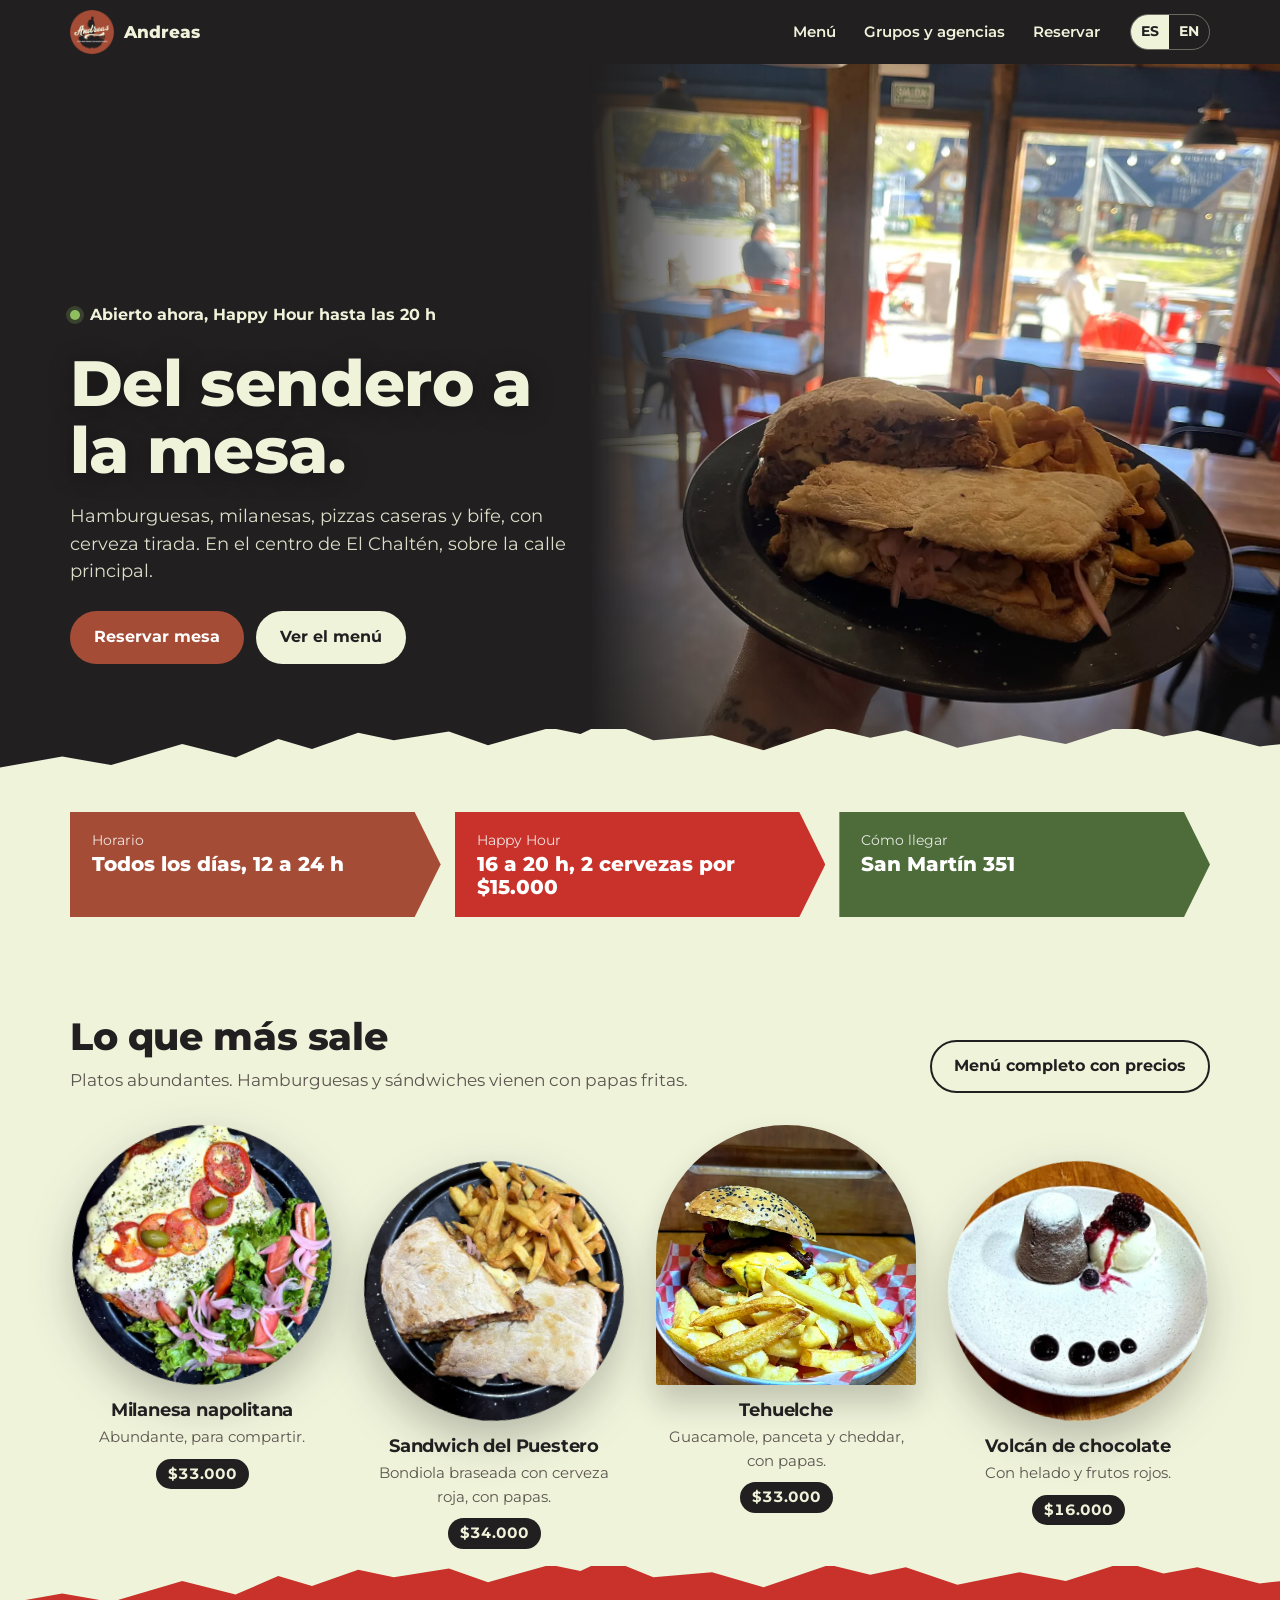
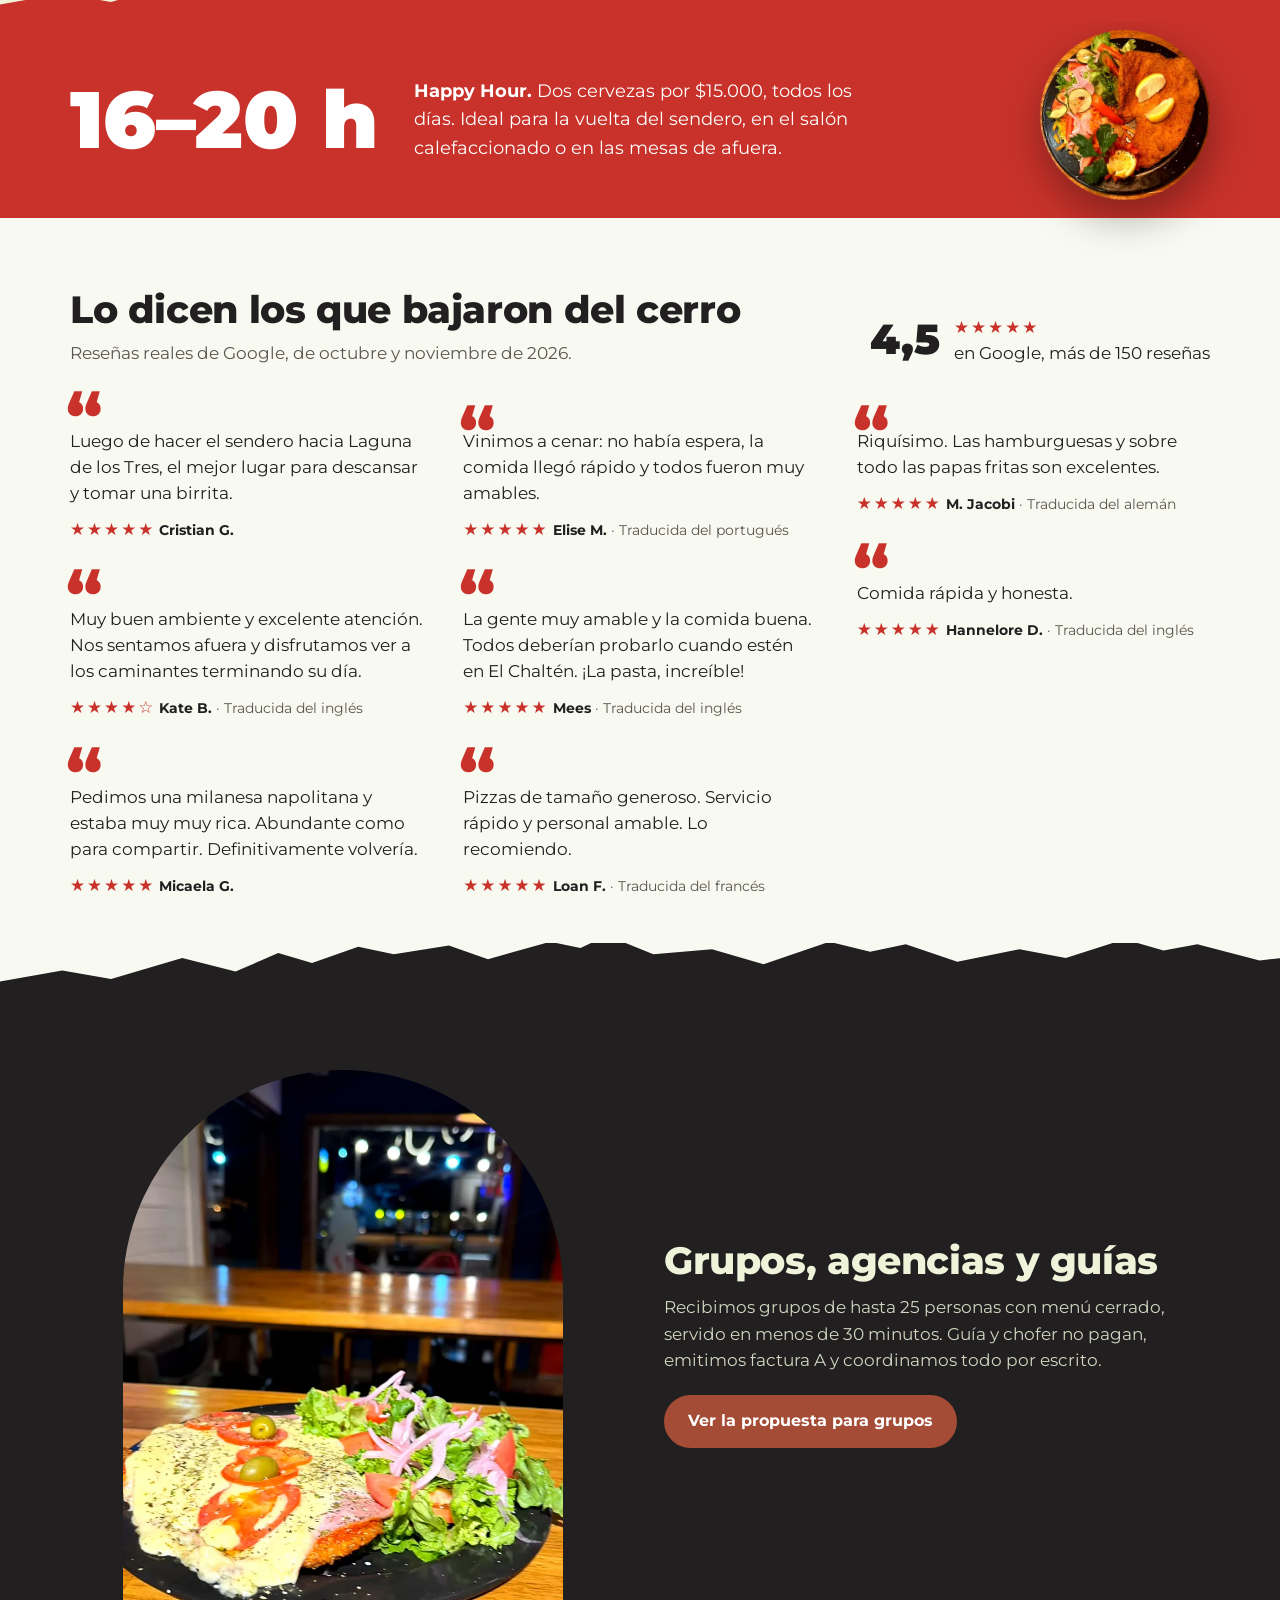
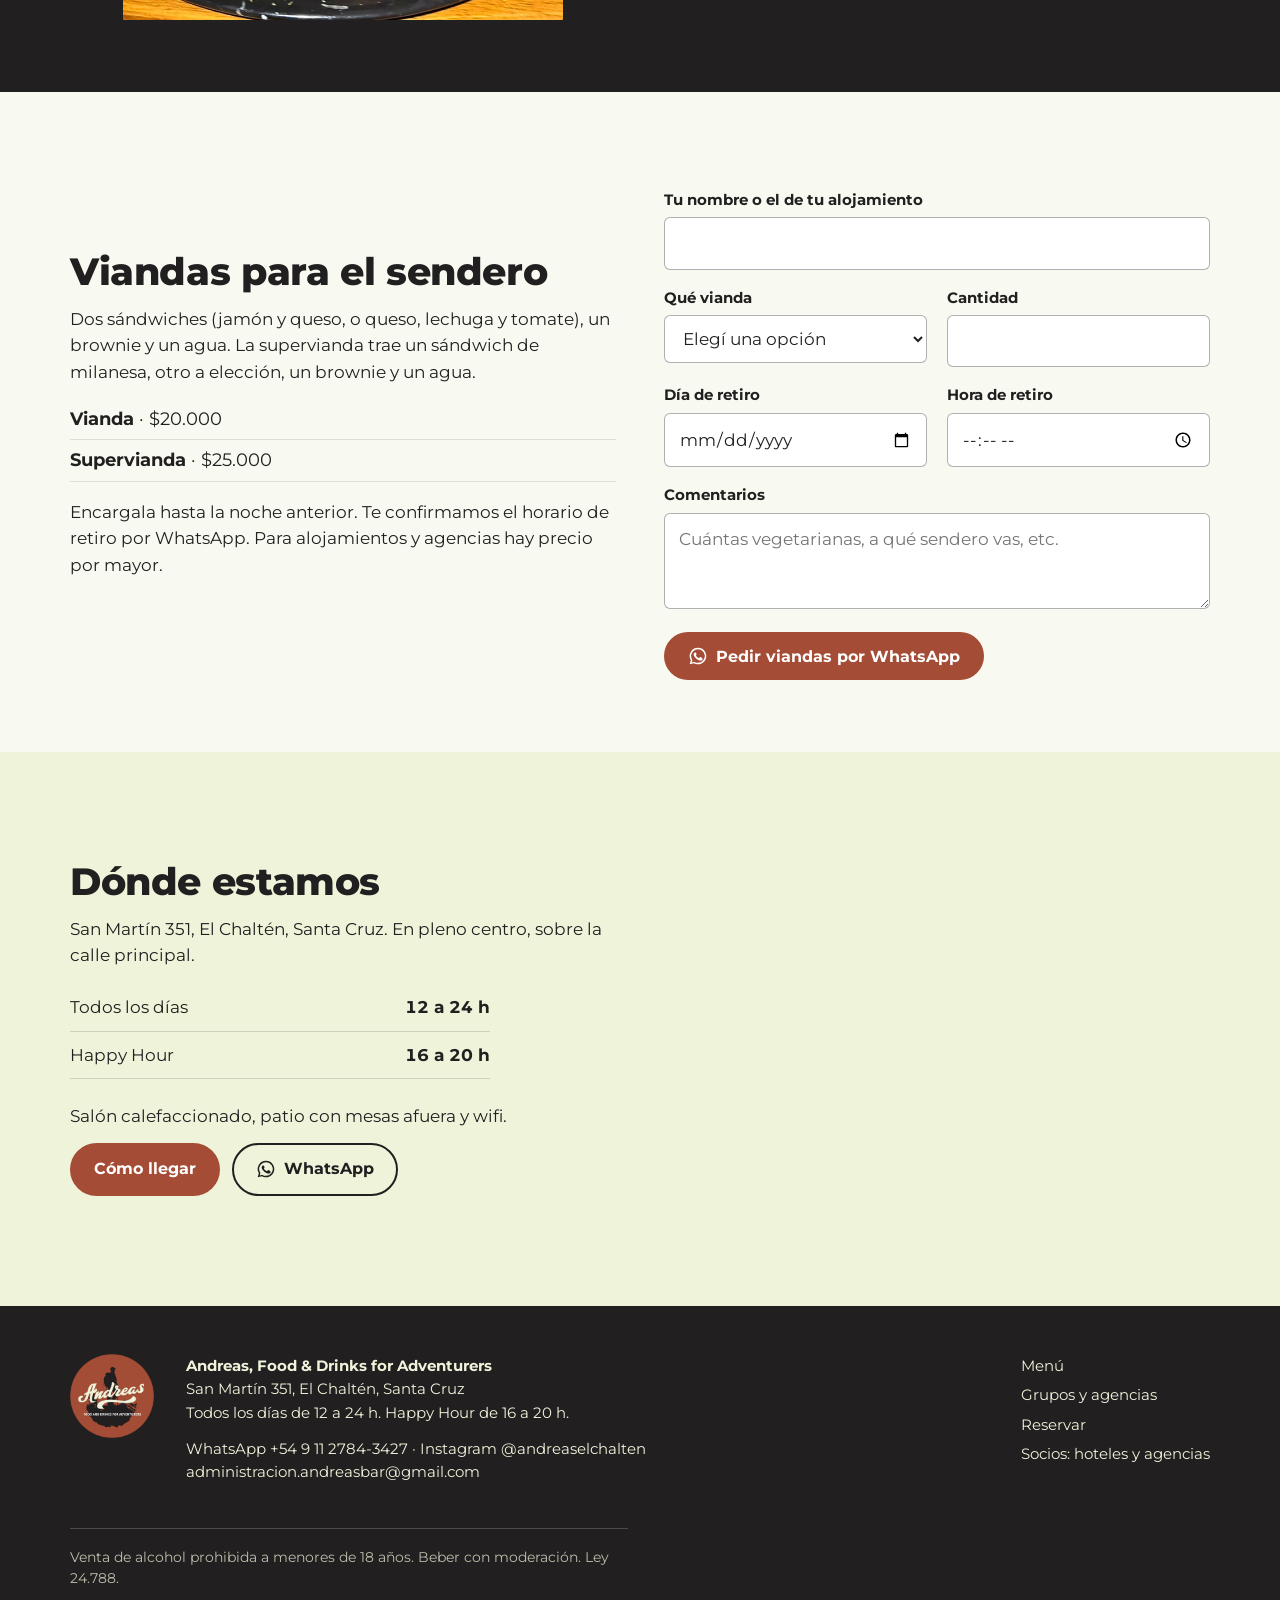
==== index.html @ 49b787e2 "Viandas: precios al público ($20.000 y $25.000) Co-Authored-By: Claude Opus 5.5 <noreply@anthropic.c" ====
<!doctype html>
<html lang="es">
<head>
<meta charset="utf-8">
<meta name="viewport" content="width=device-width, initial-scale=1">
<title>Andreas | Restaurante en El Chaltén: hamburguesas y cerveza artesanal</title>
<meta name="description" content="Restaurante en El Chaltén para después del sendero: hamburguesas, milanesas, pizzas, pastas y bife, con cerveza artesanal tirada. Todos los días de 12 a 24 h.">
<link rel="canonical" href="https://andreaselchalten.com/">
<link rel="alternate" hreflang="es" href="https://andreaselchalten.com/">
<link rel="alternate" hreflang="en" href="https://andreaselchalten.com/en/">
<meta name="theme-color" content="#211f20">
<meta property="og:title" content="Andreas | Restaurante en El Chaltén: hamburguesas y cerveza artesanal">
<meta property="og:description" content="Restaurante en El Chaltén para después del sendero: hamburguesas, milanesas, pizzas, pastas y bife, con cerveza artesanal tirada. Todos los días de 12 a 24 h.">
<meta property="og:image" content="https://andreaselchalten.com/img/salon-sandwich-1400.webp">
<meta property="og:type" content="website">
<link rel="icon" type="image/png" href="/favicon.png">
<link rel="apple-touch-icon" href="/img/apple-touch-icon.png">
<link rel="manifest" href="/manifest.webmanifest">
<meta name="apple-mobile-web-app-title" content="Andreas">
<link rel="preconnect" href="https://fonts.googleapis.com">
<link rel="preconnect" href="https://fonts.gstatic.com" crossorigin>
<link rel="stylesheet" href="https://fonts.googleapis.com/css2?family=Montserrat:wght@400..900&display=swap">
<link rel="stylesheet" href="/css/site.css">
<script type="application/ld+json">{"@context": "https://schema.org", "@type": "Restaurant", "@id": "https://andreaselchalten.com/#restaurante", "name": "Andreas – Food & Drinks for Adventurers", "url": "https://andreaselchalten.com/", "image": ["https://andreaselchalten.com/img/salon-sandwich-1400.webp", "https://andreaselchalten.com/img/logo-1024.png"], "logo": "https://andreaselchalten.com/img/logo-1024.png", "telephone": "+5491127843427", "email": "administracion.andreasbar@gmail.com", "address": {"@type": "PostalAddress", "streetAddress": "San Martín 351", "addressLocality": "El Chaltén", "addressRegion": "Santa Cruz", "postalCode": "9301", "addressCountry": "AR"}, "geo": {"@type": "GeoCoordinates", "latitude": -49.3312, "longitude": -72.8862}, "openingHoursSpecification": [{"@type": "OpeningHoursSpecification", "dayOfWeek": ["Monday", "Tuesday", "Wednesday", "Thursday", "Friday", "Saturday", "Sunday"], "opens": "12:00", "closes": "23:59"}], "servesCuisine": ["Hamburguesas", "Milanesas", "Pizza", "Pastas", "Parrilla"], "priceRange": "$$", "currenciesAccepted": "ARS", "hasMenu": "https://andreaselchalten.com/menu/", "acceptsReservations": "https://andreaselchalten.com/reservas/", "sameAs": ["https://instagram.com/andreaselchalten"], "inLanguage": ["es", "en"]}</script>
</head>
<body>
<a class="salto" href="#contenido">Ir al contenido</a>
<header class="top">
<div class="wrap">
<a class="marca" href="/"><img src="/img/icon-192.png" alt="" width="44" height="44"><span>Andreas</span></a>
<nav class="nav" aria-label="Principal"><a href="/menu/">Menú</a><a href="/agencias/">Grupos y agencias</a><a href="/reservas/">Reservar</a></nav>
<div class="idioma"><span>ES</span><a href="/en/" hreflang="en" lang="en" aria-label="English version">EN</a></div>
</div>
</header>
<main id="contenido">
<section class="portada" id="arriba">
<img class="portada-foto" src="/img/salon-sandwich-1400.webp" srcset="/img/salon-sandwich-800.webp 800w, /img/salon-sandwich-1400.webp 1400w" sizes="100vw" alt="Sandwich del Puestero con papas en el salón de Andreas, con la calle San Martín de fondo" width="1400" height="1867" fetchpriority="high">
<div class="wrap portada-texto">
<p class="estado" data-estado><i></i><span>Todos los días de 12 a 24 h</span></p>
<h1>Del sendero a la mesa.</h1>
<p class="bajada">Hamburguesas, milanesas, pizzas caseras y bife, con cerveza tirada. En el centro de El Chaltén, sobre la calle principal.</p>
<div class="acciones">
<a class="btn btn-wa" href="/reservas/">Reservar mesa</a>
<a class="btn btn-claro" href="/menu/">Ver el menú</a>
</div>
</div>
<svg class="cresta " viewBox="0 0 1440 90" preserveAspectRatio="none" aria-hidden="true"><path fill="#eff3da" d="M0 90V62l70-18 55 14 80-34 60 22 48-30 38 16 52-26 40 12 62-14 44 22 70-28 34 10 30-20 52 30 66-8 58 24 74-36 46 16 40-12 58 28 70-20 52 14 66-30 44 18 38-10 70 26 52-8V90z"/></svg>
</section>
<nav class="carteles" aria-label="Datos rápidos">
<div class="wrap">
<a class="cartel" href="#ubicacion"><small>Horario</small><strong>Todos los días, 12 a 24 h</strong></a>
<a class="cartel" href="#happy-hour"><small>Happy Hour</small><strong>16 a 20 h, 2 cervezas por $15.000</strong></a>
<a class="cartel" href="https://www.google.com/maps/search/?api=1&query=Andreas+Food+and+Drinks+San+Mart%C3%ADn+351+El+Chalt%C3%A9n"><small>Cómo llegar</small><strong>San Martín 351</strong></a>
</div>
</nav>
<section class="seccion mesa" id="platos">
<div class="wrap">
<div class="cabeza">
<div><h2>Lo que más sale</h2>
<p>Platos abundantes. Hamburguesas y sándwiches vienen con papas fritas.</p></div>
<a class="btn btn-linea" href="/menu/">Menú completo con precios</a>
</div>
<div class="platos"><article class="plato plato-circulo">
<div class="foto"><img src="/img/plato-napolitana.webp" alt="Milanesa napolitana" width="640" height="640" loading="lazy"></div>
<h3>Milanesa napolitana</h3>
<p>Abundante, para compartir.</p>
<span class="precio etiqueta-precio">$33.000</span>
</article><article class="plato plato-circulo">
<div class="foto"><img src="/img/plato-puestero.webp" alt="Sandwich del Puestero" width="640" height="640" loading="lazy"></div>
<h3>Sandwich del Puestero</h3>
<p>Bondiola braseada con cerveza roja, con papas.</p>
<span class="precio etiqueta-precio">$34.000</span>
</article><article class="plato plato-arco">
<div class="foto"><img src="/img/burger-tehuelche-800.webp" alt="Tehuelche" width="640" height="853" loading="lazy"></div>
<h3>Tehuelche</h3>
<p>Guacamole, panceta y cheddar, con papas.</p>
<span class="precio etiqueta-precio">$33.000</span>
</article><article class="plato plato-circulo">
<div class="foto"><img src="/img/plato-volcan.webp" alt="Volcán de chocolate" width="640" height="640" loading="lazy"></div>
<h3>Volcán de chocolate</h3>
<p>Con helado y frutos rojos.</p>
<span class="precio etiqueta-precio">$16.000</span>
</article></div>
</div>
</section>
<section class="hh" id="happy-hour" data-tono="oscuro">
<svg class="cresta arriba" viewBox="0 0 1440 90" preserveAspectRatio="none" aria-hidden="true"><path fill="#c8322a" d="M0 90V62l70-18 55 14 80-34 60 22 48-30 38 16 52-26 40 12 62-14 44 22 70-28 34 10 30-20 52 30 66-8 58 24 74-36 46 16 40-12 58 28 70-20 52 14 66-30 44 18 38-10 70 26 52-8V90z"/></svg>
<div class="wrap">
<div class="grande">16–20 h</div>
<p><b>Happy Hour.</b> Dos cervezas por $15.000, todos los días. Ideal para la vuelta del sendero, en el salón calefaccionado o en las mesas de afuera.</p>
<img class="hh-plato" src="/img/plato-milanesa-sm.webp" alt="" width="320" height="320" loading="lazy">
</div>
</section>
<section class="seccion" id="resenas">
<div class="wrap">
<div class="cabeza">
<div><h2>Lo dicen los que bajaron del cerro</h2>
<p>Reseñas reales de Google, de octubre y noviembre de 2026.</p></div>
<a class="puntaje" href="https://www.google.com/maps/search/?api=1&query=Andreas+Food+and+Drinks+San+Mart%C3%ADn+351+El+Chalt%C3%A9n"><b>4,5</b><span><span class="estrellas" aria-hidden="true">★★★★★</span><br>en Google, más de 150 reseñas</span></a>
</div>
<div class="resenas"><figure class="resena">
<blockquote><p>Luego de hacer el sendero hacia Laguna de los Tres, el mejor lugar para descansar y tomar una birrita.</p></blockquote>
<figcaption><span class="estrellas" aria-label="5 estrellas">★★★★★</span> <b>Cristian G.</b></figcaption>
</figure>
<figure class="resena">
<blockquote><p>Muy buen ambiente y excelente atención. Nos sentamos afuera y disfrutamos ver a los caminantes terminando su día.</p></blockquote>
<figcaption><span class="estrellas" aria-label="4 estrellas">★★★★☆</span> <b>Kate B.</b> <span>· Traducida del inglés</span></figcaption>
</figure>
<figure class="resena">
<blockquote><p>Pedimos una milanesa napolitana y estaba muy muy rica. Abundante como para compartir. Definitivamente volvería.</p></blockquote>
<figcaption><span class="estrellas" aria-label="5 estrellas">★★★★★</span> <b>Micaela G.</b></figcaption>
</figure>
<figure class="resena">
<blockquote><p>Vinimos a cenar: no había espera, la comida llegó rápido y todos fueron muy amables.</p></blockquote>
<figcaption><span class="estrellas" aria-label="5 estrellas">★★★★★</span> <b>Elise M.</b> <span>· Traducida del portugués</span></figcaption>
</figure>
<figure class="resena">
<blockquote><p>La gente muy amable y la comida buena. Todos deberían probarlo cuando estén en El Chaltén. ¡La pasta, increíble!</p></blockquote>
<figcaption><span class="estrellas" aria-label="5 estrellas">★★★★★</span> <b>Mees</b> <span>· Traducida del inglés</span></figcaption>
</figure>
<figure class="resena">
<blockquote><p>Pizzas de tamaño generoso. Servicio rápido y personal amable. Lo recomiendo.</p></blockquote>
<figcaption><span class="estrellas" aria-label="5 estrellas">★★★★★</span> <b>Loan F.</b> <span>· Traducida del francés</span></figcaption>
</figure>
<figure class="resena">
<blockquote><p>Riquísimo. Las hamburguesas y sobre todo las papas fritas son excelentes.</p></blockquote>
<figcaption><span class="estrellas" aria-label="5 estrellas">★★★★★</span> <b>M. Jacobi</b> <span>· Traducida del alemán</span></figcaption>
</figure>
<figure class="resena">
<blockquote><p>Comida rápida y honesta.</p></blockquote>
<figcaption><span class="estrellas" aria-label="5 estrellas">★★★★★</span> <b>Hannelore D.</b> <span>· Traducida del inglés</span></figcaption>
</figure></div>
</div>
</section>
<section class="seccion grupos" id="grupos" data-tono="oscuro">
<svg class="cresta arriba" viewBox="0 0 1440 90" preserveAspectRatio="none" aria-hidden="true"><path fill="#211f20" d="M0 90V62l70-18 55 14 80-34 60 22 48-30 38 16 52-26 40 12 62-14 44 22 70-28 34 10 30-20 52 30 66-8 58 24 74-36 46 16 40-12 58 28 70-20 52 14 66-30 44 18 38-10 70 26 52-8V90z"/></svg>
<div class="wrap dividido">
<div class="arco-foto"><img style="object-position:50% 88%" src="/img/napolitana-salon-800.webp" alt="Milanesa napolitana con ensalada en el salón de noche" width="800" height="1067" loading="lazy"></div>
<div>
<h2>Grupos, agencias y guías</h2>
<p style="margin-top:14px">Recibimos grupos de hasta 25 personas con menú cerrado, servido en menos de 30 minutos. Guía y chofer no pagan, emitimos factura A y coordinamos todo por escrito.</p>
<div class="acciones" style="margin-top:22px"><a class="btn btn-wa" href="/agencias/">Ver la propuesta para grupos</a></div>
</div>
</div>
</section>
<section class="seccion" id="viandas">
<div class="wrap dividido">
<div>
<h2>Viandas para el sendero</h2>
<p style="margin-top:14px">Dos sándwiches (jamón y queso, o queso, lechuga y tomate), un brownie y un agua. La supervianda trae un sándwich de milanesa, otro a elección, un brownie y un agua.</p>
<ul class="precios-vianda" style="margin-top:14px;padding:0;list-style:none">
<li><b>Vianda</b> · $20.000</li>
<li><b>Supervianda</b> · $25.000</li>
</ul>
<p class="ayuda" style="margin-top:10px">Encargala hasta la noche anterior. Te confirmamos el horario de retiro por WhatsApp. Para alojamientos y agencias hay precio por mayor.</p>
</div>
<div><form class="form" data-wa="Hola, quiero encargar viandas." data-api="grupo" data-prefijo="v" data-tipo="Viandas" novalidate style="margin-top:24px">
<div class="full"><label for="v-agencia">Tu nombre o el de tu alojamiento</label><input id="v-agencia" required data-etiqueta="Nombre" autocomplete="name"></div>
<div><label for="v-menu">Qué vianda</label><select id="v-menu" required data-etiqueta="Vianda"><option value="">Elegí una opción</option><option>Vianda ($20.000)</option><option>Supervianda ($25.000)</option><option>Mitad y mitad</option></select></div>
<div><label for="v-pax">Cantidad</label><input id="v-pax" type="number" min="1" max="200" required inputmode="numeric" data-etiqueta="Cantidad"></div>
<div><label for="v-fecha">Día de retiro</label><input id="v-fecha" type="date" required data-etiqueta="Retiro"></div>
<div><label for="v-hora">Hora de retiro</label><input id="v-hora" type="time" required data-etiqueta="Hora"></div>
<div class="full"><label for="v-notas">Comentarios</label><textarea id="v-notas" data-etiqueta="Comentarios" placeholder="Cuántas vegetarianas, a qué sendero vas, etc."></textarea></div>
<p class="error full" hidden role="alert">Revisá los campos marcados: faltan datos.</p>
<div class="full"><button class="btn btn-wa" type="submit"><svg viewBox="0 0 24 24" aria-hidden="true"><path fill="currentColor" d="M12 2a10 10 0 0 0-8.6 15.1L2 22l5-1.3A10 10 0 1 0 12 2Zm0 18.2a8.2 8.2 0 0 1-4.2-1.1l-.3-.2-3 .8.8-2.9-.2-.3A8.2 8.2 0 1 1 12 20.2Zm4.5-6.1c-.2-.1-1.5-.7-1.7-.8s-.4-.1-.6.1-.7.8-.8 1-.3.2-.5.1a6.7 6.7 0 0 1-3.3-2.9c-.3-.4.2-.4.7-1.3.1-.2 0-.3 0-.4l-.8-1.8c-.2-.5-.4-.4-.6-.4h-.5a1 1 0 0 0-.7.3 3 3 0 0 0-.9 2.2 5.2 5.2 0 0 0 1.1 2.7 11.8 11.8 0 0 0 4.5 4c1.7.7 2.3.8 3.2.6a2.7 2.7 0 0 0 1.8-1.2 2.2 2.2 0 0 0 .1-1.2c0-.1-.2-.2-.4-.3Z"/></svg>Pedir viandas por WhatsApp</button></div>
</form></div>
</div>
</section>
<section class="seccion alt" id="ubicacion">
<div class="wrap dividido">
<div>
<h2>Dónde estamos</h2>
<p style="margin-top:14px">San Martín 351, El Chaltén, Santa Cruz. En pleno centro, sobre la calle principal.</p>
<table class="horario">
<tr><td>Todos los días</td><td>12 a 24 h</td></tr>
<tr><td>Happy Hour</td><td>16 a 20 h</td></tr>
</table>
<p>Salón calefaccionado, patio con mesas afuera y wifi.</p>
<div class="acciones"><a class="btn btn-wa" href="https://www.google.com/maps/search/?api=1&query=Andreas+Food+and+Drinks+San+Mart%C3%ADn+351+El+Chalt%C3%A9n">Cómo llegar</a><a class="btn btn-linea" href="https://wa.me/5491127843427?text=Hola%2C%20vi%20la%20web%20de%20Andreas%20y%20quiero%20consultar%3A%20"><svg viewBox="0 0 24 24" aria-hidden="true"><path fill="currentColor" d="M12 2a10 10 0 0 0-8.6 15.1L2 22l5-1.3A10 10 0 1 0 12 2Zm0 18.2a8.2 8.2 0 0 1-4.2-1.1l-.3-.2-3 .8.8-2.9-.2-.3A8.2 8.2 0 1 1 12 20.2Zm4.5-6.1c-.2-.1-1.5-.7-1.7-.8s-.4-.1-.6.1-.7.8-.8 1-.3.2-.5.1a6.7 6.7 0 0 1-3.3-2.9c-.3-.4.2-.4.7-1.3.1-.2 0-.3 0-.4l-.8-1.8c-.2-.5-.4-.4-.6-.4h-.5a1 1 0 0 0-.7.3 3 3 0 0 0-.9 2.2 5.2 5.2 0 0 0 1.1 2.7 11.8 11.8 0 0 0 4.5 4c1.7.7 2.3.8 3.2.6a2.7 2.7 0 0 0 1.8-1.2 2.2 2.2 0 0 0 .1-1.2c0-.1-.2-.2-.4-.3Z"/></svg>WhatsApp</a></div>
</div>
<iframe class="mapa" src="https://www.google.com/maps?q=Andreas+Food+%26+Drinks,+San+Mart%C3%ADn+351,+El+Chalt%C3%A9n,+Santa+Cruz&output=embed" title="Mapa de Andreas en El Chaltén" loading="lazy" referrerpolicy="no-referrer-when-downgrade"></iframe>
</div>
</section>
<nav class="indice" aria-label="En esta página" data-indice>
<ol>
<li><a href="#arriba"><span>Inicio</span></a></li>
<li><a href="#platos"><span>Lo que más sale</span></a></li>
<li><a href="#happy-hour"><span>Happy Hour</span></a></li>
<li><a href="#resenas"><span>Reseñas</span></a></li>
<li><a href="#grupos"><span>Grupos y agencias</span></a></li>
<li><a href="#viandas"><span>Viandas</span></a></li>
<li><a href="#ubicacion"><span>Cómo llegar</span></a></li>
<li class="indice-cta"><a href="/reservas/">Reservar mesa</a></li>
</ol>
</nav>
</main>
<footer class="pie">
<div class="wrap">
<img src="/img/logo-512.webp" alt="Andreas, Food and Drinks for Adventurers" width="84" height="84" loading="lazy">
<div>
<p><b>Andreas, Food &amp; Drinks for Adventurers</b><br>San Martín 351, El Chaltén, Santa Cruz<br>Todos los días de 12 a 24 h. Happy Hour de 16 a 20 h.</p>
<p><a href="https://wa.me/5491127843427">WhatsApp +54 9 11 2784-3427</a> · <a href="https://instagram.com/andreaselchalten">Instagram @andreaselchalten</a><br><a href="mailto:administracion.andreasbar@gmail.com">administracion.andreasbar@gmail.com</a></p>
</div>
<ul><li><a href="/menu/">Menú</a></li><li><a href="/agencias/">Grupos y agencias</a></li><li><a href="/reservas/">Reservar</a></li><li><a href="/socios/">Socios: hoteles y agencias</a></li></ul>
<p class="legal">Venta de alcohol prohibida a menores de 18 años. Beber con moderación. Ley 24.788.</p>
</div>
</footer>
<nav class="barra-movil" aria-label="Acciones rápidas">
<a class="btn btn-wa" href="/reservas/">Reservar mesa</a>
<a class="btn btn-claro" href="https://wa.me/5491127843427?text=Hola%2C%20vi%20la%20web%20de%20Andreas%20y%20quiero%20consultar%3A%20"><svg viewBox="0 0 24 24" aria-hidden="true"><path fill="currentColor" d="M12 2a10 10 0 0 0-8.6 15.1L2 22l5-1.3A10 10 0 1 0 12 2Zm0 18.2a8.2 8.2 0 0 1-4.2-1.1l-.3-.2-3 .8.8-2.9-.2-.3A8.2 8.2 0 1 1 12 20.2Zm4.5-6.1c-.2-.1-1.5-.7-1.7-.8s-.4-.1-.6.1-.7.8-.8 1-.3.2-.5.1a6.7 6.7 0 0 1-3.3-2.9c-.3-.4.2-.4.7-1.3.1-.2 0-.3 0-.4l-.8-1.8c-.2-.5-.4-.4-.6-.4h-.5a1 1 0 0 0-.7.3 3 3 0 0 0-.9 2.2 5.2 5.2 0 0 0 1.1 2.7 11.8 11.8 0 0 0 4.5 4c1.7.7 2.3.8 3.2.6a2.7 2.7 0 0 0 1.8-1.2 2.2 2.2 0 0 0 .1-1.2c0-.1-.2-.2-.4-.3Z"/></svg>WhatsApp</a>
</nav>
<script src="/js/site.js" defer></script>
</body>
</html>
---- css/site.css ----
[hidden]{display:none!important}
:root{
  --carbon:#211f20;
  --terracota:#a44c36;
  --terracota-osc:#8a3d2b;
  --crema:#eff3da;
  --papel:#f8f9f0;
  --musgo:#4e6b3a;
  --rojo:#c8322a;
  --rojo-osc:#a82820;
  --linea:rgba(33,31,32,.16);
  --suave:#5c5650;
  --ancho:1180px;
  --radio:6px;
  color-scheme:light;
}
*,*::before,*::after{box-sizing:border-box}
html{-webkit-text-size-adjust:100%;scroll-behavior:smooth}
@media (prefers-reduced-motion:reduce){html{scroll-behavior:auto}*{transition:none!important;animation:none!important}}
body{margin:0;background:var(--papel);color:var(--carbon);font-family:"Montserrat",system-ui,sans-serif;font-size:1.0625rem;line-height:1.55;}
img{max-width:100%;height:auto;display:block}
a{color:inherit}
:focus-visible{outline:3px solid var(--terracota);outline-offset:3px;border-radius:2px}
.wrap{max-width:var(--ancho);margin:0 auto;padding:0 20px}
h1,h2,h3{font-weight:800;line-height:1.05;letter-spacing:-.01em;margin:0}
h1{font-size:clamp(2.1rem,5.6vw,4rem)}
h2{font-size:clamp(1.6rem,3.2vw,2.35rem)}
h3{font-size:1.15rem;font-weight:700;line-height:1.2}
p{margin:0 0 .8em;max-width:62ch}
.salto{position:absolute;left:-9999px}
.salto:focus{left:12px;top:12px;z-index:50;background:var(--crema);padding:8px 12px}

/* Encabezado */
.top{position:sticky;top:0;z-index:20;background:var(--carbon);color:var(--crema)}
.top .wrap{display:flex;align-items:center;gap:18px;min-height:64px}
.marca{display:flex;align-items:center;gap:10px;text-decoration:none;flex-shrink:0}
.marca img{width:44px;height:44px}
.marca span{font-weight:800;font-size:1.05rem}
.nav{display:flex;gap:4px;margin-left:auto;align-items:center}
.nav a{text-decoration:none;padding:8px 12px;border-radius:999px;font-weight:600;font-size:.95rem}
.nav a:hover,.nav a[aria-current="page"]{background:rgba(239,243,218,.12)}
.idioma{display:flex;border:1px solid rgba(239,243,218,.35);border-radius:999px;overflow:hidden;font-size:.85rem;font-weight:700}
.idioma a,.idioma span{padding:6px 10px;text-decoration:none}
.idioma span{background:var(--crema);color:var(--carbon)}
@media (max-width:760px){
  .top .wrap{flex-wrap:wrap;gap:8px 12px;padding-top:8px;padding-bottom:6px}
  .marca span{display:none}
  .idioma{margin-left:auto}
  .nav{order:3;width:100%;margin:0 -8px;overflow-x:auto;scrollbar-width:none}
  .nav::-webkit-scrollbar{display:none}
  .nav a{white-space:nowrap;font-size:.9rem}
}

/* Botones */
.btn{display:inline-flex;align-items:center;justify-content:center;gap:8px;min-height:48px;padding:12px 22px;border-radius:999px;font-weight:700;text-decoration:none;border:2px solid transparent;font-size:1rem;cursor:pointer;font-family:inherit}
.btn-wa{background:var(--terracota);color:#fff}
.btn-wa:hover{background:var(--terracota-osc)}
.btn-linea{border-color:currentColor;background:transparent}
.btn svg{width:20px;height:20px;flex-shrink:0}

/* Portada */
.hero{background:var(--carbon);color:var(--crema)}
.hero .wrap{display:grid;grid-template-columns:1.05fr .95fr;gap:48px;align-items:center;padding-top:56px;padding-bottom:64px}
.hero h1{margin-bottom:20px}
.hero .bajada{font-size:1.15rem;color:rgba(239,243,218,.86);margin-bottom:26px}
.estado{display:inline-flex;align-items:center;gap:10px;font-weight:700;margin-bottom:22px;font-size:.98rem}
.estado i{width:10px;height:10px;border-radius:50%;background:#9a9a9a;box-shadow:0 0 0 4px rgba(154,154,154,.2)}
.estado.abierto i{background:#8fbf5f;box-shadow:0 0 0 4px rgba(143,191,95,.22)}
.acciones{display:flex;flex-wrap:wrap;gap:12px}
.hero figure{margin:0;position:relative}
.hero figure img{width:100%;aspect-ratio:4/5;object-fit:cover;border-radius:var(--radio)}
.hero figcaption{font-size:.85rem;color:rgba(239,243,218,.7);margin-top:10px}
@media (max-width:860px){
  .hero .wrap{grid-template-columns:1fr;gap:28px;padding-top:32px;padding-bottom:40px}
  .hero figure img{aspect-ratio:4/3;object-position:50% 62%}
}

/* Carteles de sendero */
.carteles{background:var(--crema);padding:28px 0}
.carteles .wrap{display:grid;grid-template-columns:repeat(3,1fr);gap:14px}
.cartel{background:var(--terracota);color:#fff;padding:18px 44px 18px 22px;clip-path:polygon(0 0,calc(100% - 26px) 0,100% 50%,calc(100% - 26px) 100%,0 100%);text-decoration:none;display:block}
.cartel:nth-child(2){background:var(--rojo)}
.cartel:nth-child(3){background:var(--musgo)}
.cartel small{display:block;font-size:.85rem;opacity:.85;margin-bottom:2px}
.cartel strong{font-weight:800;font-size:1.25rem;line-height:1.15;display:block}
@media (max-width:760px){.carteles .wrap{grid-template-columns:1fr}}

/* Secciones */
.seccion{padding:72px 0}
.seccion.alt{background:var(--crema)}
.cabeza{display:flex;justify-content:space-between;align-items:end;gap:20px;margin-bottom:32px;flex-wrap:wrap}
.cabeza p{margin:10px 0 0;color:var(--suave)}
@media (max-width:760px){.seccion{padding:48px 0}}

/* Platos */
.platos{display:grid;grid-template-columns:repeat(4,1fr);gap:20px}
.plato img{width:100%;aspect-ratio:4/5;object-fit:cover;border-radius:var(--radio);background:var(--crema)}
.plato h3{margin-top:12px}
.plato p{margin:4px 0 0;color:var(--suave);font-size:.95rem}
.precio{font-variant-numeric:tabular-nums;font-weight:700;white-space:nowrap}
@media (max-width:960px){.platos{grid-template-columns:repeat(2,1fr)}}

/* Happy hour */
.hh{background:var(--rojo);color:#fff;padding:56px 0}
.hh .wrap{display:grid;grid-template-columns:auto 1fr auto;gap:36px;align-items:center}
.hh .grande{font-weight:900;font-size:clamp(2.8rem,7vw,5rem);line-height:.9}
.hh p{margin:0;font-size:1.15rem;max-width:40ch}
@media (max-width:860px){.hh .wrap{grid-template-columns:1fr;gap:16px}}

/* Reseñas */
.puntaje{display:flex;align-items:center;gap:14px;text-decoration:none}
.puntaje b{font-weight:900;font-size:2.6rem;line-height:1}
.estrellas{color:var(--rojo);letter-spacing:2px;font-size:1.05rem}
.resenas{display:grid;grid-template-columns:repeat(4,1fr);gap:18px}
.resena{background:var(--papel);border:1px solid var(--linea);border-radius:var(--radio);padding:20px;display:flex;flex-direction:column;gap:12px;margin:0}
.seccion:not(.alt) .resena{background:#fff}
.resena blockquote{margin:0;font-size:1rem}
.resena figcaption{margin-top:auto;font-size:.88rem;color:var(--suave);display:flex;justify-content:space-between;gap:8px}
@media (max-width:960px){.resenas{grid-template-columns:repeat(2,1fr)}}
@media (max-width:560px){.resenas{grid-template-columns:1fr}}

/* Bloque dividido */
.dividido{display:grid;grid-template-columns:1fr 1fr;gap:48px;align-items:center}
.dividido img{width:100%;aspect-ratio:4/3;object-fit:cover;border-radius:var(--radio)}
@media (max-width:860px){.dividido{grid-template-columns:1fr;gap:24px}}

/* Datos */
.datos{display:grid;grid-template-columns:repeat(auto-fit,minmax(200px,1fr));gap:0;border-top:2px solid var(--carbon);margin:28px 0}
.dato{padding:18px 18px 18px 0;border-bottom:1px solid var(--linea)}
.dato b{display:block;font-weight:800;font-size:1.7rem;line-height:1.1;margin-bottom:4px}
.dato span{color:var(--suave);font-size:.95rem}

/* Ubicación */
.mapa{width:100%;aspect-ratio:4/3;border:0;border-radius:var(--radio);background:var(--crema)}
.horario{width:100%;border-collapse:collapse;margin:16px 0 24px;max-width:420px}
.horario td{padding:10px 0;border-bottom:1px solid var(--linea)}
.horario td:last-child{text-align:right;font-weight:700;font-variant-numeric:tabular-nums}

/* Pie */
.pie{background:var(--carbon);color:var(--crema);padding:48px 0 32px;font-size:.95rem}
.pie .wrap{display:grid;grid-template-columns:auto 1fr auto;gap:32px;align-items:start}
.pie img{width:84px;height:84px}
.pie a{text-decoration:none}
.pie a:hover{text-decoration:underline}
.pie ul{list-style:none;margin:0;padding:0;display:grid;gap:6px}
.legal{grid-column:1/-1;border-top:1px solid rgba(239,243,218,.2);padding-top:18px;color:rgba(239,243,218,.75);font-size:.85rem}
@media (max-width:760px){.pie .wrap{grid-template-columns:1fr}}

/* Menú */
.menu-hero{background:var(--carbon);color:var(--crema);padding:48px 0 36px}
.menu-hero p{color:rgba(239,243,218,.8);margin-top:12px}
.chips{position:sticky;top:64px;z-index:10;background:var(--papel);border-bottom:1px solid var(--linea)}
.chips .wrap{display:flex;gap:8px;overflow-x:auto;padding-top:12px;padding-bottom:12px;scrollbar-width:none}
.chips .wrap::-webkit-scrollbar{display:none}
.chips a{white-space:nowrap;text-decoration:none;padding:8px 14px;border:1px solid var(--linea);border-radius:999px;font-weight:600;font-size:.92rem;background:#fff}
.chips a.activo{background:var(--carbon);color:var(--crema);border-color:var(--carbon)}
@media (max-width:760px){.chips{top:98px}}
.carta{padding:24px 0 72px}
.carta section{padding-top:36px;scroll-margin-top:140px}
.carta h2{font-size:clamp(1.6rem,3vw,2.1rem);padding-bottom:10px;border-bottom:2px solid var(--carbon)}
.carta .nota{color:var(--suave);margin:10px 0 0}
.items{list-style:none;margin:0;padding:0;display:grid;grid-template-columns:1fr 1fr;column-gap:48px}
.item{display:grid;grid-template-columns:1fr auto;gap:4px 16px;padding:16px 0;border-bottom:1px solid var(--linea)}
.item h3{font-size:1.05rem;}
.item p{grid-column:1/-1;margin:0;color:var(--suave);font-size:.95rem}
.marca-item{display:inline-block;font-size:.75rem;font-weight:700;padding:2px 8px;border-radius:999px;margin-left:6px;vertical-align:2px;}
.ico{display:inline-flex;width:20px;height:20px;margin-left:6px;vertical-align:-3px}
.ico svg{width:100%;height:100%}
.ico-top{color:var(--rojo)}
.ico-veg{color:#5b8a3c}
.leyenda{display:flex;align-items:center;gap:4px;flex-wrap:wrap;font-size:.92rem}
.leyenda .ico{margin-left:0;margin-right:4px}
.menu-hero .ico-veg{color:#9cc77a}
.menu-hero .ico-top{color:#ff6a55}
.m-veg{background:var(--musgo);color:#fff}
@media (max-width:760px){.items{grid-template-columns:1fr}.carta section{scroll-margin-top:160px}}
.aviso{background:var(--crema);border-radius:var(--radio);padding:18px 20px;margin-top:40px;font-size:.95rem}

/* Agencias */
.pasos{list-style:none;margin:0;padding:0;counter-reset:p;display:grid;grid-template-columns:repeat(3,1fr);gap:0 28px}
.pasos li{counter-increment:p;padding:18px 0 18px 52px;position:relative;border-bottom:1px solid var(--linea)}
.pasos li::before{content:counter(p);position:absolute;left:0;top:14px;width:36px;height:36px;border-radius:50%;background:var(--carbon);color:var(--crema);display:grid;place-items:center;font-weight:800}
.pasos b{display:block}
.pasos span{color:var(--suave);font-size:.95rem}
@media (max-width:860px){.pasos{grid-template-columns:1fr}}
.tarifas{width:100%;border-collapse:collapse;margin-top:8px}
.tarifas th,.tarifas td{text-align:left;padding:16px 12px 16px 0;border-bottom:1px solid var(--linea);vertical-align:top}
.tarifas th{font-size:.85rem;color:var(--suave);font-weight:600;border-bottom:2px solid var(--carbon)}
.tarifas td:last-child,.tarifas th:last-child{text-align:right;padding-right:0}
.tarifas td b{}
.lista{margin:0;padding-left:20px}
.lista li{margin-bottom:6px}

/* Formulario */
.form{display:grid;grid-template-columns:1fr 1fr;gap:16px 20px;max-width:720px}
.form .full{grid-column:1/-1}
.form label{display:block;font-weight:700;font-size:.95rem;margin-bottom:6px}
.form input,.form select,.form textarea{width:100%;font:inherit;padding:12px 14px;border:1.5px solid rgba(33,31,32,.35);border-radius:var(--radio);background:#fff;color:var(--carbon);min-height:48px}
.form textarea{min-height:96px;resize:vertical}
.form input:focus,.form select:focus,.form textarea:focus{outline:3px solid rgba(164,76,54,.35);border-color:var(--terracota)}
.check{display:flex;gap:10px;align-items:flex-start;font-size:.92rem;color:var(--suave)}
.check input{width:20px;height:20px;min-height:0;margin-top:2px;flex-shrink:0}
.form .ayuda{font-size:.88rem;color:var(--suave);margin:6px 0 0}
.error{color:#9b2c1d;font-weight:700;font-size:.92rem}
@media (max-width:620px){.form{grid-template-columns:1fr}}

/* Panel de sol y clima */
.vereda{background:#fff;border-radius:22px;padding:0;overflow:hidden;box-shadow:0 14px 40px rgba(33,31,32,.12)}
.vereda-cab{padding:18px 20px 12px}
.vereda-cab h3{font-size:1.05rem;margin:0 0 2px}
.vereda-cab p{margin:0;font-weight:700;color:var(--rojo)}
.escena{display:block;width:100%;height:auto}
.escena-horas text{font-size:11px;fill:#211f20;font-weight:600;font-family:inherit}
.clima{display:grid;grid-template-columns:1fr 1fr;gap:8px;padding:16px 20px 4px}
.dato-clima{display:flex;align-items:center;gap:10px}
.dato-clima small{display:block;color:var(--suave);font-size:.78rem}
.dato-clima b{display:block;font-size:1.35rem;line-height:1.1}
.termo{width:24px;height:58px;flex-shrink:0}
.medidor{width:72px;height:44px;flex-shrink:0}
.consejo{margin:10px 20px 0;font-weight:700;padding:10px 14px;border-radius:12px;background:var(--crema)}
.consejo.alerta{background:#fbe1dd;color:#8f1f17}
.tira-titulo{margin:16px 20px 6px;font-weight:700;font-size:.9rem}
.tira-titulo small{font-weight:500;color:var(--suave)}
.tira{display:flex;gap:6px;overflow-x:auto;padding:0 20px 6px;scrollbar-width:none}
.tira::-webkit-scrollbar{display:none}
.hora{flex:0 0 52px;text-align:center;border-radius:12px;padding:8px 0;background:var(--papel);display:flex;flex-direction:column;align-items:center;gap:2px;font-size:.8rem}
.hora small{color:var(--suave);font-size:.72rem}
.hora b{font-size:1rem}
.hora .flecha{width:16px;height:16px;color:var(--carbon)}
.hora.sel{background:var(--carbon);color:var(--crema)}
.hora.sel small,.hora.sel .flecha{color:var(--crema)}
.hora.ventosa span{color:var(--rojo);font-weight:800}
.hora.sel.ventosa span{color:#ff8a7a}
.vereda .fuente{font-size:.75rem;color:var(--suave);margin:10px 20px 16px}
/* ===== Rediseño: menos cajas, más forma ===== */
.btn-claro{background:var(--crema);color:var(--carbon)}
.btn-claro:hover{background:#fff}
.cresta{display:block;width:100%;height:56px;position:absolute;left:0;bottom:-1px;z-index:2}
.cresta.arriba{top:-55px;bottom:auto}
@media (max-width:760px){.cresta{height:32px}.cresta.arriba{top:-31px}}

/* Portada a pantalla completa */
.portada{position:relative;min-height:min(88vh,760px);display:flex;align-items:flex-end;color:var(--crema);background:var(--carbon);overflow:hidden}
.portada-foto{position:absolute;inset:0;width:100%;height:100%;object-fit:cover;object-position:50% 32%}
.portada::before{content:"";position:absolute;inset:0;z-index:1;background:linear-gradient(90deg,rgba(25,22,22,.92) 0%,rgba(25,22,22,.72) 38%,rgba(25,22,22,.15) 72%),linear-gradient(0deg,rgba(25,22,22,.65),transparent 45%)}
.portada-texto{position:relative;z-index:2;width:100%;padding-bottom:110px;padding-top:80px}
.portada h1{max-width:12ch;margin-bottom:18px;text-shadow:0 2px 24px rgba(0,0,0,.35)}
.portada .bajada{max-width:44ch;font-size:1.12rem;color:rgba(239,243,218,.9);margin-bottom:26px}
@media (max-width:760px){
  .portada{min-height:auto;flex-direction:column;align-items:stretch}
  .portada-foto{position:relative;height:46vh;min-height:300px}
  .portada::before{background:linear-gradient(0deg,var(--carbon) 0%,var(--carbon) 52%,rgba(33,31,32,.2) 70%,transparent 85%)}
  .portada-texto{margin-top:-90px;padding-top:0;padding-bottom:64px}
}
.carteles{position:relative}

/* Platos sobre la mesa */
.mesa{background:var(--crema)}
.platos{grid-template-columns:repeat(4,1fr);gap:28px;align-items:start}
.plato{text-align:center;position:relative}
.plato .foto{margin:0 auto 14px;max-width:260px}
.plato-circulo img{width:100%;aspect-ratio:1;object-fit:cover;border-radius:50%;filter:drop-shadow(0 18px 22px rgba(33,31,32,.28));transition:transform .4s ease}
.plato-circulo:nth-child(odd) img{transform:rotate(-6deg)}
.plato-circulo:nth-child(even) img{transform:rotate(5deg)}
.plato-circulo:hover img{transform:rotate(0) scale(1.03)}
.plato-arco img{width:100%;aspect-ratio:1;object-fit:cover;border-radius:999px 999px 22px 22px;box-shadow:0 18px 30px rgba(33,31,32,.22)}
.plato:nth-child(even){margin-top:36px}
.plato h3{margin-top:4px}
.plato p{margin:4px auto 10px;color:var(--suave);font-size:.95rem;max-width:26ch}
.etiqueta-precio{display:inline-block;background:var(--carbon);color:var(--crema);padding:4px 12px;border-radius:999px;font-size:.92rem}
@media (max-width:960px){.platos{grid-template-columns:repeat(2,1fr);gap:24px 16px}.plato:nth-child(even){margin-top:28px}}

/* Happy hour con cresta */
.hh{position:relative;overflow:visible}
.hh .wrap{grid-template-columns:auto 1fr auto}
.hh-plato{width:170px;height:170px;border-radius:50%;filter:drop-shadow(0 16px 20px rgba(0,0,0,.35));transform:rotate(-8deg);margin:-60px 0 -50px}
@media (max-width:860px){.hh-plato{display:none}}

/* Reseñas sin cajas */
.resenas{display:block;columns:3 280px;column-gap:40px}
.resena{break-inside:avoid;background:none!important;border:0;padding:0 0 28px;margin:0 0 6px;display:block;position:relative}
.resena blockquote{font-size:1.08rem;line-height:1.5;padding-top:30px;position:relative}
.resena blockquote::before{content:"“";position:absolute;top:-14px;left:-4px;font-size:4.2rem;line-height:1;color:var(--rojo);font-weight:800}
.resena blockquote p{margin:0 0 10px}
.resena figcaption{display:block;font-size:.88rem;color:var(--suave)}
.resena figcaption b{color:var(--carbon)}

/* Grupos en oscuro */
.grupos{position:relative;background:var(--carbon);color:var(--crema)}
.grupos p{color:rgba(239,243,218,.86)}
.arco-foto img{aspect-ratio:4/5!important;border-radius:999px 999px var(--radio) var(--radio)}
.dividido .arco-foto{max-width:440px;justify-self:center;width:100%}
.mapa{border-radius:28px}


/* Reserva interactiva */
.reservar{background:var(--crema)}
.reservar-grid{display:grid;grid-template-columns:1.35fr 1fr;gap:28px;align-items:start}
@media (max-width:860px){.reservar-grid{grid-template-columns:1fr}}
.plano-caja{background:#fff;border-radius:22px;padding:14px;box-shadow:0 14px 40px rgba(33,31,32,.1)}
.pestanas{display:flex;gap:6px;background:var(--papel);padding:5px;border-radius:999px;margin-bottom:12px;width:max-content}
.pestanas button{border:0;background:transparent;font:inherit;font-weight:700;padding:9px 18px;border-radius:999px;cursor:pointer;color:var(--carbon)}
.pestanas button[aria-selected="true"]{background:var(--carbon);color:var(--crema)}
.plano{width:100%;height:auto;display:block}
.plano .piso{fill:#f4efe6;stroke:#211f20;stroke-width:4}
.plano .piso-patio{fill:#e8e4dc;stroke:#211f20;stroke-width:2;stroke-dasharray:6 6}
.plano .vidrio{fill:#8ec9ea}.plano .puerta{fill:var(--rojo)}.plano .fachada{fill:#3b3530}.plano .baranda{fill:#8b5a2b}
.plano .meson{fill:#d9d3c7}.plano .chapa{fill:#9aa3a8}.plano .pared{fill:#e6e1d8}
.plano .ref{font-size:14px;fill:#6b645d;font-weight:600;font-family:inherit}
.mesa{cursor:pointer;outline:none}
.mesa .tabla{fill:#c79a64;stroke:#8a6238;stroke-width:2;transition:fill .15s}
.mesa .silla{fill:#3a3a3a}
.mesa .num{font-size:20px;font-weight:800;fill:#211f20;font-family:inherit;pointer-events:none}
.mesa .cap{font-size:12px;fill:#211f20;font-family:inherit;pointer-events:none;opacity:.75}
.mesa:hover .tabla,.mesa:focus-visible .tabla{fill:#e2b67c;stroke:#211f20;stroke-width:3}
.mesa.elegida .tabla{fill:var(--rojo);stroke:#7d1a14;stroke-width:3}
.mesa.elegida .num,.mesa.elegida .cap{fill:#fff}
.mesa.ocupada{cursor:not-allowed}
.mesa.ocupada .tabla{fill:#cfcac2;stroke:#aaa}
.mesa.ocupada .num,.mesa.ocupada .cap{fill:#8b857e}
.leyenda-plano{display:flex;align-items:center;gap:8px;flex-wrap:wrap;font-size:.88rem;margin:10px 4px 2px;color:var(--suave)}
.ley{display:inline-block;width:14px;height:14px;border-radius:4px;margin-left:8px}
.ley:first-child{margin-left:0}
.ley.libre{background:#c79a64}.ley.elegida{background:var(--rojo)}.ley.ocupada{background:#cfcac2}
.ficha{background:#fff;border-radius:22px;padding:22px;box-shadow:0 14px 40px rgba(33,31,32,.1);position:sticky;top:90px}
.ficha .form{grid-template-columns:1fr 1fr 1fr;max-width:none}
@media (max-width:520px){.ficha .form{grid-template-columns:1fr 1fr}}
.ficha-vacia{margin:0;color:var(--suave);font-size:1.05rem}
.ficha-mesa{margin:0 0 16px;font-size:1.05rem}
.ficha-mesa b{font-size:1.3rem;color:var(--rojo)}
.estado-mesa{background:#fbe1dd;color:#8f1f17;font-weight:700;padding:10px 14px;border-radius:12px}
.ficha .vereda{box-shadow:none;border:1px solid var(--linea)}
.btn[disabled]{opacity:.5;cursor:not-allowed}
.listo{outline:none}
.listo-titulo{font-size:1.6rem;font-weight:800;color:var(--musgo);margin-bottom:6px}
@media (max-width:860px){.ficha{position:static}}

.plano .hotel{fill:#e9d9a6}
.mesa .sillon{fill:var(--rojo);stroke:#7d1a14;stroke-width:2}
.mesa .hilos{stroke:rgba(255,255,255,.55);stroke-width:1.2;fill:none}
.mesa .num.chico{font-size:15px}
.mesa.ocupada .sillon{fill:#cfcac2;stroke:#aaa}

/* Portada en laptop y escritorio: la foto vertical ocupa la mitad derecha, sin recortarse tanto */
@media (min-width:861px){
  .portada{min-height:min(84vh,720px)}
  .portada-foto{left:auto;right:0;width:54%;object-position:50% 45%;-webkit-mask-image:linear-gradient(90deg,transparent 0%,#000 26%);mask-image:linear-gradient(90deg,transparent 0%,#000 26%)}
  .portada::before{background:linear-gradient(0deg,rgba(33,31,32,.5),transparent 30%)}
  .portada-texto{padding-top:64px;padding-bottom:120px}
  .portada h1{max-width:11ch}
}

/* Índice flotante: solo palabras, a la izquierda, aparece al scrollear */
.indice{position:fixed;z-index:30;left:20px;top:50%;transform:translate(-10px,-50%);opacity:0;pointer-events:none;transition:opacity .35s ease,transform .35s ease}
.indice.visible,.indice:hover,.indice:focus-within{opacity:1;transform:translate(0,-50%);pointer-events:auto}
.indice ol{list-style:none;margin:0;padding:0;display:grid;gap:6px}
.indice a{display:block;text-decoration:none;font-size:.8rem;font-weight:600;color:var(--carbon);opacity:.6;white-space:nowrap;
  text-shadow:0 0 4px var(--papel),0 0 8px var(--papel),0 0 12px var(--papel);transition:font-size .2s ease,opacity .2s ease}
.indice a:hover{opacity:1}
.indice a.activo{font-size:1.08rem;font-weight:800;opacity:1}
.indice .indice-cta a{color:var(--rojo);opacity:1;margin-top:6px}
.indice.oscuro a{color:var(--crema);text-shadow:0 0 4px rgba(0,0,0,.6),0 0 10px rgba(0,0,0,.5)}
.indice.oscuro .indice-cta a{color:#ffb4a8}
@media (max-width:760px){.indice{left:12px}.indice a{font-size:.74rem}.indice a.activo{font-size:.95rem}}
/* Socios */
.socios-cta{background:var(--crema)}
.link-socio{background:#fff;border-radius:18px;padding:18px 20px;margin-top:16px;box-shadow:0 10px 30px rgba(33,31,32,.08)}
.link-socio p{margin:0}
.link-socio .url{font-size:.92rem;color:var(--suave);word-break:break-all;margin:4px 0 12px}
.socio-listo{outline:none;max-width:720px;margin-top:8px}
/* Barra fija de acciones en el celular */
.barra-movil{display:none}
@media (max-width:860px){
  .barra-movil{display:grid;grid-template-columns:1fr 1fr;gap:10px;position:fixed;left:0;right:0;bottom:0;z-index:40;padding:10px 16px calc(10px + env(safe-area-inset-bottom));background:rgba(33,31,32,.96);box-shadow:0 -8px 24px rgba(0,0,0,.18)}
  .barra-movil .btn{min-height:46px;padding:10px 12px;font-size:.98rem}
  .barra-movil svg{width:20px;height:20px}
  .barra-movil{transform:translateY(110%);transition:transform .25s ease}
  .barra-movil.visible{transform:none}
  body:has(.barra-movil) .pie{padding-bottom:calc(96px + env(safe-area-inset-bottom))}
}
@media (max-width:860px) and (prefers-reduced-motion:reduce){.barra-movil{transition:none}
}
.precios-vianda li{font-size:1.15rem;padding:6px 0;border-bottom:1px solid rgba(33,31,32,.12)}
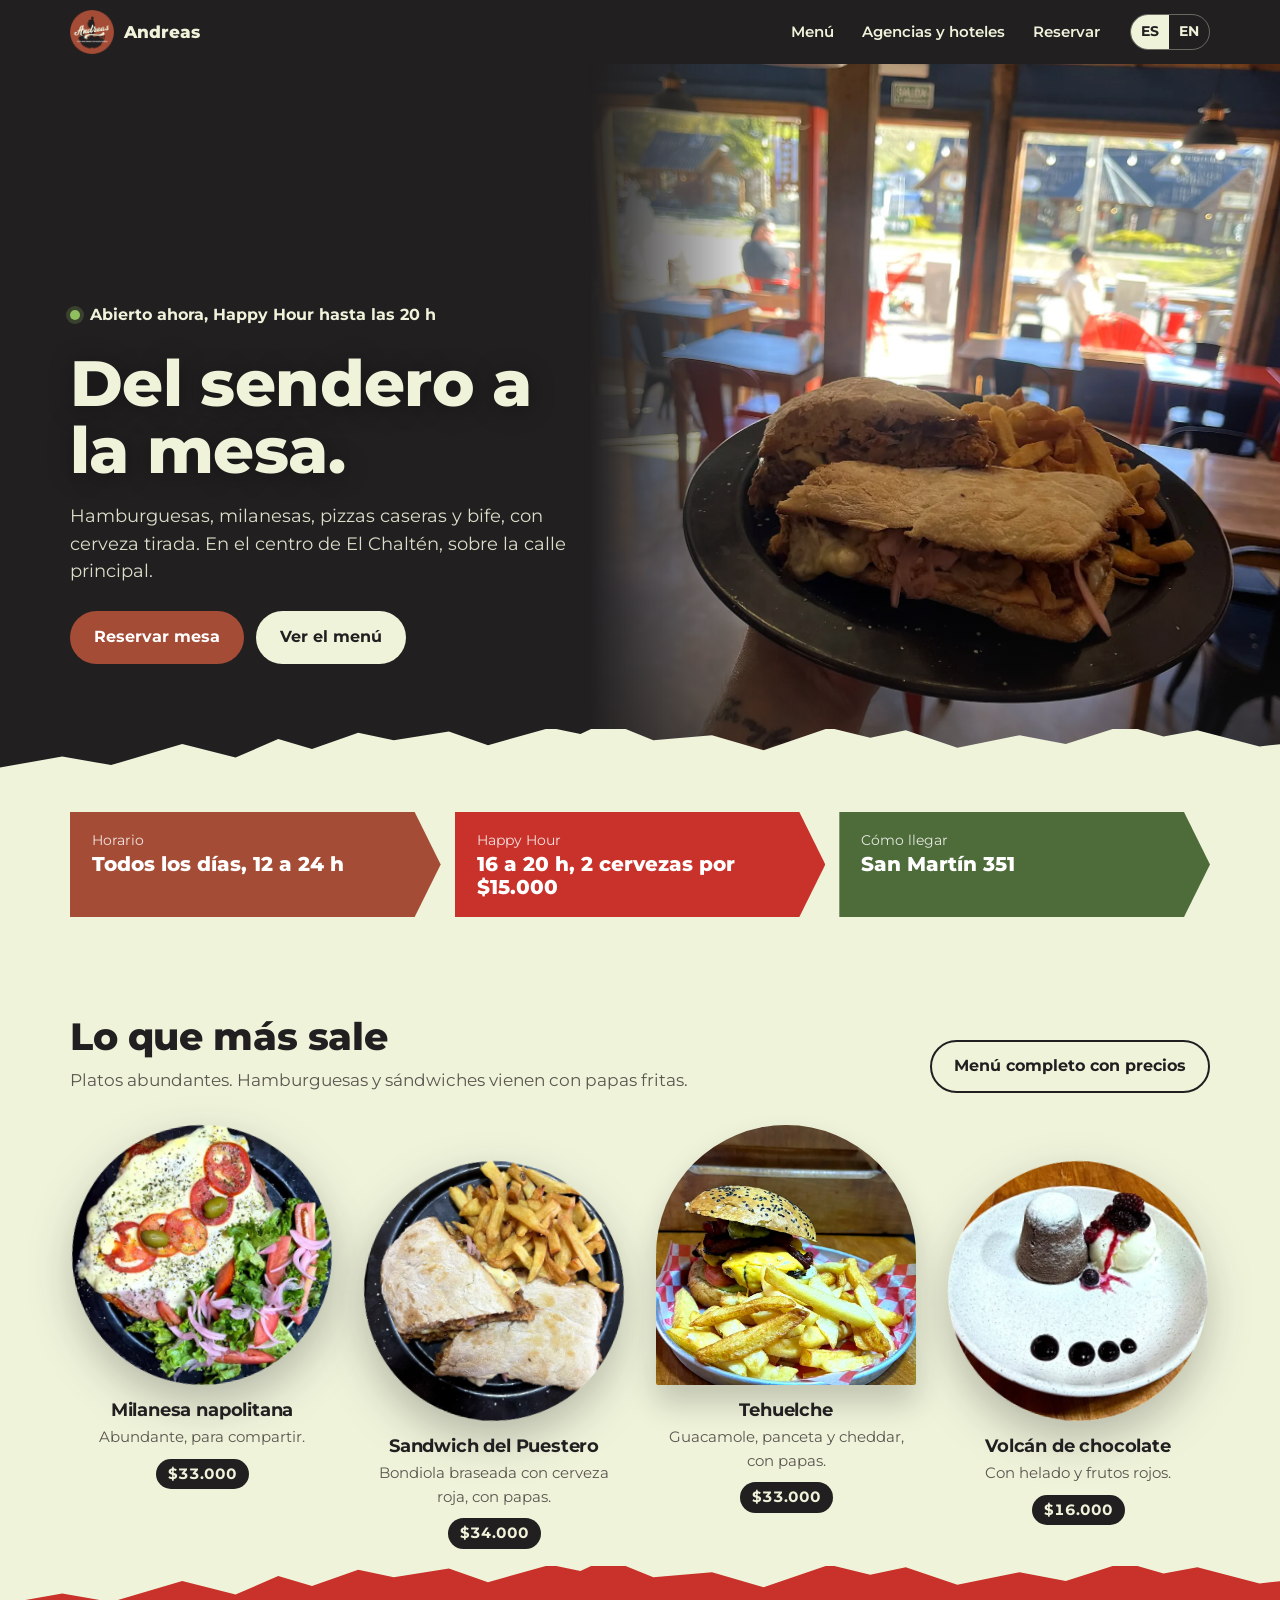
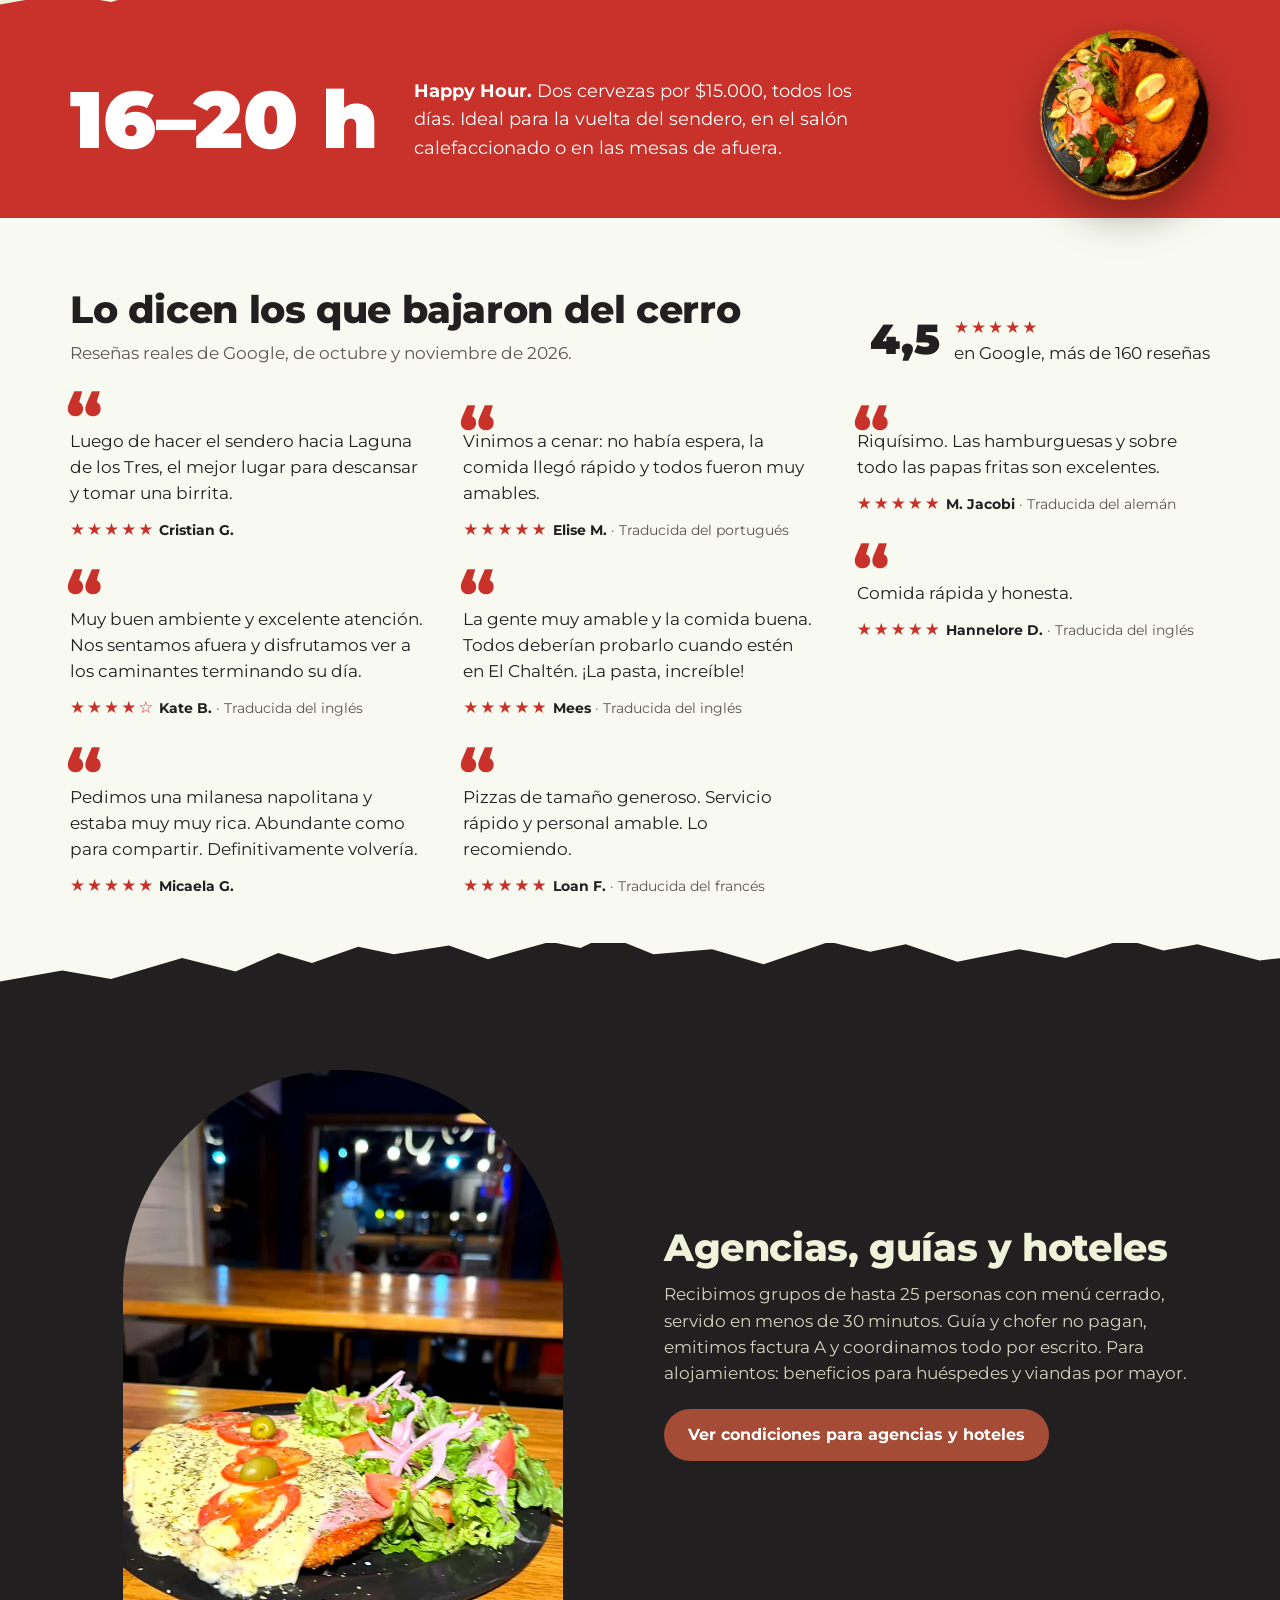
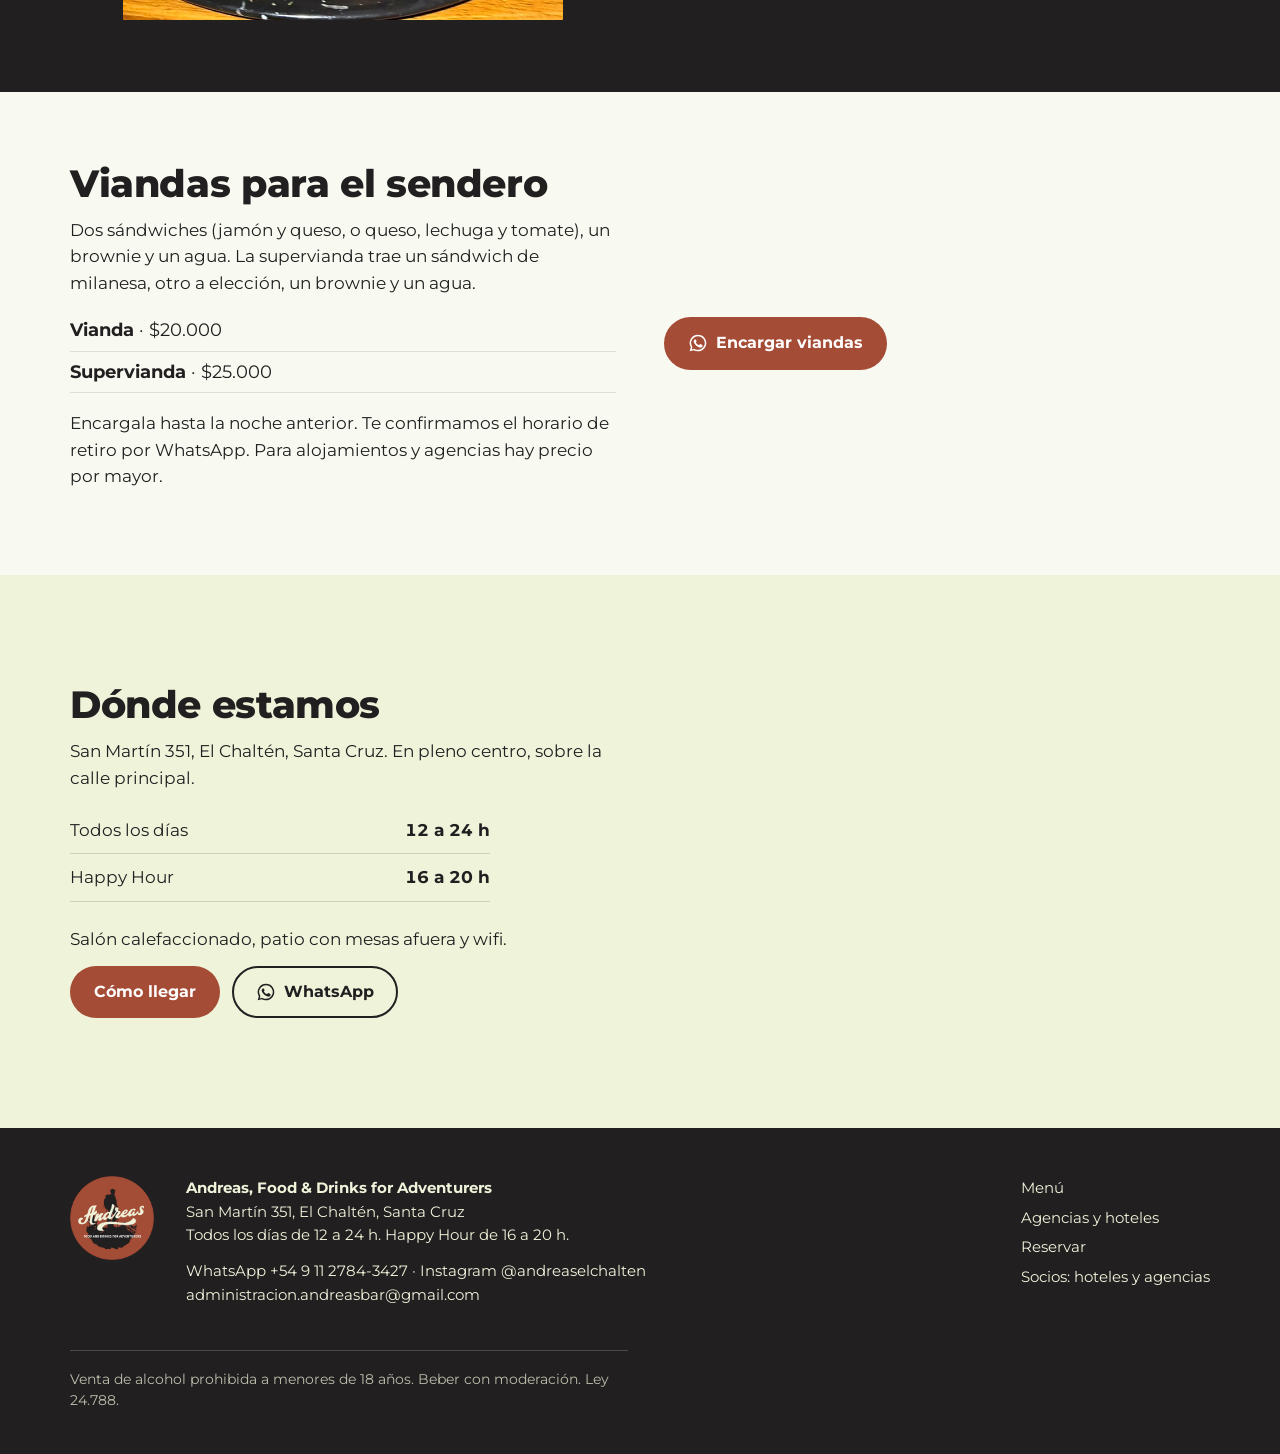
==== commit 6e11b778: "Agencias y hoteles: página rediseñada (perfiles, fichas, beneficios para alojamientos); inicio más c" ====
--- a/index.html
+++ b/index.html
@@ -28,7 +28,7 @@
 <header class="top">
 <div class="wrap">
 <a class="marca" href="/"><img src="/img/icon-192.png" alt="" width="44" height="44"><span>Andreas</span></a>
-<nav class="nav" aria-label="Principal"><a href="/menu/">Menú</a><a href="/agencias/">Grupos y agencias</a><a href="/reservas/">Reservar</a></nav>
+<nav class="nav" aria-label="Principal"><a href="/menu/">Menú</a><a href="/agencias/">Agencias y hoteles</a><a href="/reservas/">Reservar</a></nav>
 <div class="idioma"><span>ES</span><a href="/en/" hreflang="en" lang="en" aria-label="English version">EN</a></div>
 </div>
 </header>
@@ -96,7 +96,7 @@
 <div class="cabeza">
 <div><h2>Lo dicen los que bajaron del cerro</h2>
 <p>Reseñas reales de Google, de octubre y noviembre de 2026.</p></div>
-<a class="puntaje" href="https://www.google.com/maps/search/?api=1&query=Andreas+Food+and+Drinks+San+Mart%C3%ADn+351+El+Chalt%C3%A9n"><b>4,5</b><span><span class="estrellas" aria-hidden="true">★★★★★</span><br>en Google, más de 150 reseñas</span></a>
+<a class="puntaje" href="https://www.google.com/maps/search/?api=1&query=Andreas+Food+and+Drinks+San+Mart%C3%ADn+351+El+Chalt%C3%A9n"><b>4,5</b><span><span class="estrellas" aria-hidden="true">★★★★★</span><br>en Google, más de 160 reseñas</span></a>
 </div>
 <div class="resenas"><figure class="resena">
 <blockquote><p>Luego de hacer el sendero hacia Laguna de los Tres, el mejor lugar para descansar y tomar una birrita.</p></blockquote>
@@ -137,9 +137,9 @@
 <div class="wrap dividido">
 <div class="arco-foto"><img style="object-position:50% 88%" src="/img/napolitana-salon-800.webp" alt="Milanesa napolitana con ensalada en el salón de noche" width="800" height="1067" loading="lazy"></div>
 <div>
-<h2>Grupos, agencias y guías</h2>
-<p style="margin-top:14px">Recibimos grupos de hasta 25 personas con menú cerrado, servido en menos de 30 minutos. Guía y chofer no pagan, emitimos factura A y coordinamos todo por escrito.</p>
-<div class="acciones" style="margin-top:22px"><a class="btn btn-wa" href="/agencias/">Ver la propuesta para grupos</a></div>
+<h2>Agencias, guías y hoteles</h2>
+<p style="margin-top:14px">Recibimos grupos de hasta 25 personas con menú cerrado, servido en menos de 30 minutos. Guía y chofer no pagan, emitimos factura A y coordinamos todo por escrito. Para alojamientos: beneficios para huéspedes y viandas por mayor.</p>
+<div class="acciones" style="margin-top:22px"><a class="btn btn-wa" href="/agencias/">Ver condiciones para agencias y hoteles</a></div>
 </div>
 </div>
 </section>
@@ -154,7 +154,7 @@
 </ul>
 <p class="ayuda" style="margin-top:10px">Encargala hasta la noche anterior. Te confirmamos el horario de retiro por WhatsApp. Para alojamientos y agencias hay precio por mayor.</p>
 </div>
-<div><form class="form" data-wa="Hola, quiero encargar viandas." data-api="grupo" data-prefijo="v" data-tipo="Viandas" novalidate style="margin-top:24px">
+<div><details class="pedir"><summary class="btn btn-wa"><svg viewBox="0 0 24 24" aria-hidden="true"><path fill="currentColor" d="M12 2a10 10 0 0 0-8.6 15.1L2 22l5-1.3A10 10 0 1 0 12 2Zm0 18.2a8.2 8.2 0 0 1-4.2-1.1l-.3-.2-3 .8.8-2.9-.2-.3A8.2 8.2 0 1 1 12 20.2Zm4.5-6.1c-.2-.1-1.5-.7-1.7-.8s-.4-.1-.6.1-.7.8-.8 1-.3.2-.5.1a6.7 6.7 0 0 1-3.3-2.9c-.3-.4.2-.4.7-1.3.1-.2 0-.3 0-.4l-.8-1.8c-.2-.5-.4-.4-.6-.4h-.5a1 1 0 0 0-.7.3 3 3 0 0 0-.9 2.2 5.2 5.2 0 0 0 1.1 2.7 11.8 11.8 0 0 0 4.5 4c1.7.7 2.3.8 3.2.6a2.7 2.7 0 0 0 1.8-1.2 2.2 2.2 0 0 0 .1-1.2c0-.1-.2-.2-.4-.3Z"/></svg>Encargar viandas</summary><form class="form" data-wa="Hola, quiero encargar viandas." data-api="grupo" data-prefijo="v" data-tipo="Viandas" novalidate style="margin-top:24px">
 <div class="full"><label for="v-agencia">Tu nombre o el de tu alojamiento</label><input id="v-agencia" required data-etiqueta="Nombre" autocomplete="name"></div>
 <div><label for="v-menu">Qué vianda</label><select id="v-menu" required data-etiqueta="Vianda"><option value="">Elegí una opción</option><option>Vianda ($20.000)</option><option>Supervianda ($25.000)</option><option>Mitad y mitad</option></select></div>
 <div><label for="v-pax">Cantidad</label><input id="v-pax" type="number" min="1" max="200" required inputmode="numeric" data-etiqueta="Cantidad"></div>
@@ -163,7 +163,7 @@
 <div class="full"><label for="v-notas">Comentarios</label><textarea id="v-notas" data-etiqueta="Comentarios" placeholder="Cuántas vegetarianas, a qué sendero vas, etc."></textarea></div>
 <p class="error full" hidden role="alert">Revisá los campos marcados: faltan datos.</p>
 <div class="full"><button class="btn btn-wa" type="submit"><svg viewBox="0 0 24 24" aria-hidden="true"><path fill="currentColor" d="M12 2a10 10 0 0 0-8.6 15.1L2 22l5-1.3A10 10 0 1 0 12 2Zm0 18.2a8.2 8.2 0 0 1-4.2-1.1l-.3-.2-3 .8.8-2.9-.2-.3A8.2 8.2 0 1 1 12 20.2Zm4.5-6.1c-.2-.1-1.5-.7-1.7-.8s-.4-.1-.6.1-.7.8-.8 1-.3.2-.5.1a6.7 6.7 0 0 1-3.3-2.9c-.3-.4.2-.4.7-1.3.1-.2 0-.3 0-.4l-.8-1.8c-.2-.5-.4-.4-.6-.4h-.5a1 1 0 0 0-.7.3 3 3 0 0 0-.9 2.2 5.2 5.2 0 0 0 1.1 2.7 11.8 11.8 0 0 0 4.5 4c1.7.7 2.3.8 3.2.6a2.7 2.7 0 0 0 1.8-1.2 2.2 2.2 0 0 0 .1-1.2c0-.1-.2-.2-.4-.3Z"/></svg>Pedir viandas por WhatsApp</button></div>
-</form></div>
+</form></details></div>
 </div>
 </section>
 <section class="seccion alt" id="ubicacion">
@@ -201,7 +201,7 @@
 <p><b>Andreas, Food &amp; Drinks for Adventurers</b><br>San Martín 351, El Chaltén, Santa Cruz<br>Todos los días de 12 a 24 h. Happy Hour de 16 a 20 h.</p>
 <p><a href="https://wa.me/5491127843427">WhatsApp +54 9 11 2784-3427</a> · <a href="https://instagram.com/andreaselchalten">Instagram @andreaselchalten</a><br><a href="mailto:administracion.andreasbar@gmail.com">administracion.andreasbar@gmail.com</a></p>
 </div>
-<ul><li><a href="/menu/">Menú</a></li><li><a href="/agencias/">Grupos y agencias</a></li><li><a href="/reservas/">Reservar</a></li><li><a href="/socios/">Socios: hoteles y agencias</a></li></ul>
+<ul><li><a href="/menu/">Menú</a></li><li><a href="/agencias/">Agencias y hoteles</a></li><li><a href="/reservas/">Reservar</a></li><li><a href="/socios/">Socios: hoteles y agencias</a></li></ul>
 <p class="legal">Venta de alcohol prohibida a menores de 18 años. Beber con moderación. Ley 24.788.</p>
 </div>
 </footer>
--- a/css/site.css
+++ b/css/site.css
@@ -381,3 +381,32 @@
 @media (max-width:860px) and (prefers-reduced-motion:reduce){.barra-movil{transition:none}
 }
 .precios-vianda li{font-size:1.15rem;padding:6px 0;border-bottom:1px solid rgba(33,31,32,.12)}
+/* Agencias y hoteles */
+.hero-b2b h1{font-size:clamp(2rem,4.2vw,3.2rem)}
+.confianza{list-style:none;padding:0;margin:26px 0 0;display:flex;flex-wrap:wrap;gap:8px 22px;font-size:.95rem;color:rgba(239,243,218,.78)}
+.confianza li{position:relative}
+.confianza li+li::before{content:"";position:absolute;left:-12px;top:.55em;width:4px;height:4px;border-radius:50%;background:var(--rojo)}
+.caminos{display:grid;grid-template-columns:1fr 1fr;gap:0 32px;padding-bottom:40px}
+.camino{display:block;padding:18px 0;border-top:1px solid rgba(239,243,218,.22);color:var(--crema);text-decoration:none}
+.camino b{display:block;font-size:1.15rem}
+.camino span{color:rgba(239,243,218,.7);font-size:.95rem}
+.camino:hover b,.camino:focus-visible b{text-decoration:underline;text-decoration-color:var(--rojo);text-underline-offset:4px}
+.spec{display:grid;grid-template-columns:minmax(150px,240px) 1fr;margin:24px 0 0;border-top:2px solid var(--carbon)}
+.spec dt,.spec dd{margin:0;padding:16px 0;border-bottom:1px solid var(--linea)}
+.spec dt{font-weight:700;padding-right:24px}
+.spec dd{color:var(--carbon)}
+.pasos-4{grid-template-columns:repeat(4,1fr)}
+@media (max-width:860px){
+  .hero-b2b figure{display:none}
+  .caminos{grid-template-columns:1fr;padding-bottom:28px}
+  .spec{grid-template-columns:1fr}
+  .spec dt{border-bottom:0;padding-bottom:2px}
+  .spec dd{padding-top:0}
+  .pasos-4{grid-template-columns:1fr}
+}
+.hero-b2b .wrap+.wrap{display:block;padding-top:0;padding-bottom:0}
+.hero-b2b .wrap:first-child{padding-bottom:36px}
+details.pedir{margin-top:20px}
+details.pedir>summary{list-style:none;cursor:pointer;display:inline-flex}
+details.pedir>summary::-webkit-details-marker{display:none}
+details.pedir[open]>summary{display:none}
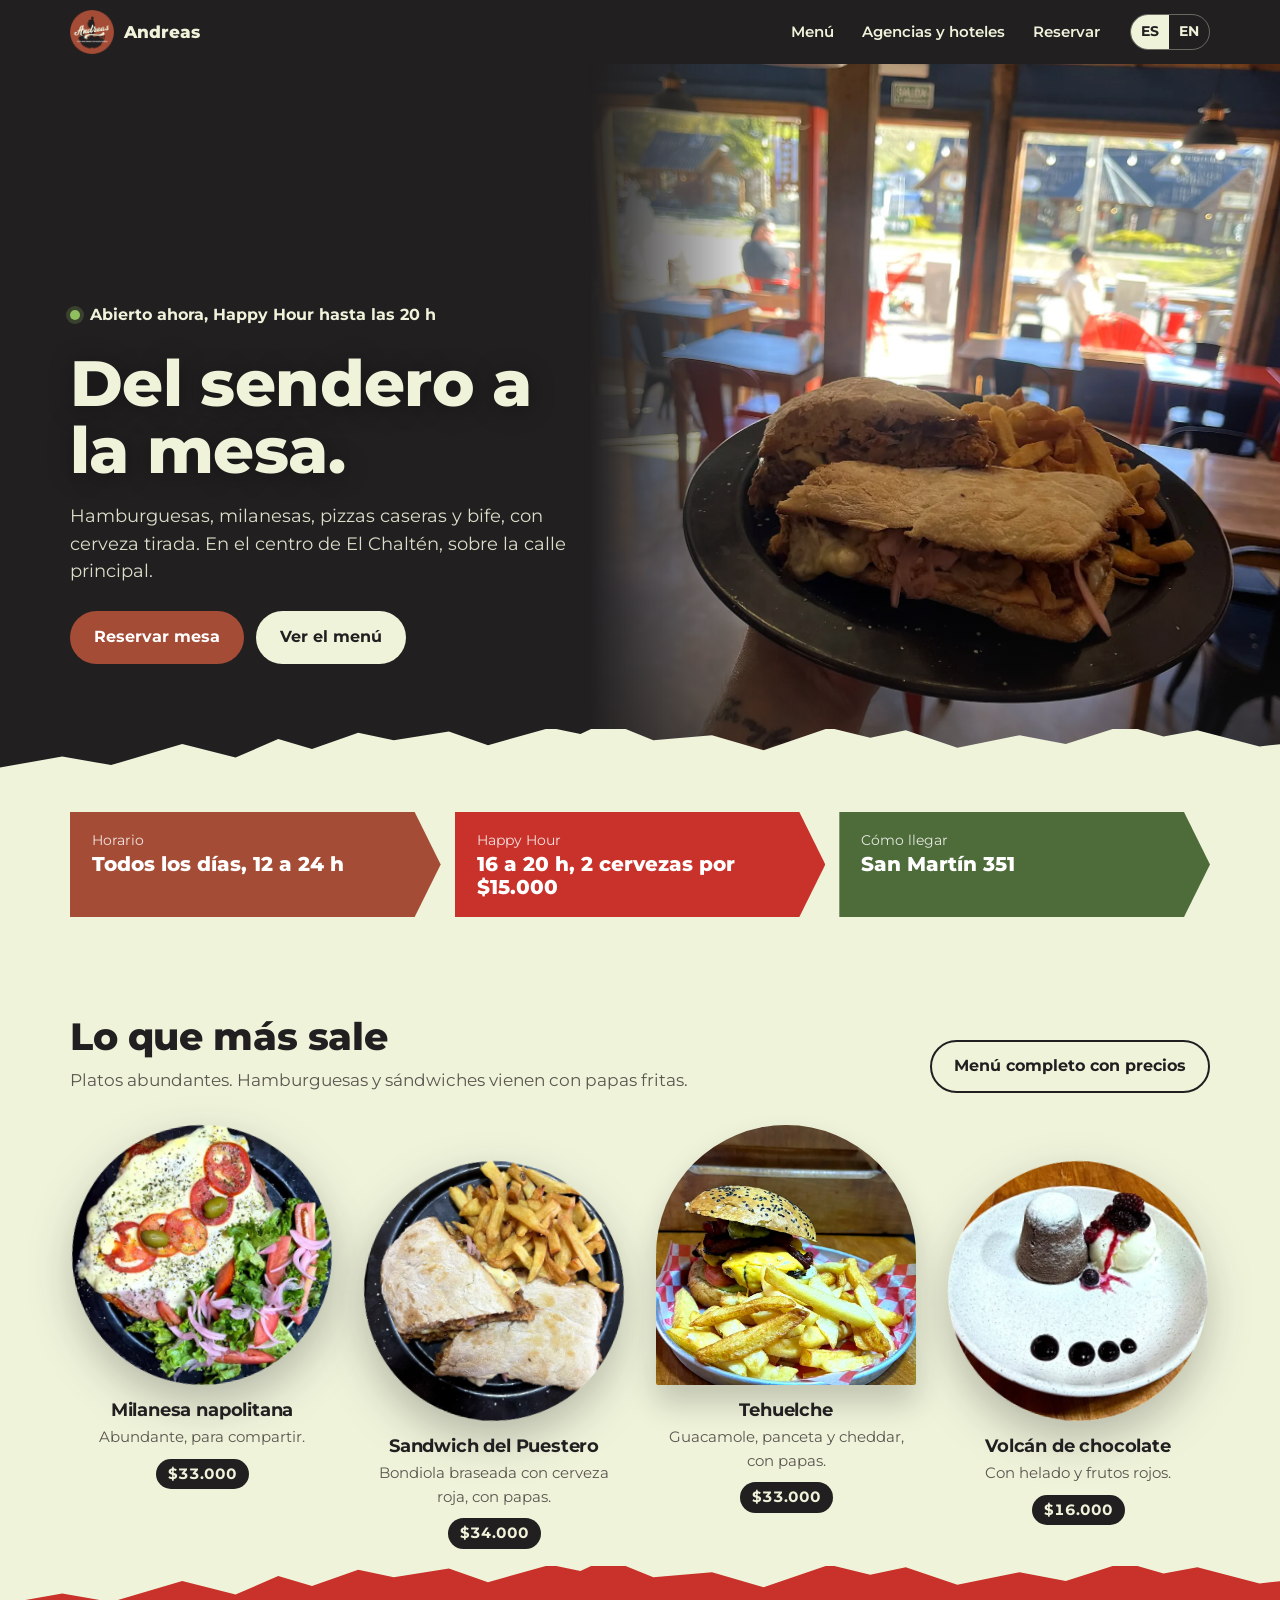
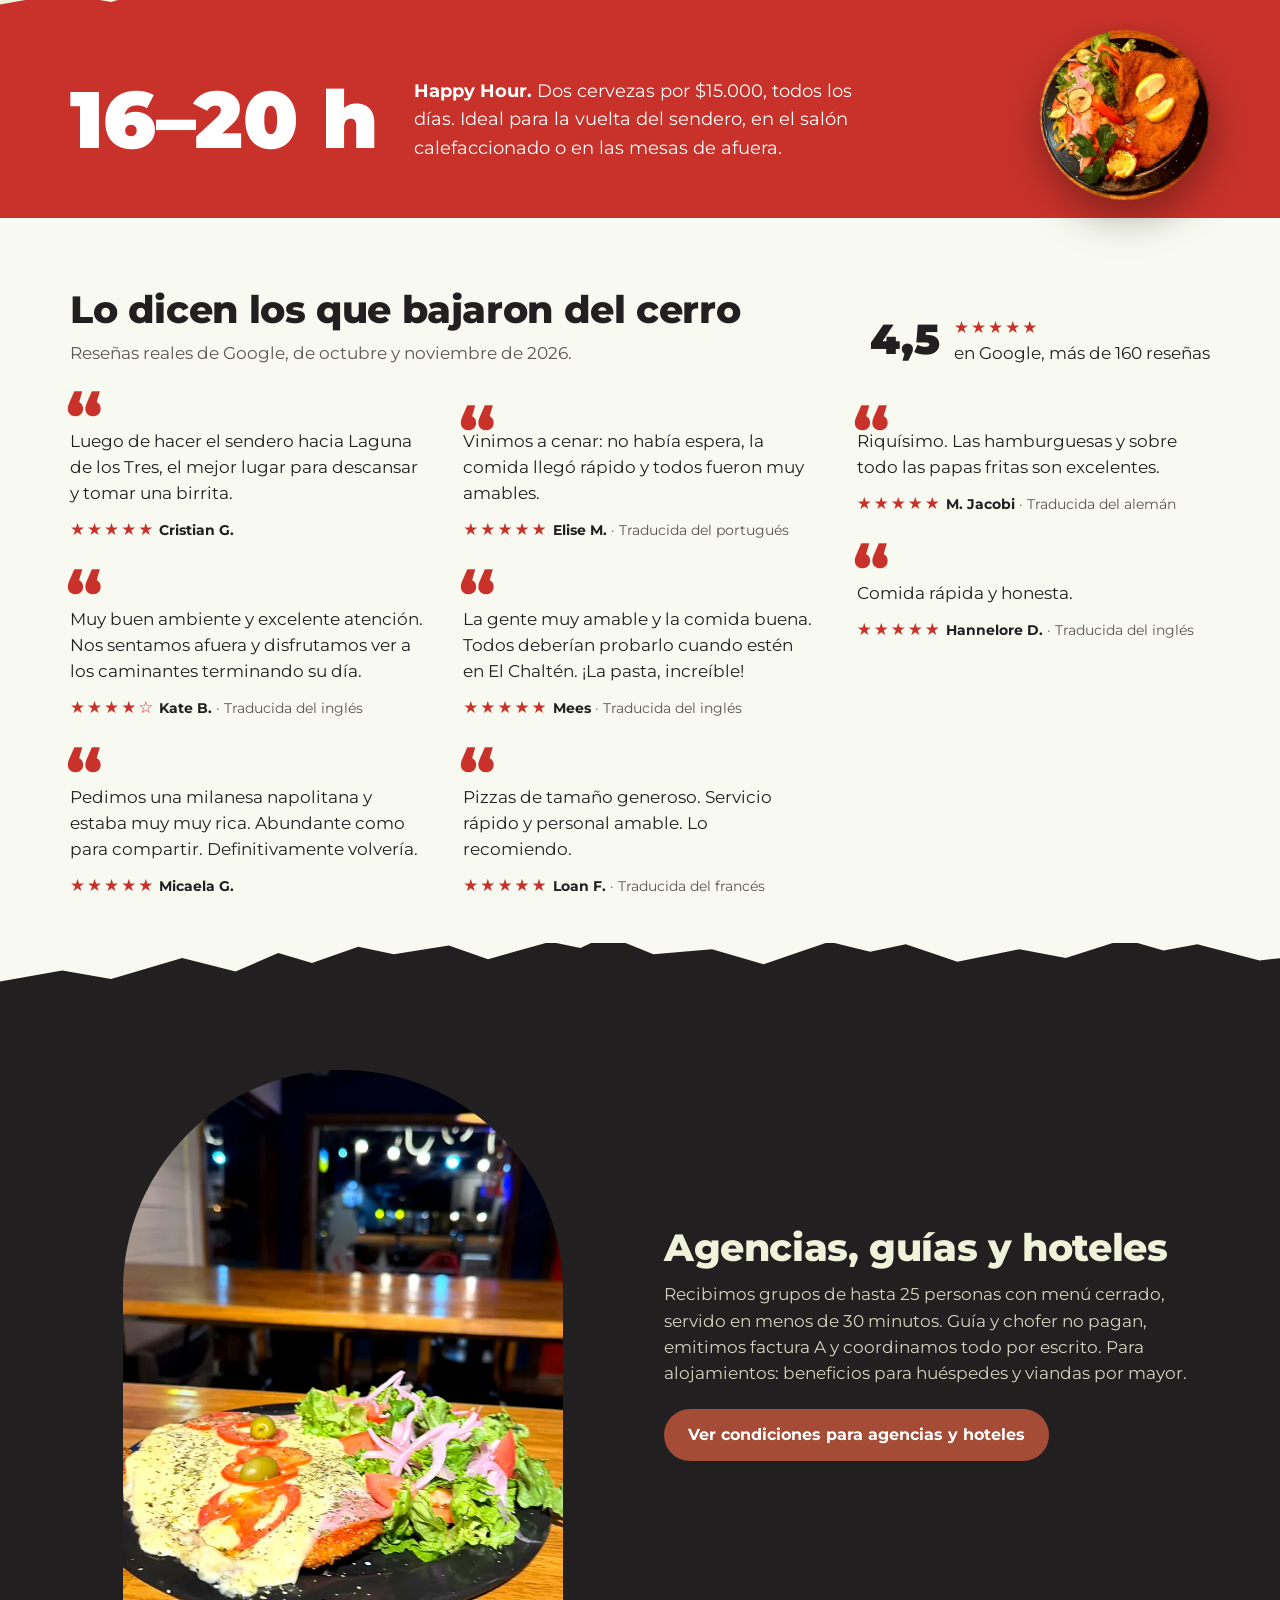
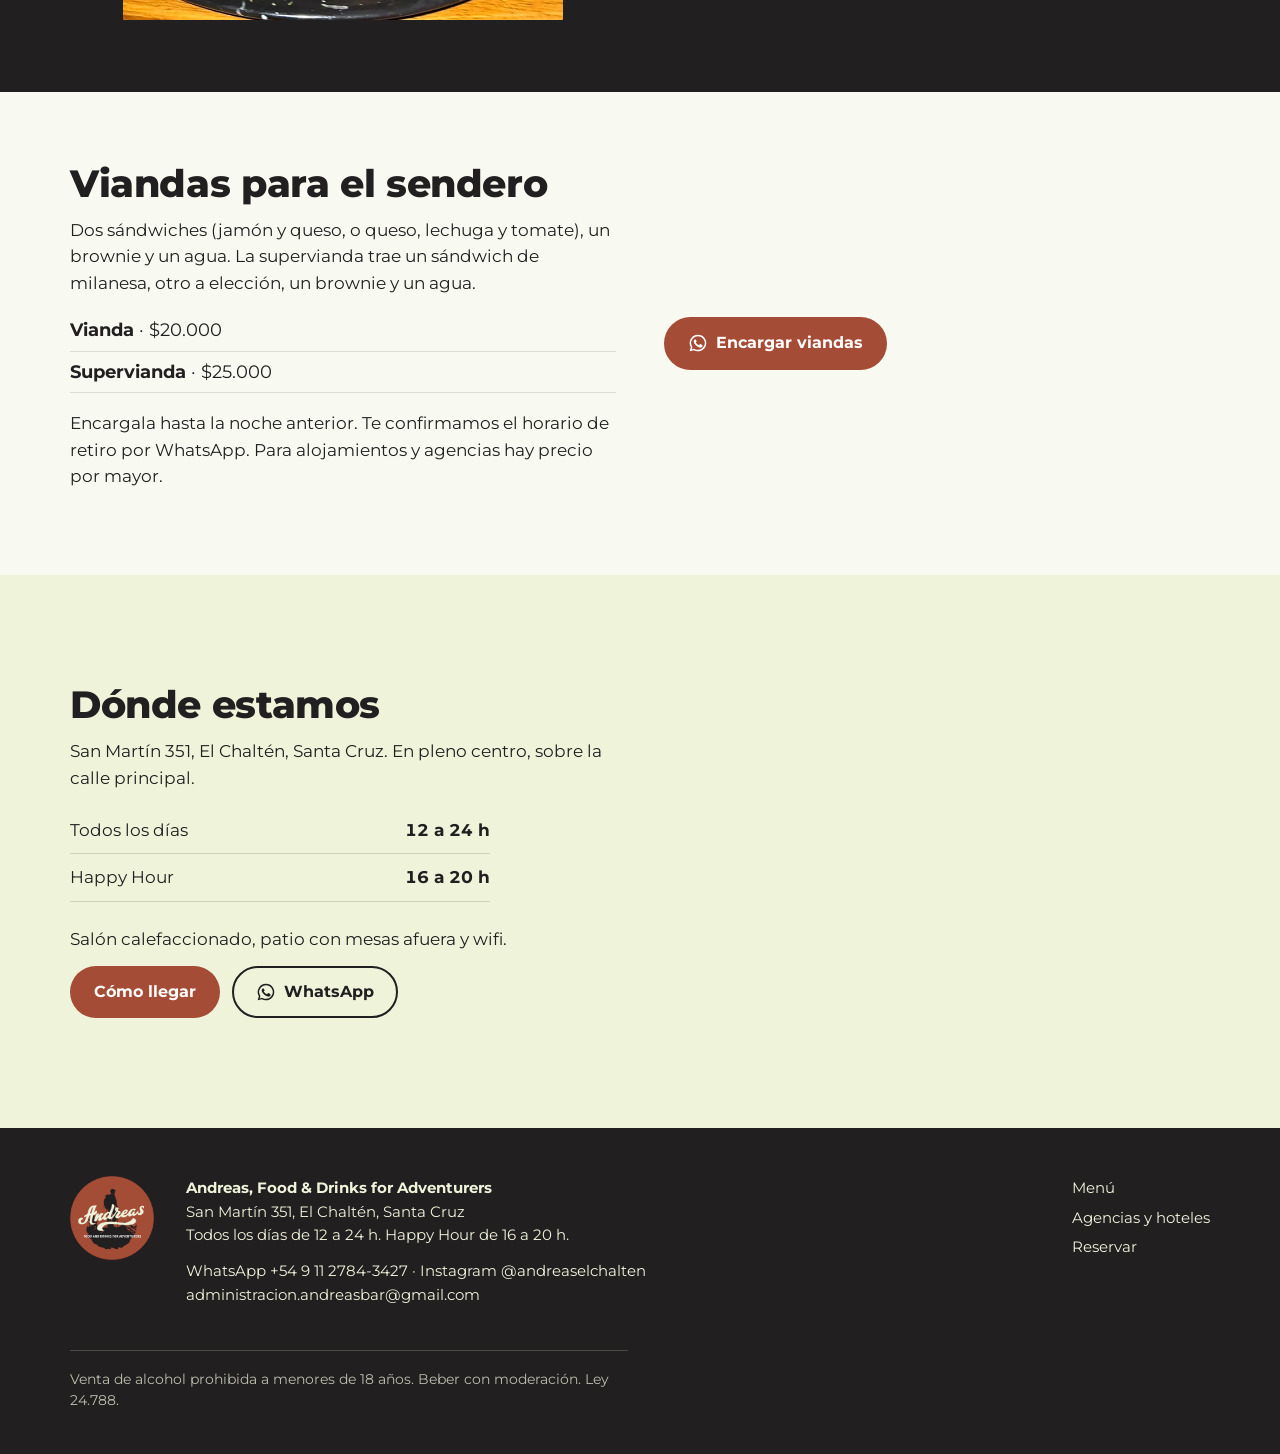
==== commit bb6cfa96: "Sin link de socio; viandas por mayor con delivery o retiro y precios por WhatsApp Co-Authored-By: Cl" ====
--- a/index.html
+++ b/index.html
@@ -201,7 +201,7 @@
 <p><b>Andreas, Food &amp; Drinks for Adventurers</b><br>San Martín 351, El Chaltén, Santa Cruz<br>Todos los días de 12 a 24 h. Happy Hour de 16 a 20 h.</p>
 <p><a href="https://wa.me/5491127843427">WhatsApp +54 9 11 2784-3427</a> · <a href="https://instagram.com/andreaselchalten">Instagram @andreaselchalten</a><br><a href="mailto:administracion.andreasbar@gmail.com">administracion.andreasbar@gmail.com</a></p>
 </div>
-<ul><li><a href="/menu/">Menú</a></li><li><a href="/agencias/">Agencias y hoteles</a></li><li><a href="/reservas/">Reservar</a></li><li><a href="/socios/">Socios: hoteles y agencias</a></li></ul>
+<ul><li><a href="/menu/">Menú</a></li><li><a href="/agencias/">Agencias y hoteles</a></li><li><a href="/reservas/">Reservar</a></li></ul>
 <p class="legal">Venta de alcohol prohibida a menores de 18 años. Beber con moderación. Ley 24.788.</p>
 </div>
 </footer>
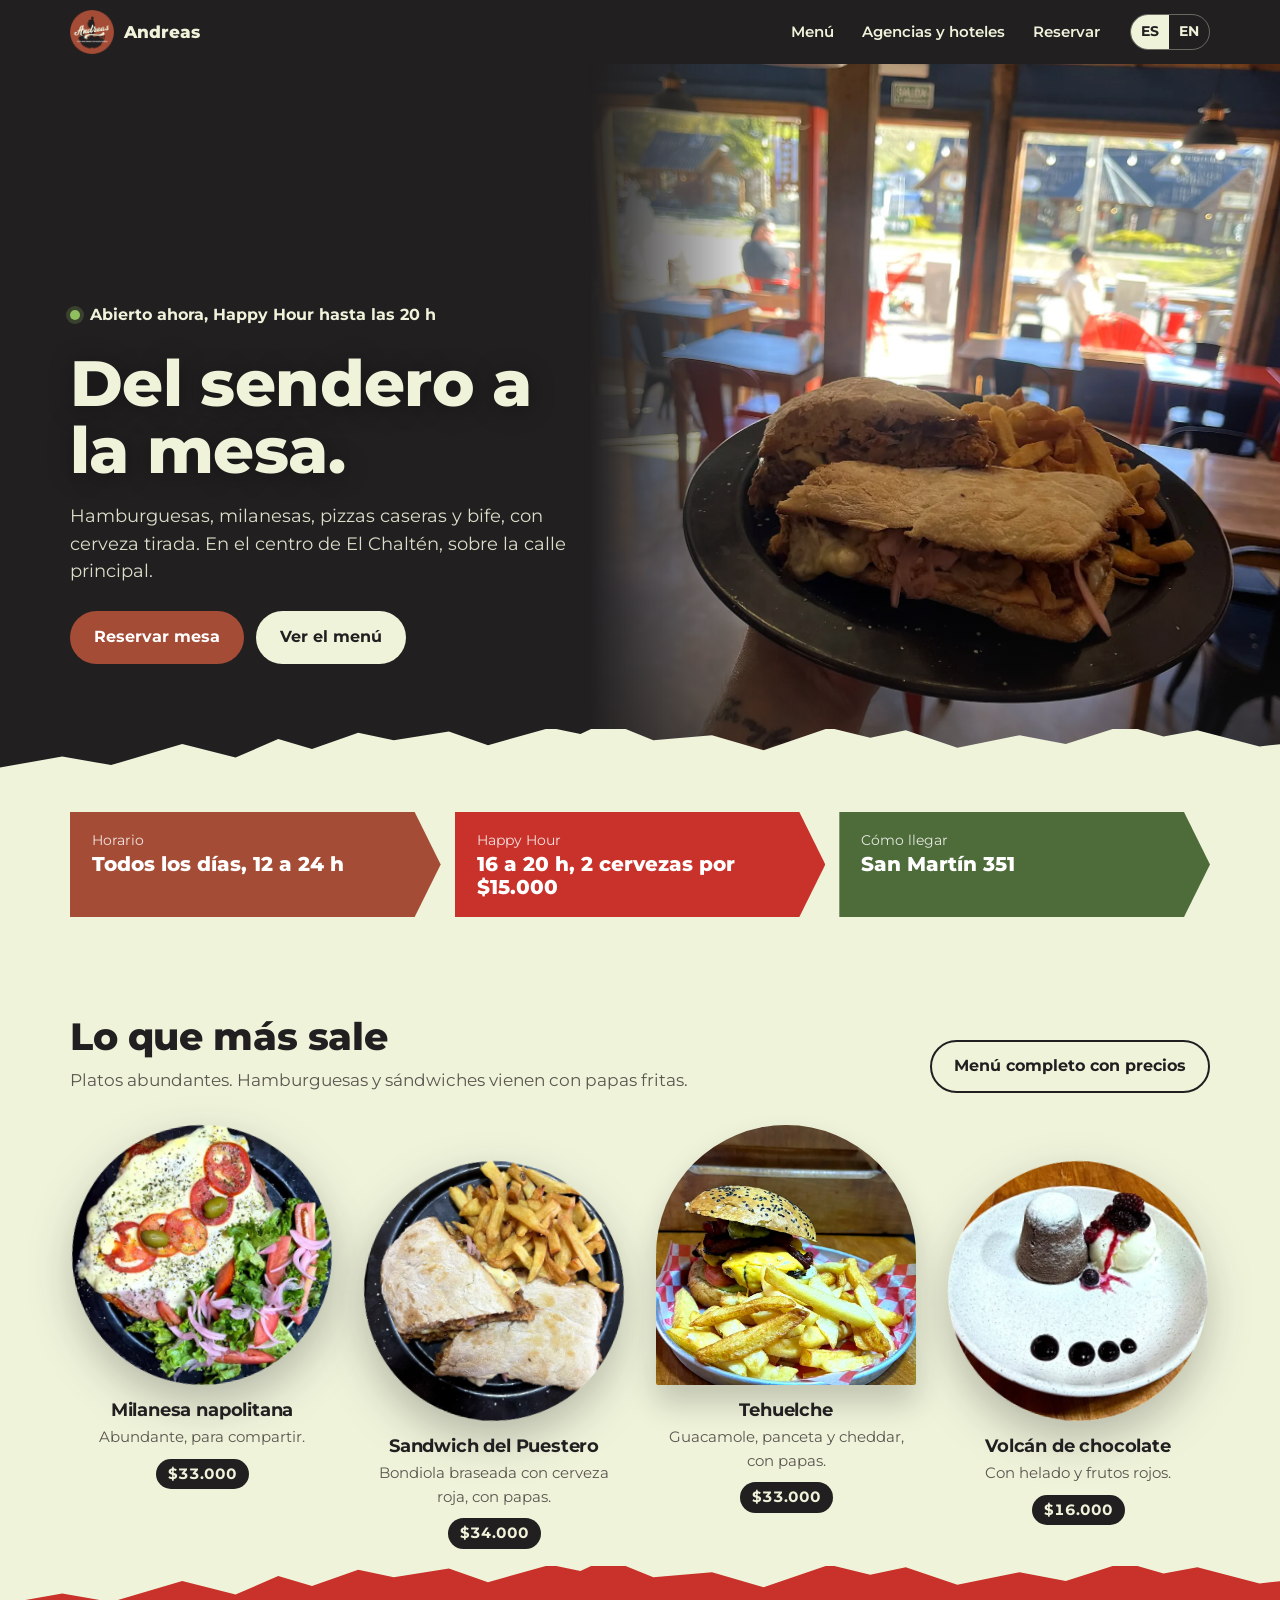
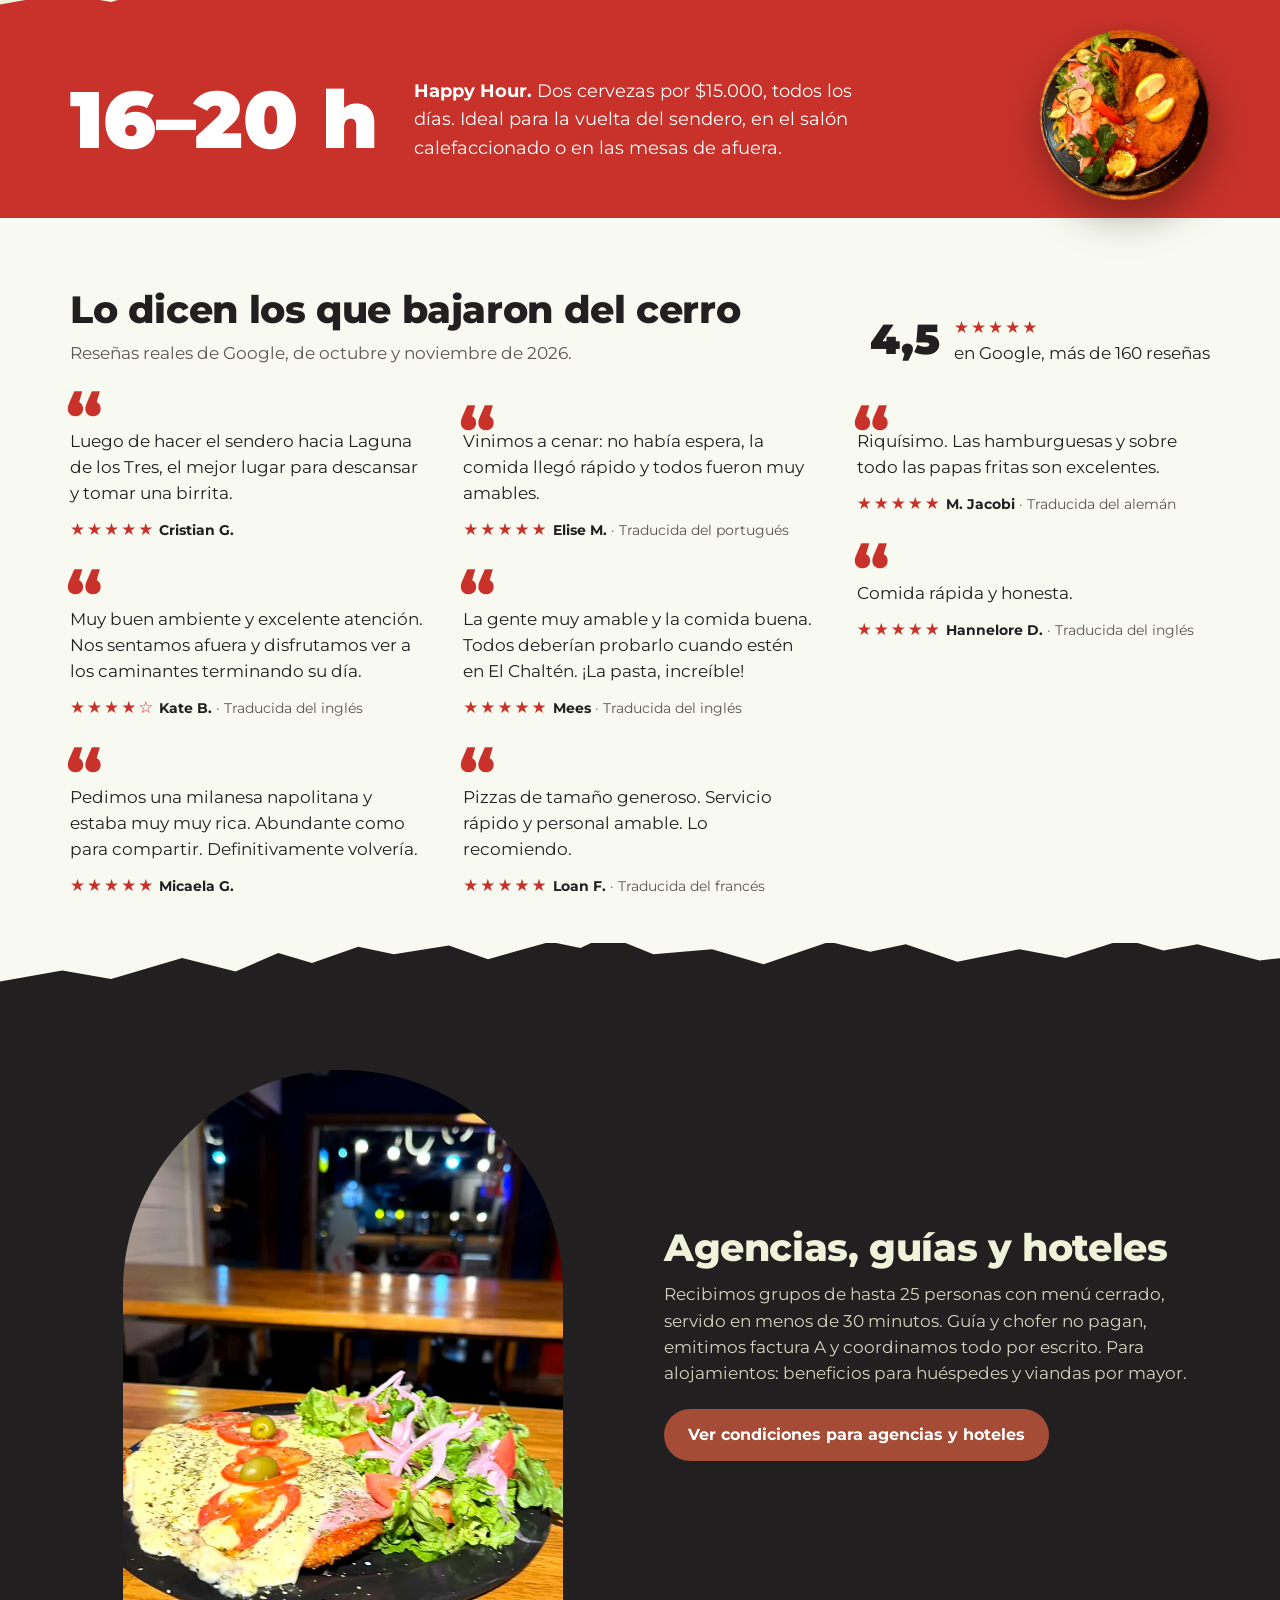
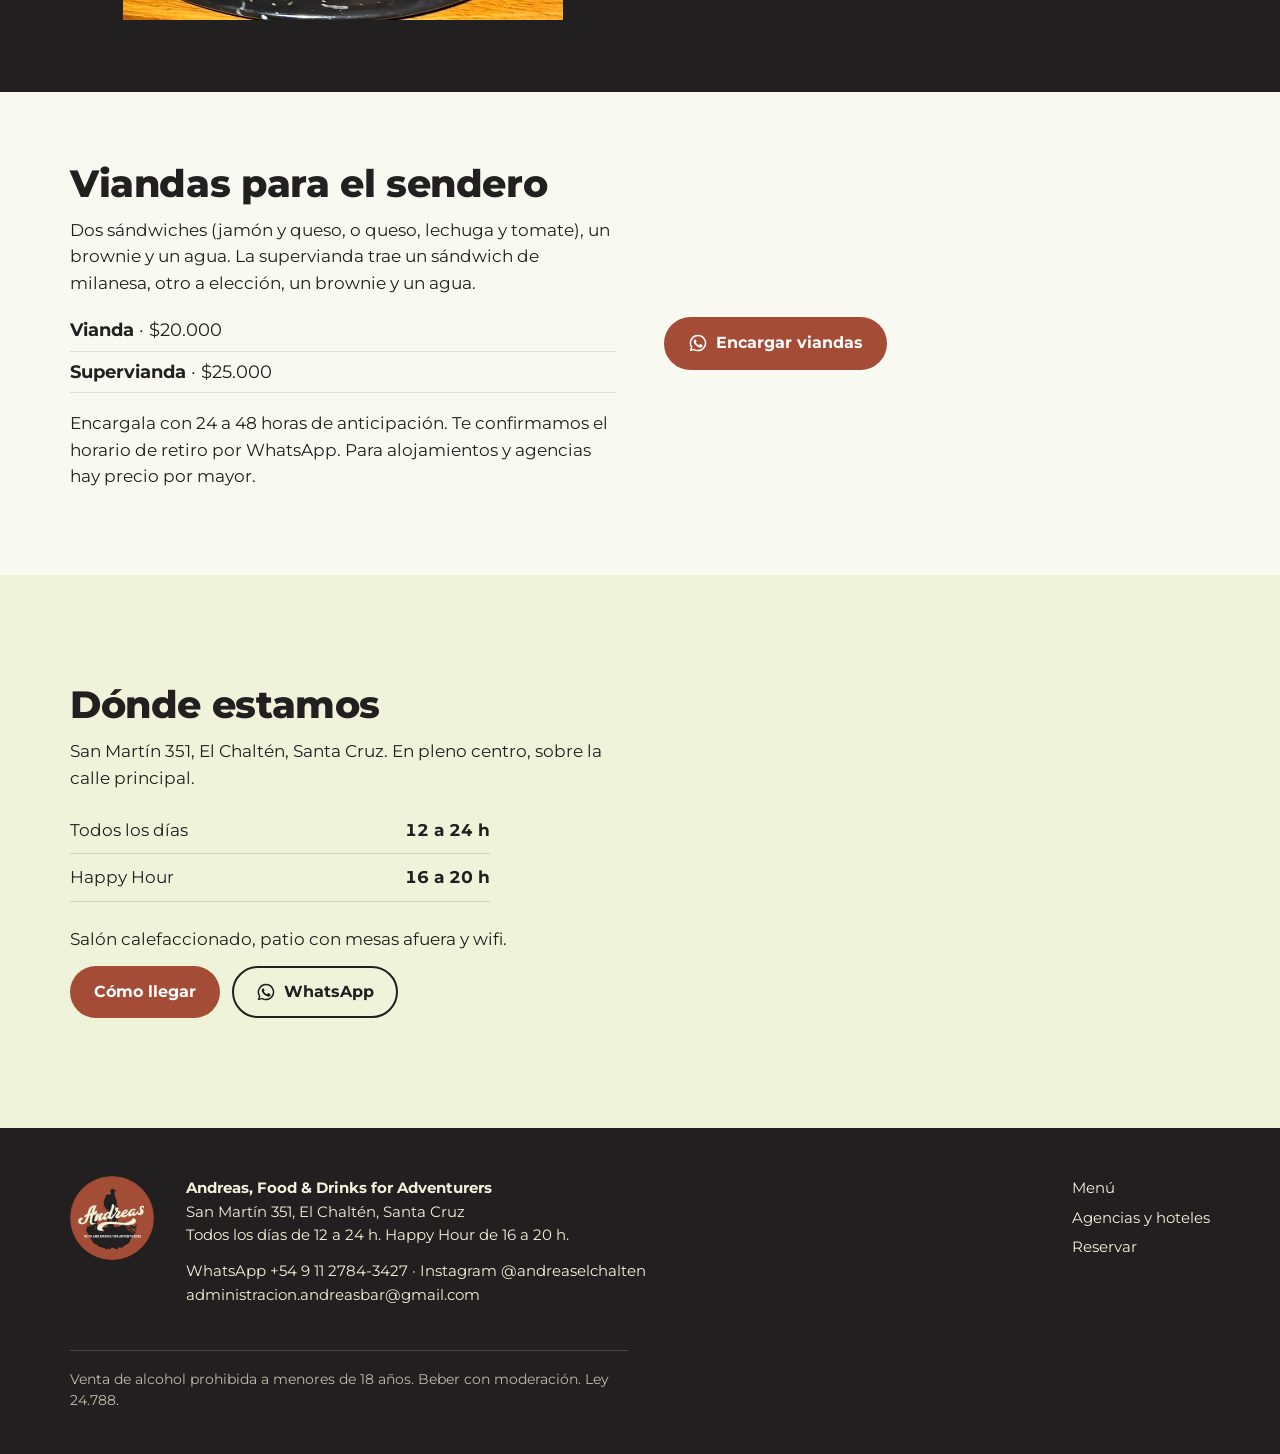
==== commit ed9cc5f7: "Viandas: pedido con 24 a 48 horas de anticipación Co-Authored-By: Claude Opus 5.5 <noreply@anthropic" ====
--- a/index.html
+++ b/index.html
@@ -152,13 +152,13 @@
 <li><b>Vianda</b> · $20.000</li>
 <li><b>Supervianda</b> · $25.000</li>
 </ul>
-<p class="ayuda" style="margin-top:10px">Encargala hasta la noche anterior. Te confirmamos el horario de retiro por WhatsApp. Para alojamientos y agencias hay precio por mayor.</p>
+<p class="ayuda" style="margin-top:10px">Encargala con 24 a 48 horas de anticipación. Te confirmamos el horario de retiro por WhatsApp. Para alojamientos y agencias hay precio por mayor.</p>
 </div>
 <div><details class="pedir"><summary class="btn btn-wa"><svg viewBox="0 0 24 24" aria-hidden="true"><path fill="currentColor" d="M12 2a10 10 0 0 0-8.6 15.1L2 22l5-1.3A10 10 0 1 0 12 2Zm0 18.2a8.2 8.2 0 0 1-4.2-1.1l-.3-.2-3 .8.8-2.9-.2-.3A8.2 8.2 0 1 1 12 20.2Zm4.5-6.1c-.2-.1-1.5-.7-1.7-.8s-.4-.1-.6.1-.7.8-.8 1-.3.2-.5.1a6.7 6.7 0 0 1-3.3-2.9c-.3-.4.2-.4.7-1.3.1-.2 0-.3 0-.4l-.8-1.8c-.2-.5-.4-.4-.6-.4h-.5a1 1 0 0 0-.7.3 3 3 0 0 0-.9 2.2 5.2 5.2 0 0 0 1.1 2.7 11.8 11.8 0 0 0 4.5 4c1.7.7 2.3.8 3.2.6a2.7 2.7 0 0 0 1.8-1.2 2.2 2.2 0 0 0 .1-1.2c0-.1-.2-.2-.4-.3Z"/></svg>Encargar viandas</summary><form class="form" data-wa="Hola, quiero encargar viandas." data-api="grupo" data-prefijo="v" data-tipo="Viandas" novalidate style="margin-top:24px">
 <div class="full"><label for="v-agencia">Tu nombre o el de tu alojamiento</label><input id="v-agencia" required data-etiqueta="Nombre" autocomplete="name"></div>
 <div><label for="v-menu">Qué vianda</label><select id="v-menu" required data-etiqueta="Vianda"><option value="">Elegí una opción</option><option>Vianda ($20.000)</option><option>Supervianda ($25.000)</option><option>Mitad y mitad</option></select></div>
 <div><label for="v-pax">Cantidad</label><input id="v-pax" type="number" min="1" max="200" required inputmode="numeric" data-etiqueta="Cantidad"></div>
-<div><label for="v-fecha">Día de retiro</label><input id="v-fecha" type="date" required data-etiqueta="Retiro"></div>
+<div><label for="v-fecha">Día de retiro</label><input id="v-fecha" type="date" required data-anticipacion="1" data-etiqueta="Retiro"></div>
 <div><label for="v-hora">Hora de retiro</label><input id="v-hora" type="time" required data-etiqueta="Hora"></div>
 <div class="full"><label for="v-notas">Comentarios</label><textarea id="v-notas" data-etiqueta="Comentarios" placeholder="Cuántas vegetarianas, a qué sendero vas, etc."></textarea></div>
 <p class="error full" hidden role="alert">Revisá los campos marcados: faltan datos.</p>
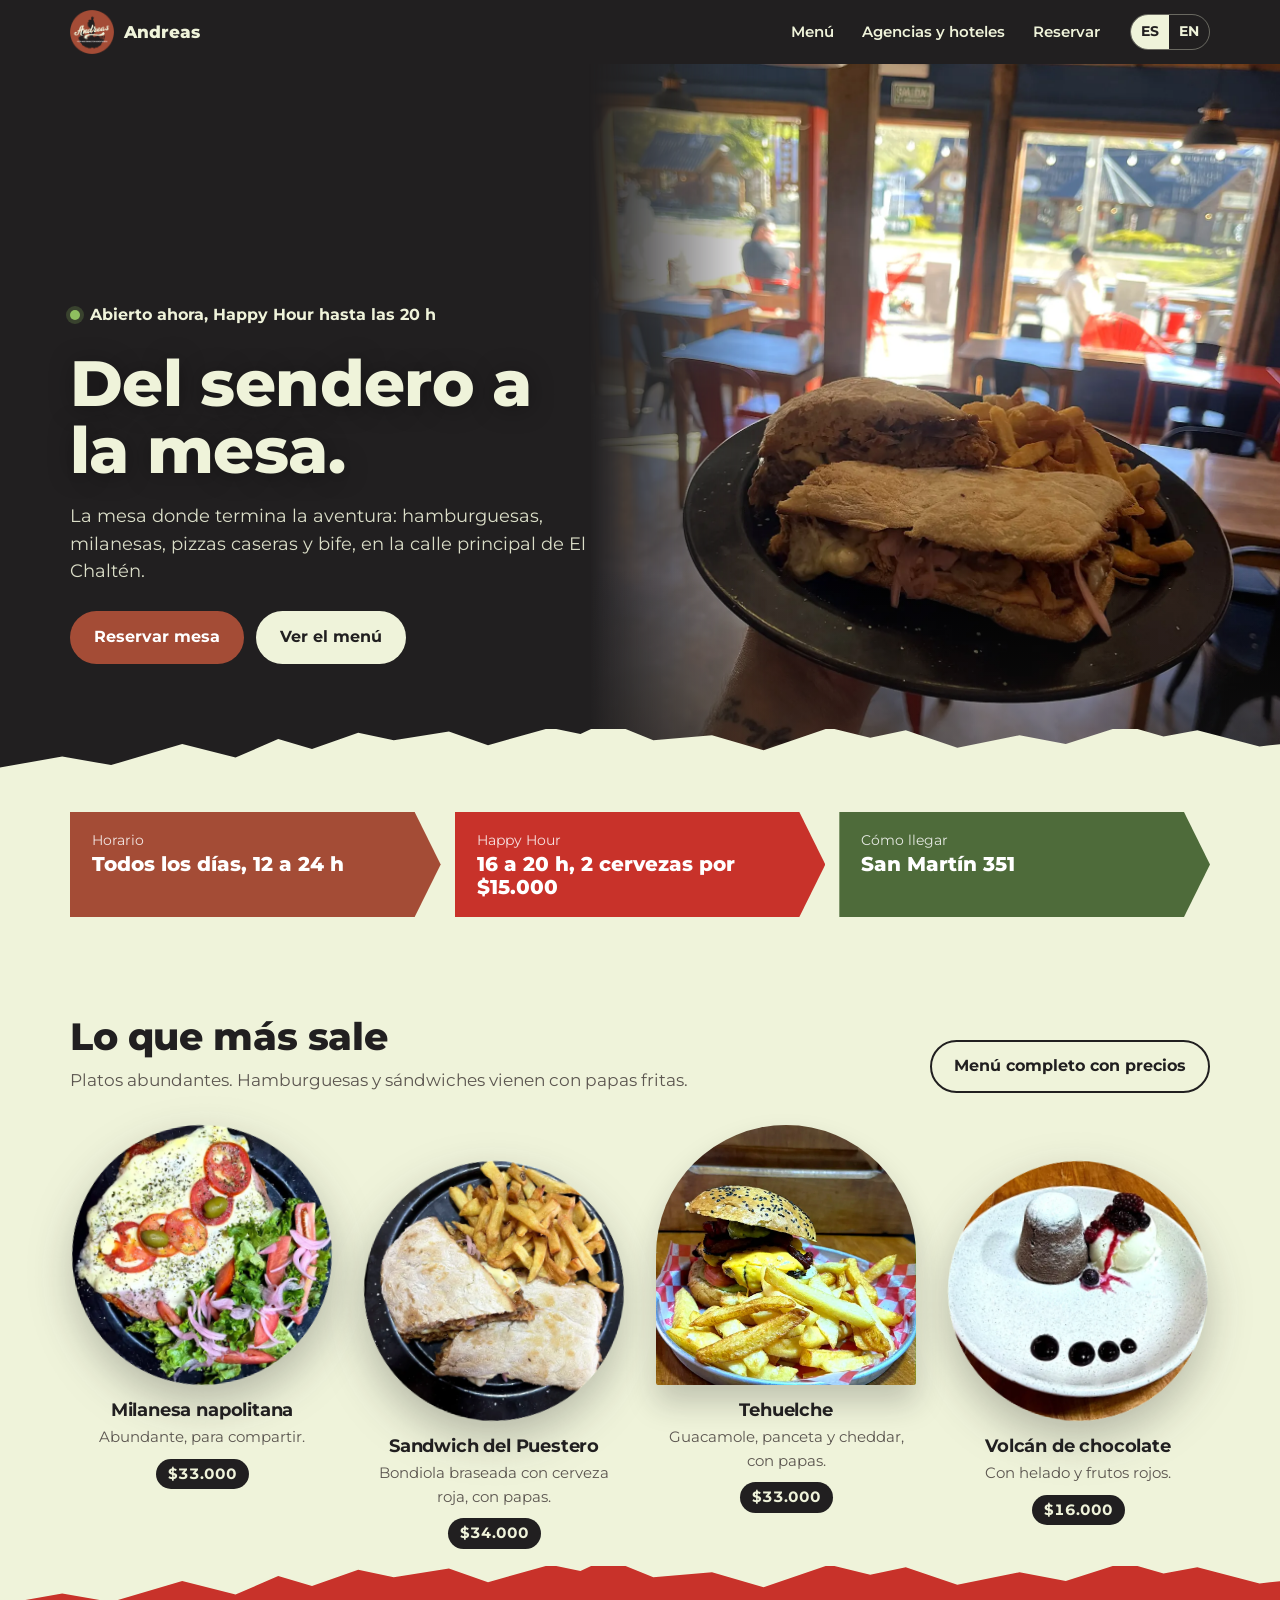
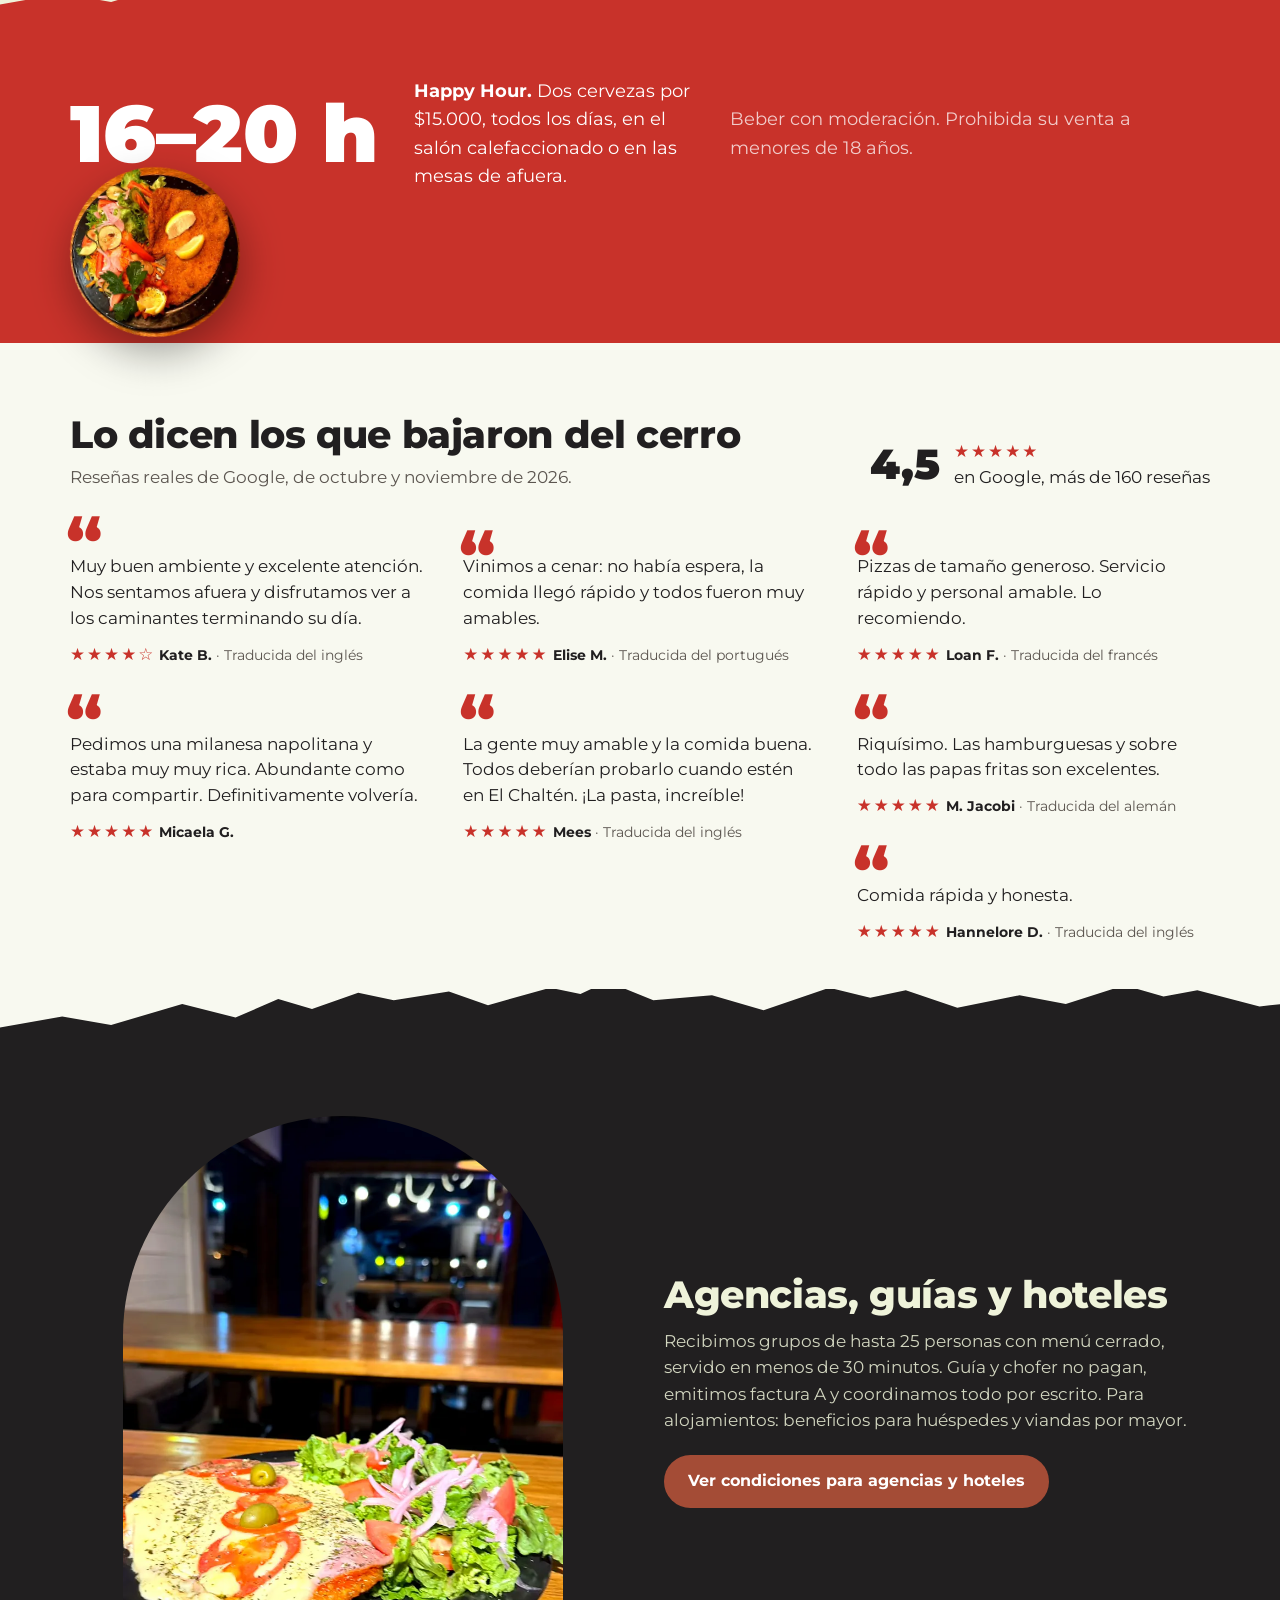
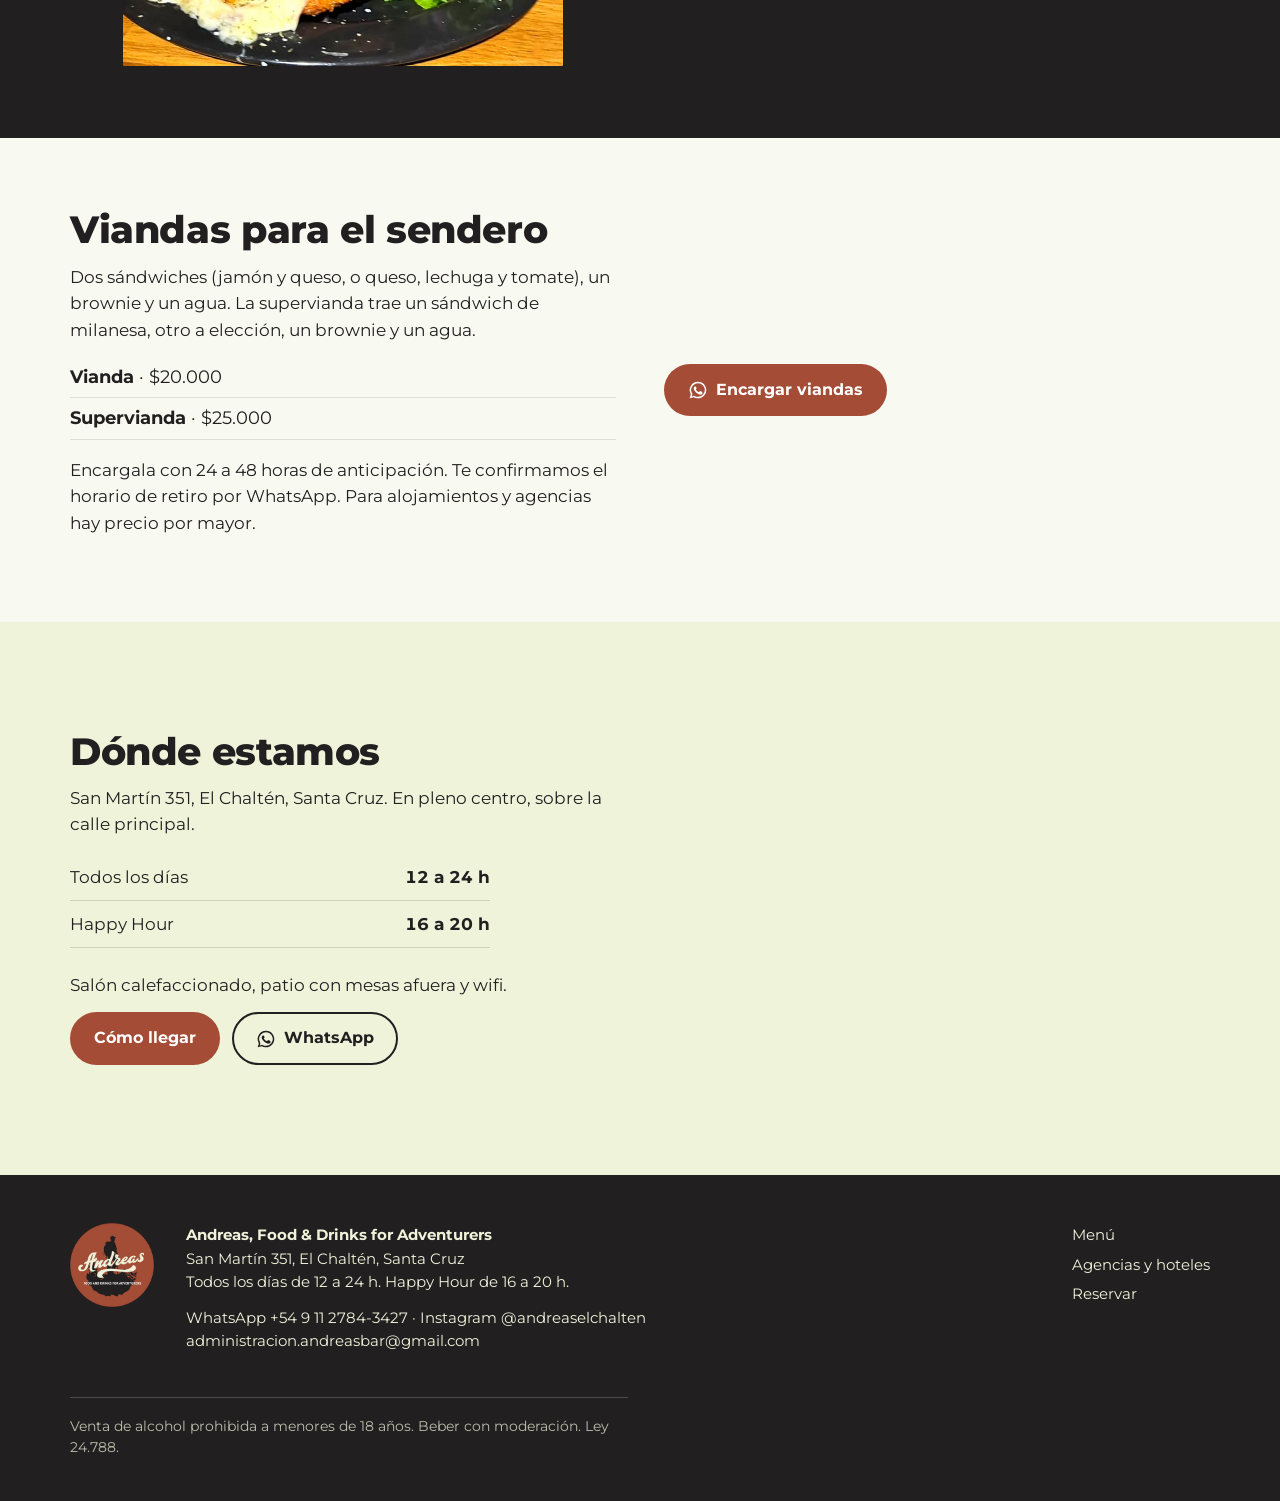
==== commit c124d343: "Página /ig/ para el link de la bio; happy hour sin asociar cerveza con el sendero y con leyenda lega" ====
--- a/index.html
+++ b/index.html
@@ -38,7 +38,7 @@
 <div class="wrap portada-texto">
 <p class="estado" data-estado><i></i><span>Todos los días de 12 a 24 h</span></p>
 <h1>Del sendero a la mesa.</h1>
-<p class="bajada">Hamburguesas, milanesas, pizzas caseras y bife, con cerveza tirada. En el centro de El Chaltén, sobre la calle principal.</p>
+<p class="bajada">La mesa donde termina la aventura: hamburguesas, milanesas, pizzas caseras y bife, en la calle principal de El Chaltén.</p>
 <div class="acciones">
 <a class="btn btn-wa" href="/reservas/">Reservar mesa</a>
 <a class="btn btn-claro" href="/menu/">Ver el menú</a>
@@ -87,7 +87,8 @@
 <svg class="cresta arriba" viewBox="0 0 1440 90" preserveAspectRatio="none" aria-hidden="true"><path fill="#c8322a" d="M0 90V62l70-18 55 14 80-34 60 22 48-30 38 16 52-26 40 12 62-14 44 22 70-28 34 10 30-20 52 30 66-8 58 24 74-36 46 16 40-12 58 28 70-20 52 14 66-30 44 18 38-10 70 26 52-8V90z"/></svg>
 <div class="wrap">
 <div class="grande">16–20 h</div>
-<p><b>Happy Hour.</b> Dos cervezas por $15.000, todos los días. Ideal para la vuelta del sendero, en el salón calefaccionado o en las mesas de afuera.</p>
+<p><b>Happy Hour.</b> Dos cervezas por $15.000, todos los días, en el salón calefaccionado o en las mesas de afuera.</p>
+<p class="legal-hh">Beber con moderación. Prohibida su venta a menores de 18 años.</p>
 <img class="hh-plato" src="/img/plato-milanesa-sm.webp" alt="" width="320" height="320" loading="lazy">
 </div>
 </section>
@@ -99,10 +100,6 @@
 <a class="puntaje" href="https://www.google.com/maps/search/?api=1&query=Andreas+Food+and+Drinks+San+Mart%C3%ADn+351+El+Chalt%C3%A9n"><b>4,5</b><span><span class="estrellas" aria-hidden="true">★★★★★</span><br>en Google, más de 160 reseñas</span></a>
 </div>
 <div class="resenas"><figure class="resena">
-<blockquote><p>Luego de hacer el sendero hacia Laguna de los Tres, el mejor lugar para descansar y tomar una birrita.</p></blockquote>
-<figcaption><span class="estrellas" aria-label="5 estrellas">★★★★★</span> <b>Cristian G.</b></figcaption>
-</figure>
-<figure class="resena">
 <blockquote><p>Muy buen ambiente y excelente atención. Nos sentamos afuera y disfrutamos ver a los caminantes terminando su día.</p></blockquote>
 <figcaption><span class="estrellas" aria-label="4 estrellas">★★★★☆</span> <b>Kate B.</b> <span>· Traducida del inglés</span></figcaption>
 </figure>
--- a/css/site.css
+++ b/css/site.css
@@ -410,3 +410,19 @@
 details.pedir>summary{list-style:none;cursor:pointer;display:inline-flex}
 details.pedir>summary::-webkit-details-marker{display:none}
 details.pedir[open]>summary{display:none}
+.legal-hh{font-size:.8rem;opacity:.75;margin-top:10px}
+/* Link de la bio de Instagram */
+body.ig{background:var(--carbon);color:var(--crema);min-height:100vh}
+.ig-wrap{max-width:440px;margin:0 auto;padding:32px 16px 40px;text-align:center}
+.ig-logo{display:block;margin:0 auto;width:96px;height:96px;border-radius:50%}
+.ig .estado{justify-content:center;margin:14px 0 4px}
+.ig h1{font-size:1.9rem;line-height:1.15;margin:8px 0 24px}
+.ig h1 small{display:block;font-size:1rem;font-weight:600;opacity:.75;margin-top:8px}
+.ig-botones{display:grid;gap:12px}
+.ig-btn{display:block;padding:14px 18px;border-radius:16px;border:1.5px solid rgba(239,243,218,.35);color:var(--crema);text-decoration:none}
+.ig-btn b{display:block;font-size:1.1rem}
+.ig-btn span{display:block;font-size:.88rem;opacity:.75}
+.ig-btn.principal{background:var(--rojo);border-color:var(--rojo)}
+.ig-btn:focus-visible{outline:3px solid var(--crema);outline-offset:2px}
+.ig-dato{margin:18px 0 0;font-size:.95rem;opacity:.85}
+.ig-legal{margin-top:24px;font-size:.72rem;opacity:.55}
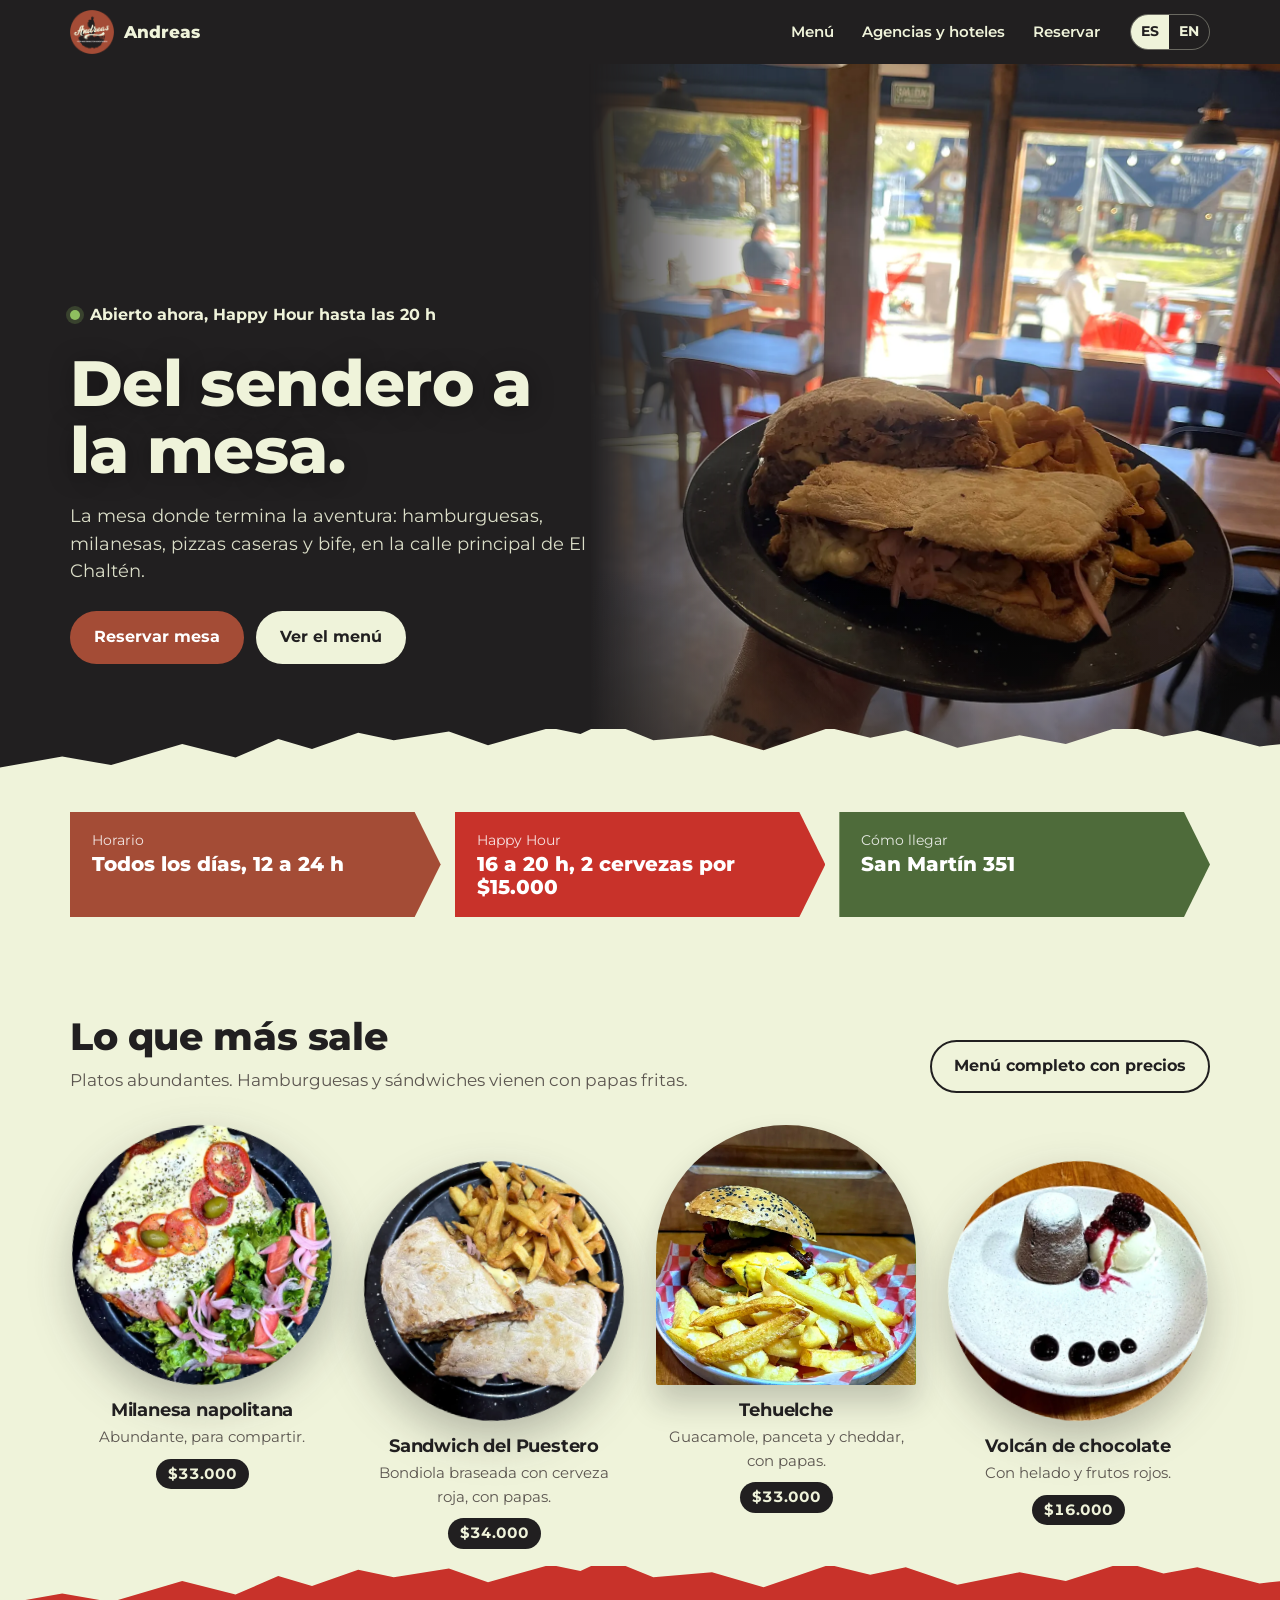
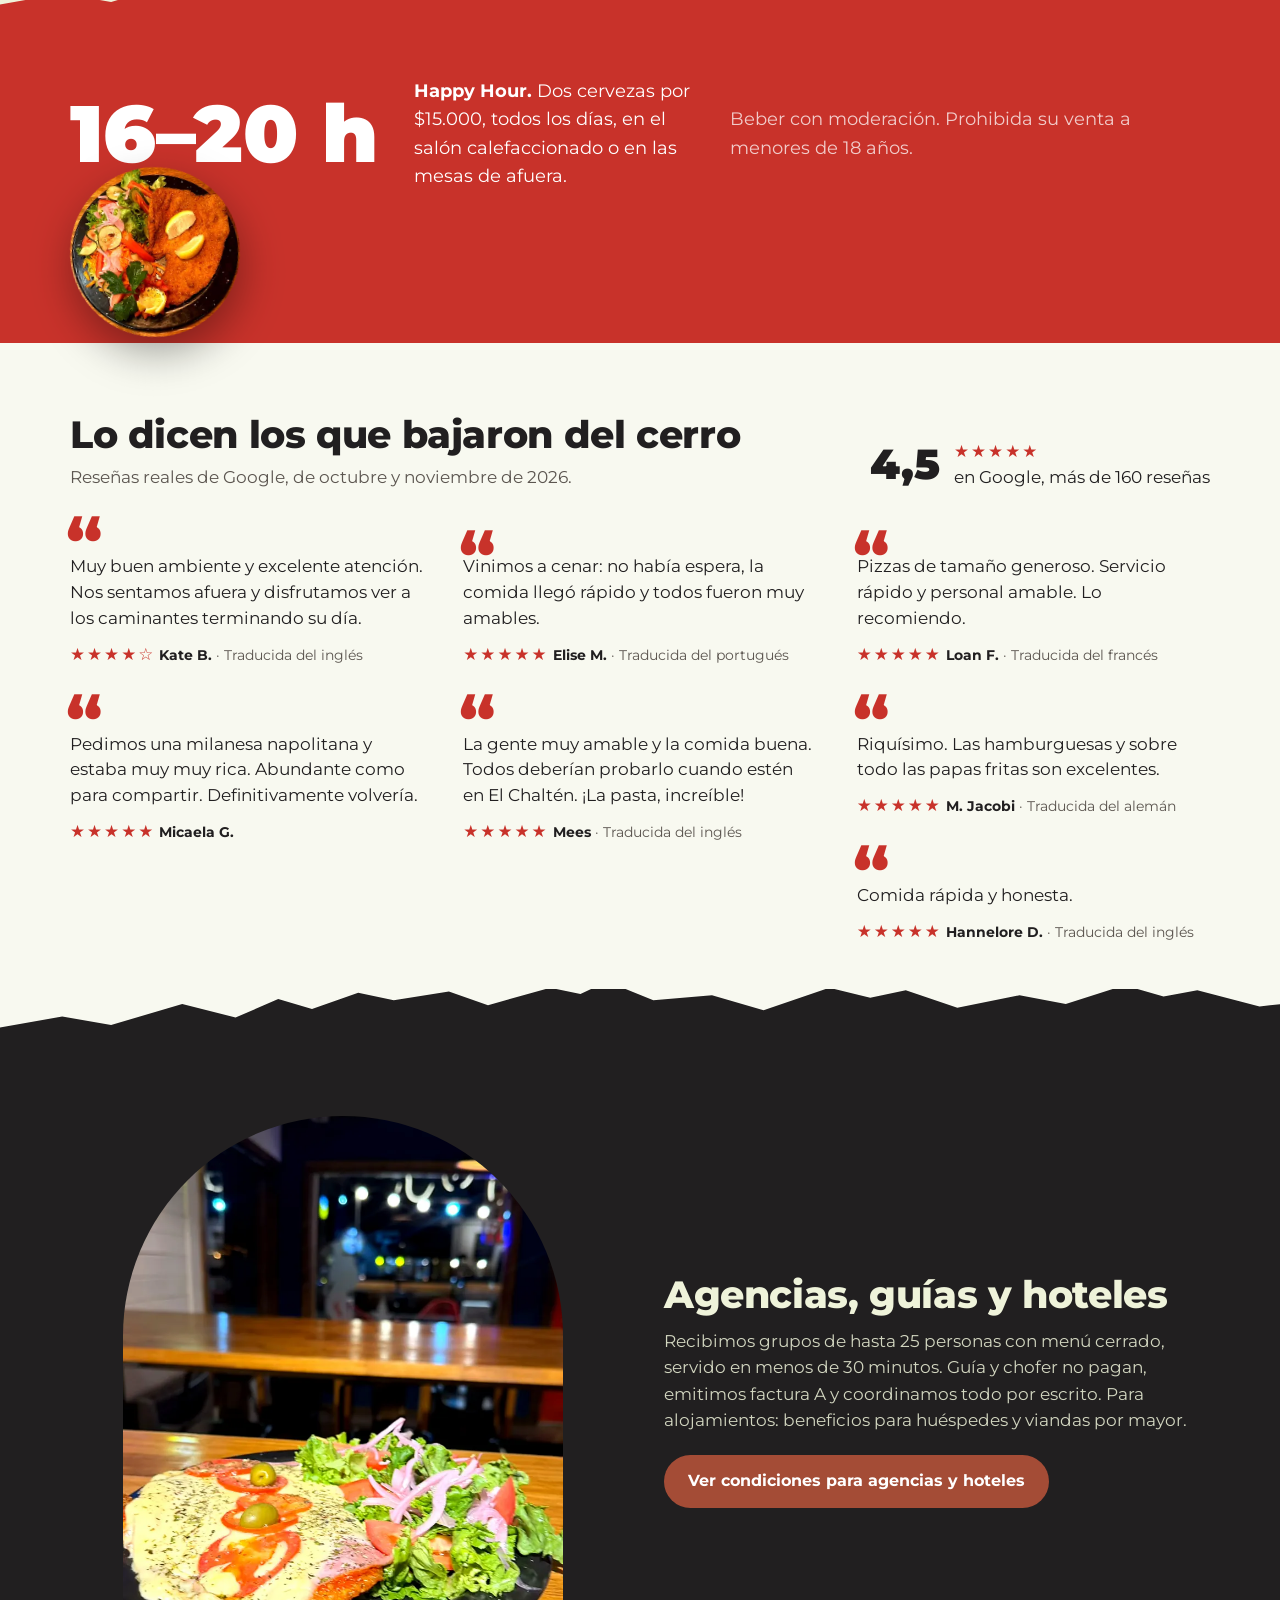
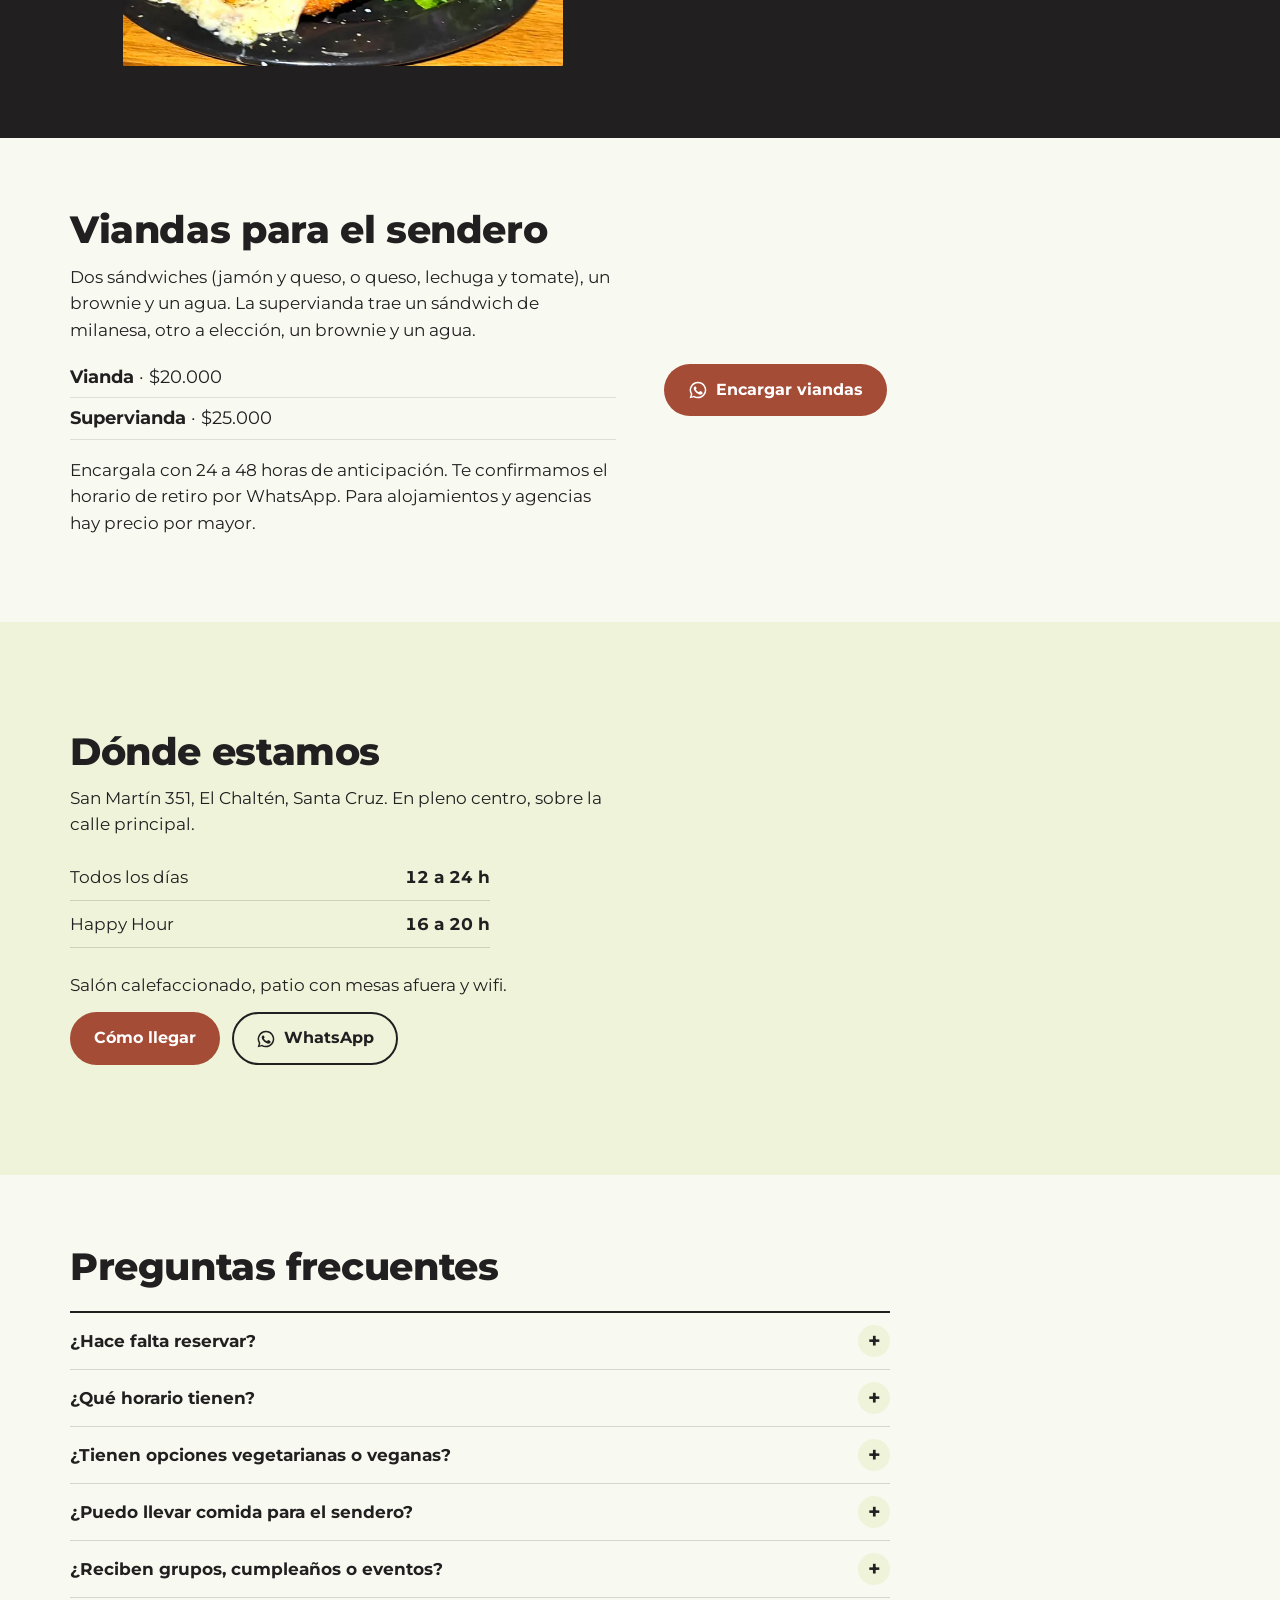
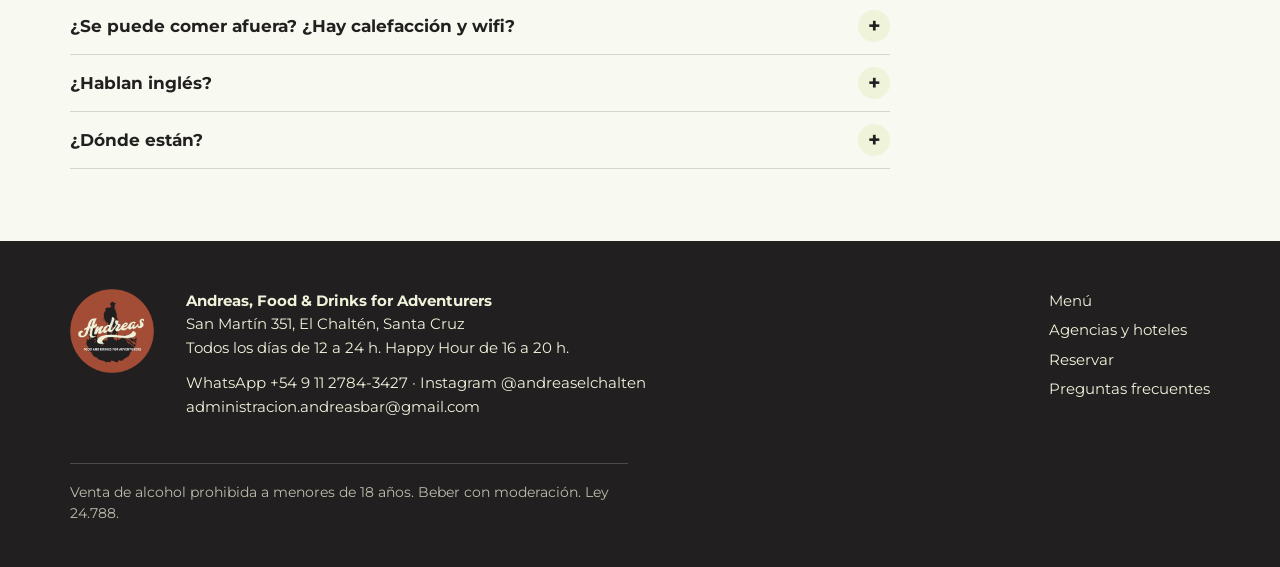
==== commit 37a7291c: "Fotos en el menú, preguntas frecuentes y arreglos de la revisión - Menú: miniaturas de 8 platos (se " ====
--- a/index.html
+++ b/index.html
@@ -22,6 +22,7 @@
 <link rel="stylesheet" href="https://fonts.googleapis.com/css2?family=Montserrat:wght@400..900&display=swap">
 <link rel="stylesheet" href="/css/site.css">
 <script type="application/ld+json">{"@context": "https://schema.org", "@type": "Restaurant", "@id": "https://andreaselchalten.com/#restaurante", "name": "Andreas – Food & Drinks for Adventurers", "url": "https://andreaselchalten.com/", "image": ["https://andreaselchalten.com/img/salon-sandwich-1400.webp", "https://andreaselchalten.com/img/logo-1024.png"], "logo": "https://andreaselchalten.com/img/logo-1024.png", "telephone": "+5491127843427", "email": "administracion.andreasbar@gmail.com", "address": {"@type": "PostalAddress", "streetAddress": "San Martín 351", "addressLocality": "El Chaltén", "addressRegion": "Santa Cruz", "postalCode": "9301", "addressCountry": "AR"}, "geo": {"@type": "GeoCoordinates", "latitude": -49.3312, "longitude": -72.8862}, "openingHoursSpecification": [{"@type": "OpeningHoursSpecification", "dayOfWeek": ["Monday", "Tuesday", "Wednesday", "Thursday", "Friday", "Saturday", "Sunday"], "opens": "12:00", "closes": "23:59"}], "servesCuisine": ["Hamburguesas", "Milanesas", "Pizza", "Pastas", "Parrilla"], "priceRange": "$$", "currenciesAccepted": "ARS", "hasMenu": "https://andreaselchalten.com/menu/", "acceptsReservations": "https://andreaselchalten.com/reservas/", "sameAs": ["https://instagram.com/andreaselchalten"], "inLanguage": ["es", "en"]}</script>
+<script type="application/ld+json">{"@context": "https://schema.org", "@type": "FAQPage", "inLanguage": "es", "mainEntity": [{"@type": "Question", "name": "¿Hace falta reservar?", "acceptedAnswer": {"@type": "Answer", "text": "No es obligatorio: podés venir directamente. Si querés asegurarte una mesa, reservala online eligiéndola en el plano, con al menos 12 horas de anticipación, o escribinos por WhatsApp."}}, {"@type": "Question", "name": "¿Qué horario tienen?", "acceptedAnswer": {"@type": "Answer", "text": "Abrimos todos los días de 12 a 24 h. El Happy Hour es de 16 a 20 h, con 2 cervezas por $15.000."}}, {"@type": "Question", "name": "¿Tienen opciones vegetarianas o veganas?", "acceptedAnswer": {"@type": "Answer", "text": "Sí, vegetarianas: la hamburguesa Corinto con medallón de vegetales, la provoleta y las pizzas mozzarella, napolitana y fugazza. No tenemos platos veganos. Si tenés alergias, avisale al mozo antes de pedir."}}, {"@type": "Question", "name": "¿Puedo llevar comida para el sendero?", "acceptedAnswer": {"@type": "Answer", "text": "Sí, preparamos viandas: dos sándwiches, un brownie y un agua por $20.000, o la supervianda con sándwich de milanesa por $25.000. Encargalas con 24 a 48 horas de anticipación y te confirmamos el horario de retiro por WhatsApp."}}, {"@type": "Question", "name": "¿Reciben grupos, cumpleaños o eventos?", "acceptedAnswer": {"@type": "Answer", "text": "Sí. Para 7 personas o más armamos una mesa grande, adentro o en el patio: pedila desde la página de reservas. Las agencias y guías tienen menú grupal para hasta 25 personas, servido en menos de 30 minutos y con factura A."}}, {"@type": "Question", "name": "¿Se puede comer afuera? ¿Hay calefacción y wifi?", "acceptedAnswer": {"@type": "Answer", "text": "Sí: tenemos patio con mesas afuera sobre la calle San Martín y un salón calefaccionado para los días de viento. Hay wifi para los clientes."}}, {"@type": "Question", "name": "¿Hablan inglés?", "acceptedAnswer": {"@type": "Answer", "text": "Sí, atendemos en español y en inglés, y la carta está en los dos idiomas."}}, {"@type": "Question", "name": "¿Dónde están?", "acceptedAnswer": {"@type": "Answer", "text": "En San Martín 351, la calle principal de El Chaltén, en pleno centro."}}]}</script>
 </head>
 <body>
 <a class="salto" href="#contenido">Ir al contenido</a>
@@ -158,7 +159,7 @@
 <div><label for="v-fecha">Día de retiro</label><input id="v-fecha" type="date" required data-anticipacion="1" data-etiqueta="Retiro"></div>
 <div><label for="v-hora">Hora de retiro</label><input id="v-hora" type="time" required data-etiqueta="Hora"></div>
 <div class="full"><label for="v-notas">Comentarios</label><textarea id="v-notas" data-etiqueta="Comentarios" placeholder="Cuántas vegetarianas, a qué sendero vas, etc."></textarea></div>
-<p class="error full" hidden role="alert">Revisá los campos marcados: faltan datos.</p>
+<div class="trampa" aria-hidden="true"><label>Sitio web<input name="web" tabindex="-1" autocomplete="off"></label></div><p class="error full" hidden role="alert">Revisá los campos marcados: faltan datos.</p>
 <div class="full"><button class="btn btn-wa" type="submit"><svg viewBox="0 0 24 24" aria-hidden="true"><path fill="currentColor" d="M12 2a10 10 0 0 0-8.6 15.1L2 22l5-1.3A10 10 0 1 0 12 2Zm0 18.2a8.2 8.2 0 0 1-4.2-1.1l-.3-.2-3 .8.8-2.9-.2-.3A8.2 8.2 0 1 1 12 20.2Zm4.5-6.1c-.2-.1-1.5-.7-1.7-.8s-.4-.1-.6.1-.7.8-.8 1-.3.2-.5.1a6.7 6.7 0 0 1-3.3-2.9c-.3-.4.2-.4.7-1.3.1-.2 0-.3 0-.4l-.8-1.8c-.2-.5-.4-.4-.6-.4h-.5a1 1 0 0 0-.7.3 3 3 0 0 0-.9 2.2 5.2 5.2 0 0 0 1.1 2.7 11.8 11.8 0 0 0 4.5 4c1.7.7 2.3.8 3.2.6a2.7 2.7 0 0 0 1.8-1.2 2.2 2.2 0 0 0 .1-1.2c0-.1-.2-.2-.4-.3Z"/></svg>Pedir viandas por WhatsApp</button></div>
 </form></details></div>
 </div>
@@ -176,6 +177,12 @@
 <div class="acciones"><a class="btn btn-wa" href="https://www.google.com/maps/search/?api=1&query=Andreas+Food+and+Drinks+San+Mart%C3%ADn+351+El+Chalt%C3%A9n">Cómo llegar</a><a class="btn btn-linea" href="https://wa.me/5491127843427?text=Hola%2C%20vi%20la%20web%20de%20Andreas%20y%20quiero%20consultar%3A%20"><svg viewBox="0 0 24 24" aria-hidden="true"><path fill="currentColor" d="M12 2a10 10 0 0 0-8.6 15.1L2 22l5-1.3A10 10 0 1 0 12 2Zm0 18.2a8.2 8.2 0 0 1-4.2-1.1l-.3-.2-3 .8.8-2.9-.2-.3A8.2 8.2 0 1 1 12 20.2Zm4.5-6.1c-.2-.1-1.5-.7-1.7-.8s-.4-.1-.6.1-.7.8-.8 1-.3.2-.5.1a6.7 6.7 0 0 1-3.3-2.9c-.3-.4.2-.4.7-1.3.1-.2 0-.3 0-.4l-.8-1.8c-.2-.5-.4-.4-.6-.4h-.5a1 1 0 0 0-.7.3 3 3 0 0 0-.9 2.2 5.2 5.2 0 0 0 1.1 2.7 11.8 11.8 0 0 0 4.5 4c1.7.7 2.3.8 3.2.6a2.7 2.7 0 0 0 1.8-1.2 2.2 2.2 0 0 0 .1-1.2c0-.1-.2-.2-.4-.3Z"/></svg>WhatsApp</a></div>
 </div>
 <iframe class="mapa" src="https://www.google.com/maps?q=Andreas+Food+%26+Drinks,+San+Mart%C3%ADn+351,+El+Chalt%C3%A9n,+Santa+Cruz&output=embed" title="Mapa de Andreas en El Chaltén" loading="lazy" referrerpolicy="no-referrer-when-downgrade"></iframe>
+</div>
+</section>
+<section class="seccion" id="preguntas">
+<div class="wrap">
+<h2>Preguntas frecuentes</h2>
+<div class="preguntas"><details class="pregunta"><summary>¿Hace falta reservar?</summary><p>No es obligatorio: podés venir directamente. Si querés asegurarte una mesa, reservala online eligiéndola en el plano, con al menos 12 horas de anticipación, o escribinos por WhatsApp. <a href="/reservas/">Reservar mesa</a></p></details><details class="pregunta"><summary>¿Qué horario tienen?</summary><p>Abrimos todos los días de 12 a 24 h. El Happy Hour es de 16 a 20 h, con 2 cervezas por $15.000.</p></details><details class="pregunta"><summary>¿Tienen opciones vegetarianas o veganas?</summary><p>Sí, vegetarianas: la hamburguesa Corinto con medallón de vegetales, la provoleta y las pizzas mozzarella, napolitana y fugazza. No tenemos platos veganos. Si tenés alergias, avisale al mozo antes de pedir. <a href="/menu/">Ver el menú</a></p></details><details class="pregunta"><summary>¿Puedo llevar comida para el sendero?</summary><p>Sí, preparamos viandas: dos sándwiches, un brownie y un agua por $20.000, o la supervianda con sándwich de milanesa por $25.000. Encargalas con 24 a 48 horas de anticipación y te confirmamos el horario de retiro por WhatsApp. <a href="#viandas">Encargar viandas</a></p></details><details class="pregunta"><summary>¿Reciben grupos, cumpleaños o eventos?</summary><p>Sí. Para 7 personas o más armamos una mesa grande, adentro o en el patio: pedila desde la página de reservas. Las agencias y guías tienen menú grupal para hasta 25 personas, servido en menos de 30 minutos y con factura A. <a href="/agencias/">Agencias, guías y hoteles</a></p></details><details class="pregunta"><summary>¿Se puede comer afuera? ¿Hay calefacción y wifi?</summary><p>Sí: tenemos patio con mesas afuera sobre la calle San Martín y un salón calefaccionado para los días de viento. Hay wifi para los clientes.</p></details><details class="pregunta"><summary>¿Hablan inglés?</summary><p>Sí, atendemos en español y en inglés, y la carta está en los dos idiomas.</p></details><details class="pregunta"><summary>¿Dónde están?</summary><p>En San Martín 351, la calle principal de El Chaltén, en pleno centro. <a href="#ubicacion">Cómo llegar</a></p></details></div>
 </div>
 </section>
 <nav class="indice" aria-label="En esta página" data-indice>
@@ -187,6 +194,7 @@
 <li><a href="#grupos"><span>Grupos y agencias</span></a></li>
 <li><a href="#viandas"><span>Viandas</span></a></li>
 <li><a href="#ubicacion"><span>Cómo llegar</span></a></li>
+<li><a href="#preguntas"><span>Preguntas</span></a></li>
 <li class="indice-cta"><a href="/reservas/">Reservar mesa</a></li>
 </ol>
 </nav>
@@ -198,7 +206,7 @@
 <p><b>Andreas, Food &amp; Drinks for Adventurers</b><br>San Martín 351, El Chaltén, Santa Cruz<br>Todos los días de 12 a 24 h. Happy Hour de 16 a 20 h.</p>
 <p><a href="https://wa.me/5491127843427">WhatsApp +54 9 11 2784-3427</a> · <a href="https://instagram.com/andreaselchalten">Instagram @andreaselchalten</a><br><a href="mailto:administracion.andreasbar@gmail.com">administracion.andreasbar@gmail.com</a></p>
 </div>
-<ul><li><a href="/menu/">Menú</a></li><li><a href="/agencias/">Agencias y hoteles</a></li><li><a href="/reservas/">Reservar</a></li></ul>
+<ul><li><a href="/menu/">Menú</a></li><li><a href="/agencias/">Agencias y hoteles</a></li><li><a href="/reservas/">Reservar</a></li><li><a href="/#preguntas">Preguntas frecuentes</a></li></ul>
 <p class="legal">Venta de alcohol prohibida a menores de 18 años. Beber con moderación. Ley 24.788.</p>
 </div>
 </footer>
--- a/css/site.css
+++ b/css/site.css
@@ -426,3 +426,46 @@
 .ig-btn:focus-visible{outline:3px solid var(--crema);outline-offset:2px}
 .ig-dato{margin:18px 0 0;font-size:.95rem;opacity:.85}
 .ig-legal{margin-top:24px;font-size:.72rem;opacity:.55}
+/* Fotos en la carta */
+.item.con-foto{grid-template-columns:88px 1fr auto;align-items:start}
+.item.con-foto .foto-item{grid-row:1/span 2;grid-column:1}
+.item.con-foto h3{grid-column:2}
+.item.con-foto .precio{grid-column:3}
+.item.con-foto p{grid-column:2/-1}
+.foto-item{display:block;width:88px;height:88px;border-radius:50%;overflow:hidden;background:var(--crema)}
+.foto-item img{width:100%;height:100%;object-fit:cover;display:block;transition:transform .25s ease}
+.foto-item:hover img{transform:scale(1.06)}
+.fotos-seccion{display:grid;grid-template-columns:repeat(2,minmax(0,220px));gap:14px;margin:18px 0 4px}
+.fotos-seccion a{display:block;border-radius:var(--radio);overflow:hidden}
+.fotos-seccion img{width:100%;aspect-ratio:4/5;object-fit:cover;display:block;transition:transform .25s ease}
+.fotos-seccion a:hover img{transform:scale(1.04)}
+@media (max-width:760px){.fotos-seccion img{aspect-ratio:1}.item.con-foto{grid-template-columns:72px 1fr auto;column-gap:14px}.foto-item{width:72px;height:72px}}
+/* Visor de fotos */
+.visor{border:0;padding:0;background:transparent;max-width:min(92vw,640px);max-height:92vh;overflow:visible}
+.visor::backdrop{background:rgba(20,18,19,.86)}
+.visor img{display:block;max-width:100%;max-height:82vh;width:auto;height:auto;border-radius:var(--radio)}
+.visor p{color:var(--crema);text-align:center;margin:10px 0 0;font-weight:600}
+.visor button{position:absolute;top:-14px;right:-14px;width:44px;height:44px;border-radius:50%;border:0;background:var(--crema);color:var(--carbon);font:800 1.4rem/1 inherit;cursor:pointer}
+/* Preguntas frecuentes */
+.preguntas{max-width:820px;margin-top:24px;border-top:2px solid var(--carbon)}
+.pregunta{border-bottom:1px solid var(--linea)}
+.pregunta summary{list-style:none;cursor:pointer;display:flex;justify-content:space-between;align-items:center;gap:16px;min-height:56px;padding:12px 0;font-weight:700;font-size:1.05rem}
+.pregunta summary::-webkit-details-marker{display:none}
+.pregunta summary::after{content:"+";flex-shrink:0;width:32px;height:32px;border-radius:50%;display:grid;place-items:center;background:var(--crema);font-size:1.3rem;font-weight:700;transition:transform .2s ease}
+.pregunta[open] summary::after{transform:rotate(45deg)}
+.pregunta p{margin:0 0 18px;color:var(--suave);max-width:68ch}
+.pregunta p a{font-weight:700;color:var(--terracota);white-space:nowrap}
+/* Campo trampa contra robots: invisible para las personas */
+.trampa{position:absolute!important;left:-10000px;width:1px;height:1px;overflow:hidden}
+/* Botones cómodos para el dedo (mínimo 44 px) en pantallas táctiles */
+@media (pointer:coarse){
+  .nav a{min-height:44px;display:inline-flex;align-items:center}
+  .idioma a,.idioma span{min-height:42px;display:inline-flex;align-items:center;padding:0 14px}
+  .chips a{min-height:44px;display:inline-flex;align-items:center}
+  .pie ul{gap:0}
+  .pie ul a,.pie p a{display:inline-flex;align-items:center;min-height:44px}
+}
+@media (pointer:coarse){
+  .pregunta p a,.aviso a{display:inline-flex;align-items:center;min-height:44px}
+}
+@media (max-width:760px) and (pointer:coarse){.chips{top:110px}.carta section{scroll-margin-top:172px}}
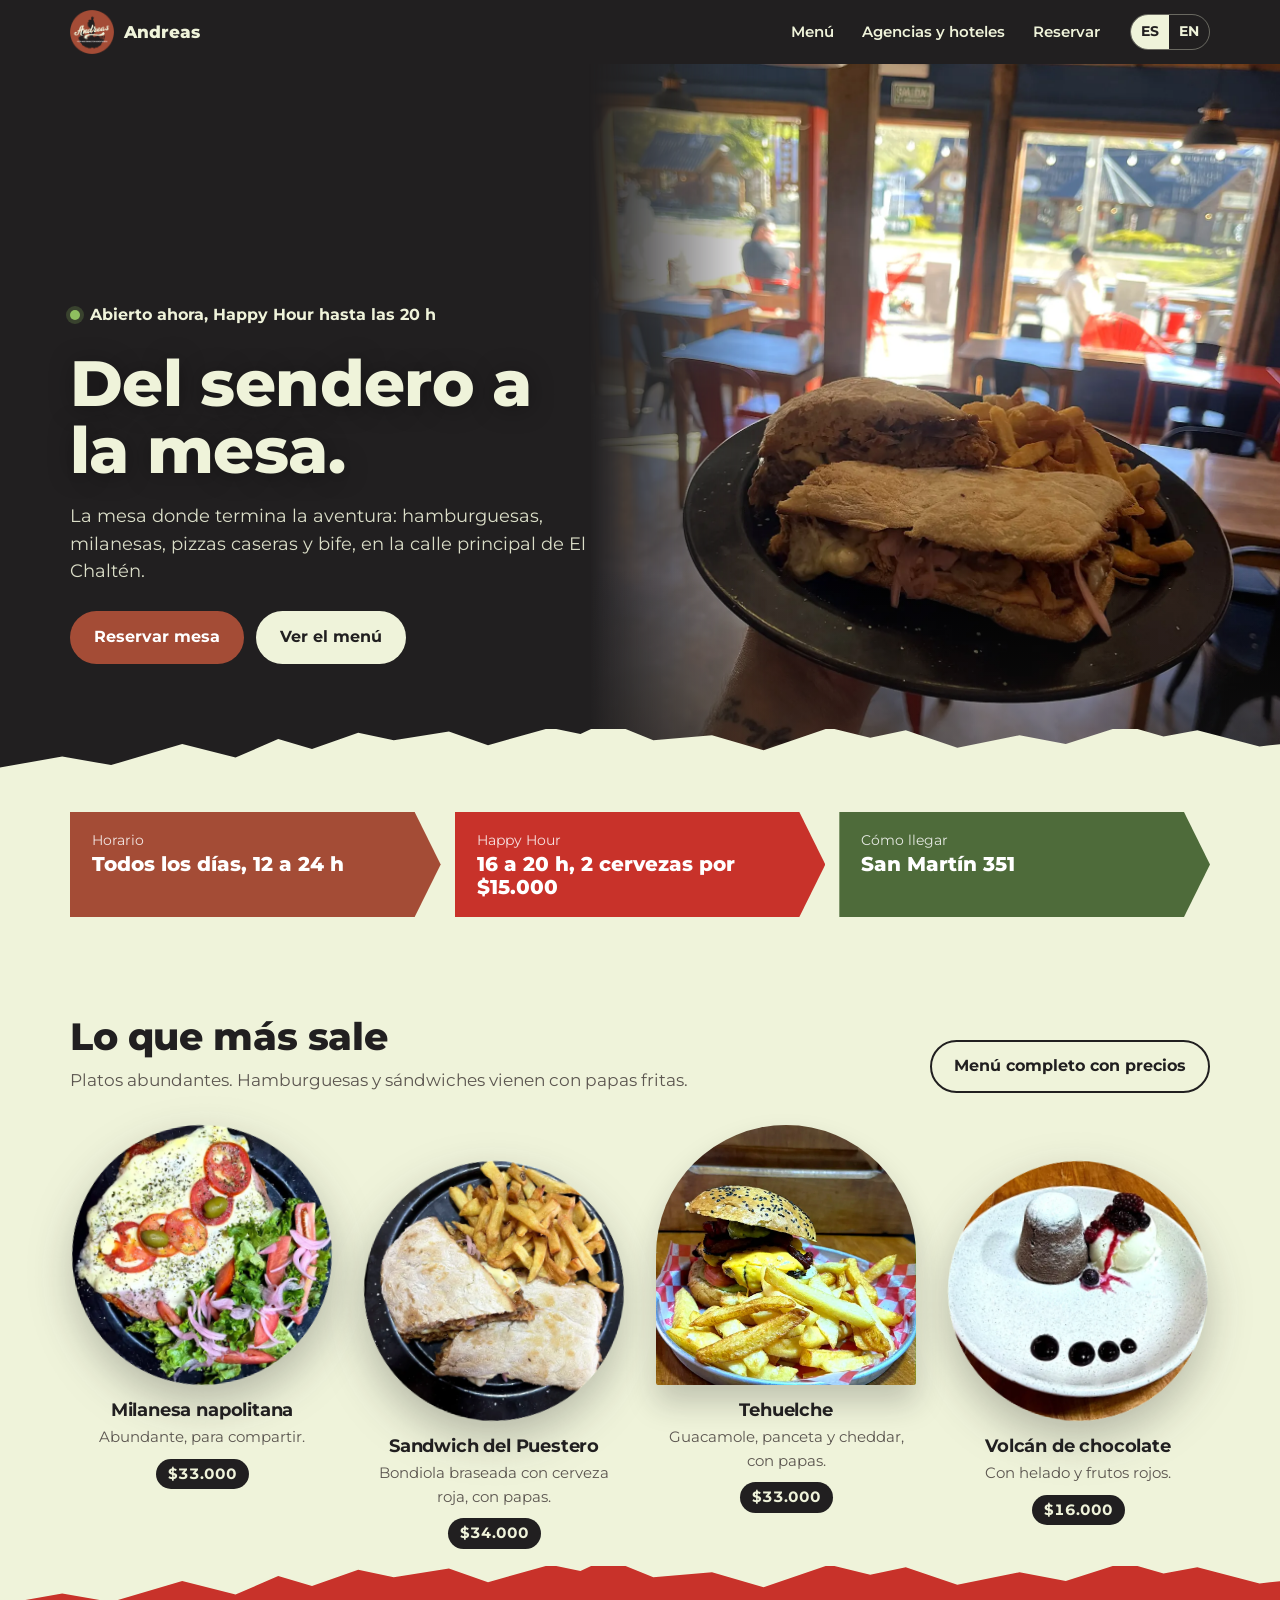
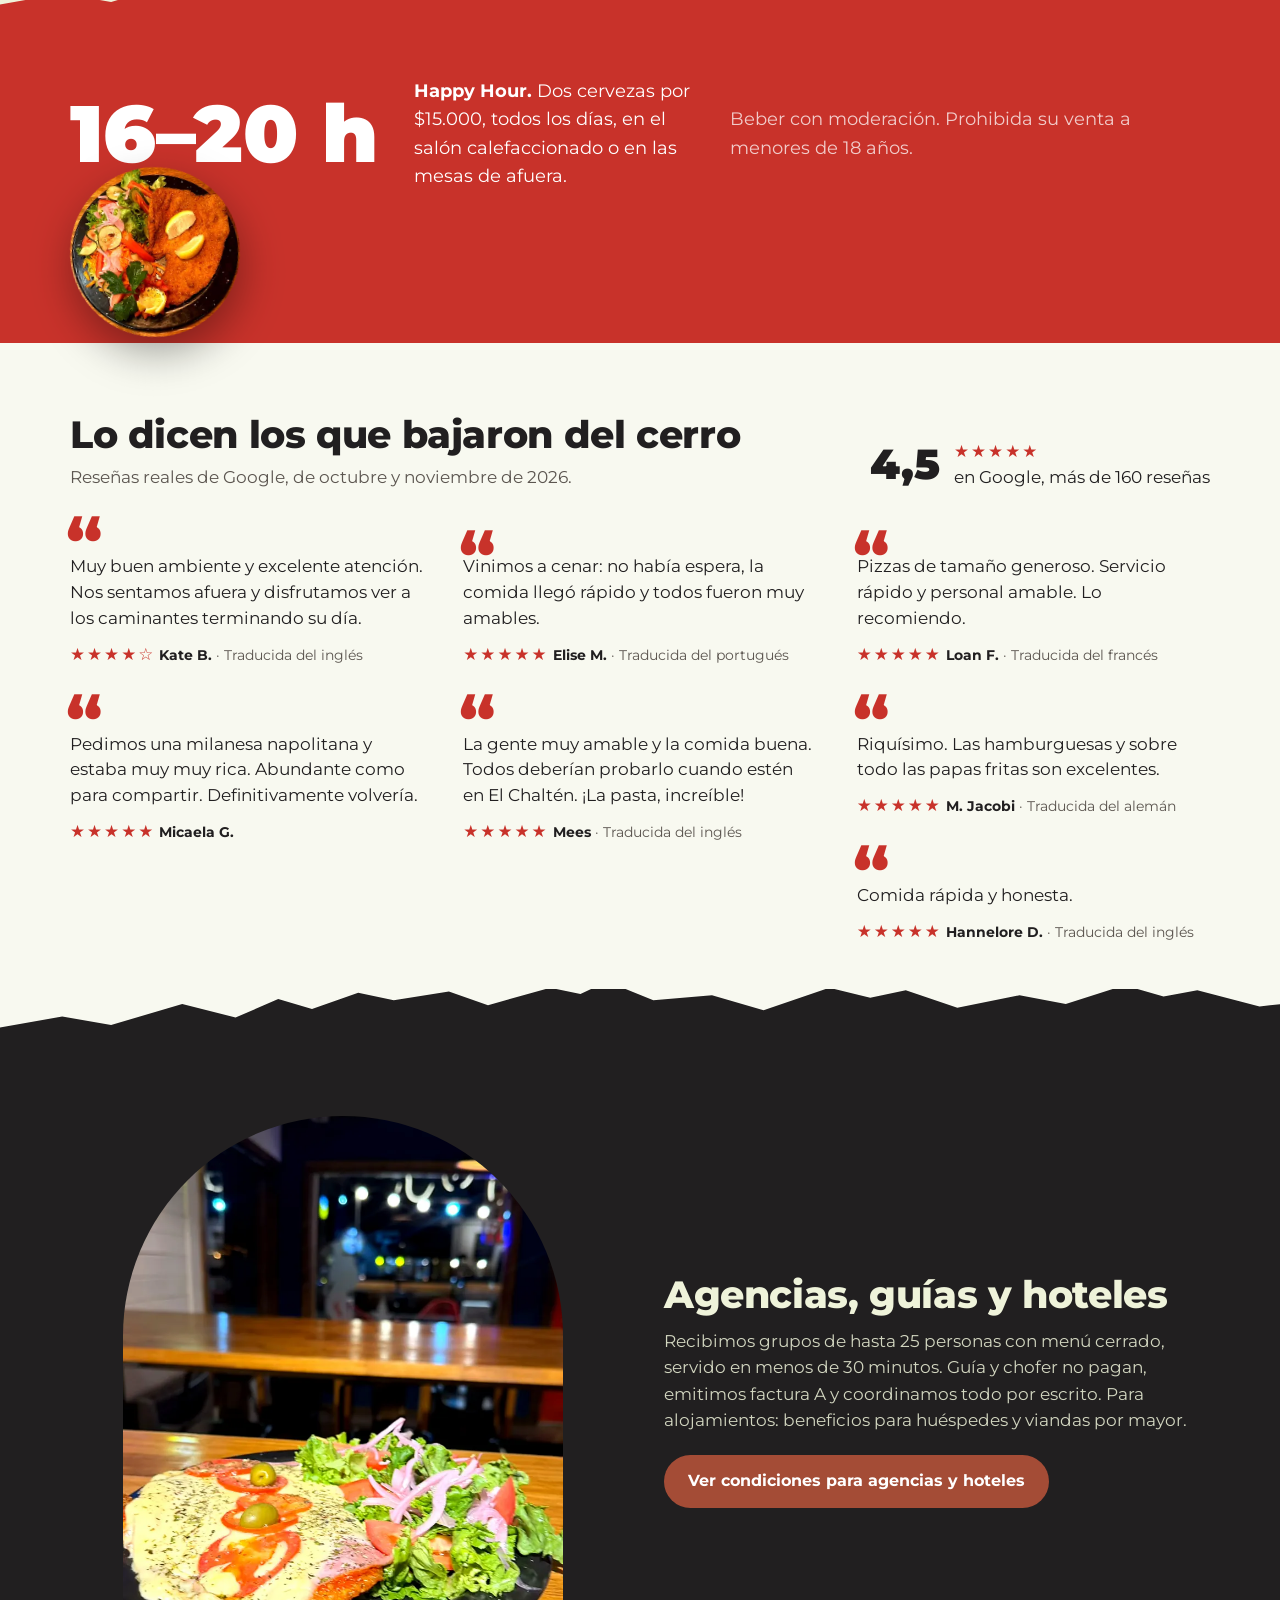
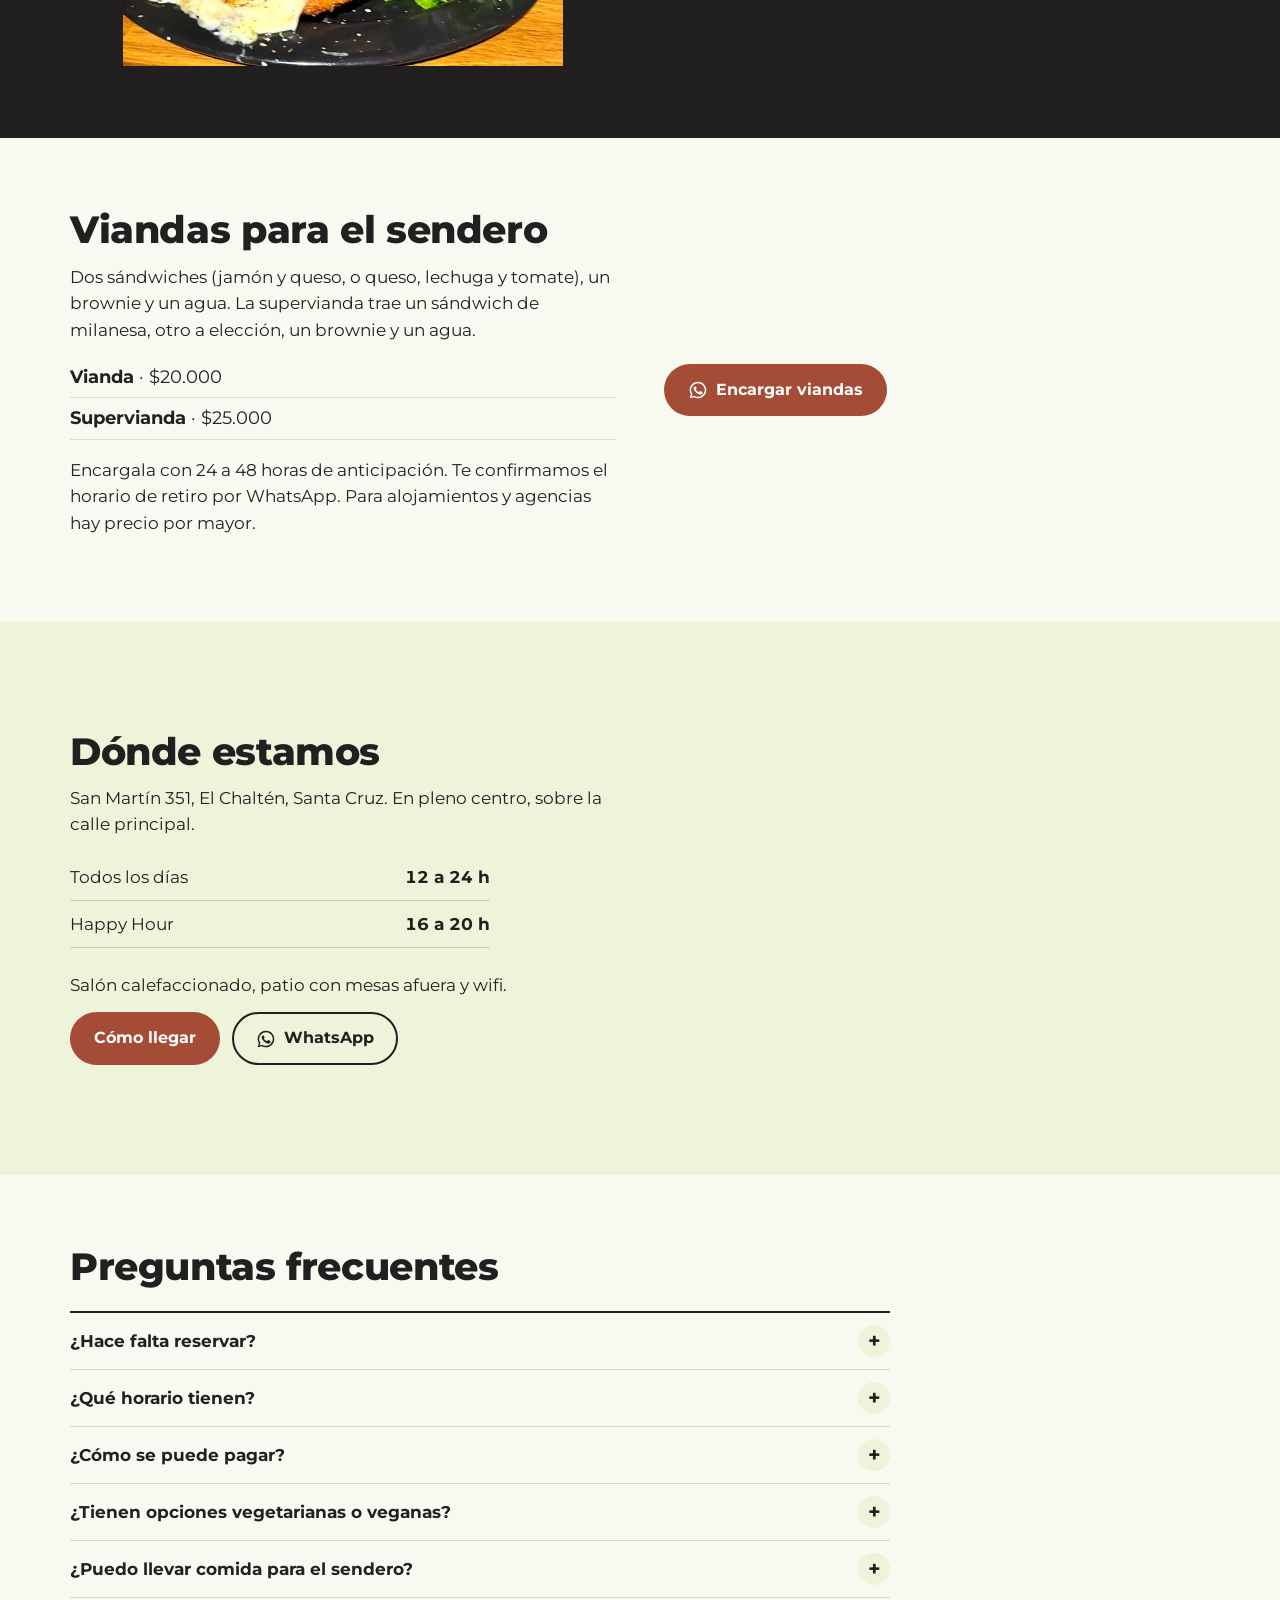
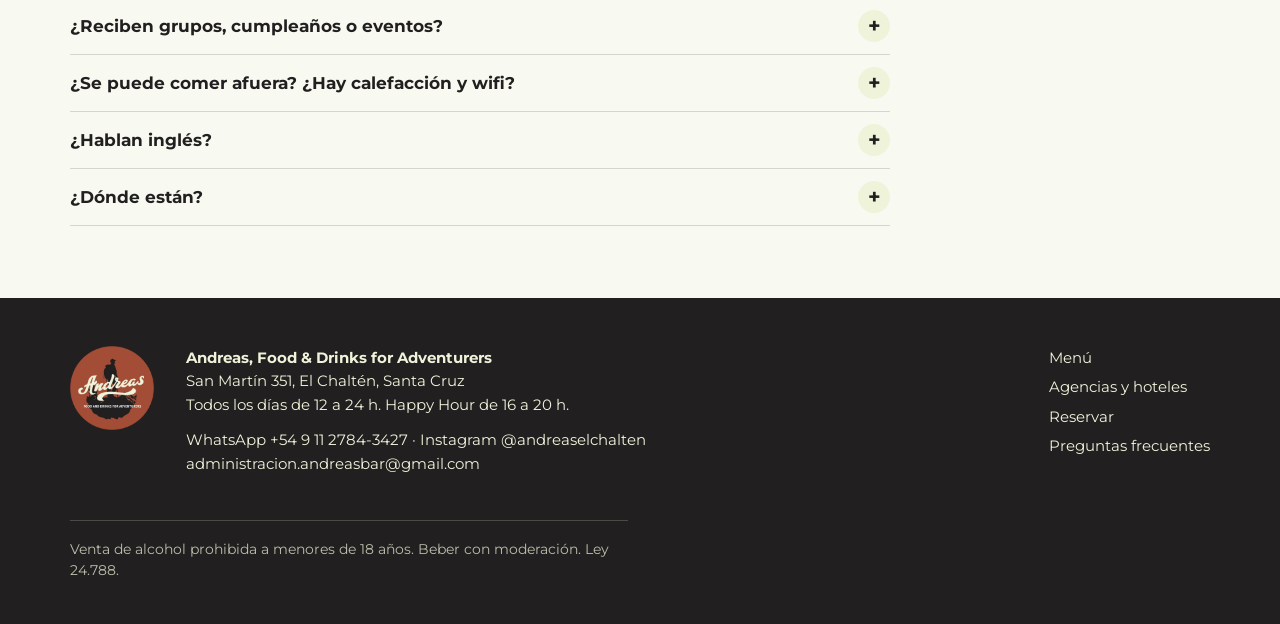
==== commit cd608058: "Fotos de Cheese Bacon y Cordillerana; pregunta sobre medios de pago - Las fotos de hamburguesas pasa" ====
--- a/index.html
+++ b/index.html
@@ -21,8 +21,8 @@
 <link rel="preconnect" href="https://fonts.gstatic.com" crossorigin>
 <link rel="stylesheet" href="https://fonts.googleapis.com/css2?family=Montserrat:wght@400..900&display=swap">
 <link rel="stylesheet" href="/css/site.css">
-<script type="application/ld+json">{"@context": "https://schema.org", "@type": "Restaurant", "@id": "https://andreaselchalten.com/#restaurante", "name": "Andreas – Food & Drinks for Adventurers", "url": "https://andreaselchalten.com/", "image": ["https://andreaselchalten.com/img/salon-sandwich-1400.webp", "https://andreaselchalten.com/img/logo-1024.png"], "logo": "https://andreaselchalten.com/img/logo-1024.png", "telephone": "+5491127843427", "email": "administracion.andreasbar@gmail.com", "address": {"@type": "PostalAddress", "streetAddress": "San Martín 351", "addressLocality": "El Chaltén", "addressRegion": "Santa Cruz", "postalCode": "9301", "addressCountry": "AR"}, "geo": {"@type": "GeoCoordinates", "latitude": -49.3312, "longitude": -72.8862}, "openingHoursSpecification": [{"@type": "OpeningHoursSpecification", "dayOfWeek": ["Monday", "Tuesday", "Wednesday", "Thursday", "Friday", "Saturday", "Sunday"], "opens": "12:00", "closes": "23:59"}], "servesCuisine": ["Hamburguesas", "Milanesas", "Pizza", "Pastas", "Parrilla"], "priceRange": "$$", "currenciesAccepted": "ARS", "hasMenu": "https://andreaselchalten.com/menu/", "acceptsReservations": "https://andreaselchalten.com/reservas/", "sameAs": ["https://instagram.com/andreaselchalten"], "inLanguage": ["es", "en"]}</script>
-<script type="application/ld+json">{"@context": "https://schema.org", "@type": "FAQPage", "inLanguage": "es", "mainEntity": [{"@type": "Question", "name": "¿Hace falta reservar?", "acceptedAnswer": {"@type": "Answer", "text": "No es obligatorio: podés venir directamente. Si querés asegurarte una mesa, reservala online eligiéndola en el plano, con al menos 12 horas de anticipación, o escribinos por WhatsApp."}}, {"@type": "Question", "name": "¿Qué horario tienen?", "acceptedAnswer": {"@type": "Answer", "text": "Abrimos todos los días de 12 a 24 h. El Happy Hour es de 16 a 20 h, con 2 cervezas por $15.000."}}, {"@type": "Question", "name": "¿Tienen opciones vegetarianas o veganas?", "acceptedAnswer": {"@type": "Answer", "text": "Sí, vegetarianas: la hamburguesa Corinto con medallón de vegetales, la provoleta y las pizzas mozzarella, napolitana y fugazza. No tenemos platos veganos. Si tenés alergias, avisale al mozo antes de pedir."}}, {"@type": "Question", "name": "¿Puedo llevar comida para el sendero?", "acceptedAnswer": {"@type": "Answer", "text": "Sí, preparamos viandas: dos sándwiches, un brownie y un agua por $20.000, o la supervianda con sándwich de milanesa por $25.000. Encargalas con 24 a 48 horas de anticipación y te confirmamos el horario de retiro por WhatsApp."}}, {"@type": "Question", "name": "¿Reciben grupos, cumpleaños o eventos?", "acceptedAnswer": {"@type": "Answer", "text": "Sí. Para 7 personas o más armamos una mesa grande, adentro o en el patio: pedila desde la página de reservas. Las agencias y guías tienen menú grupal para hasta 25 personas, servido en menos de 30 minutos y con factura A."}}, {"@type": "Question", "name": "¿Se puede comer afuera? ¿Hay calefacción y wifi?", "acceptedAnswer": {"@type": "Answer", "text": "Sí: tenemos patio con mesas afuera sobre la calle San Martín y un salón calefaccionado para los días de viento. Hay wifi para los clientes."}}, {"@type": "Question", "name": "¿Hablan inglés?", "acceptedAnswer": {"@type": "Answer", "text": "Sí, atendemos en español y en inglés, y la carta está en los dos idiomas."}}, {"@type": "Question", "name": "¿Dónde están?", "acceptedAnswer": {"@type": "Answer", "text": "En San Martín 351, la calle principal de El Chaltén, en pleno centro."}}]}</script>
+<script type="application/ld+json">{"@context": "https://schema.org", "@type": "Restaurant", "@id": "https://andreaselchalten.com/#restaurante", "name": "Andreas – Food & Drinks for Adventurers", "url": "https://andreaselchalten.com/", "image": ["https://andreaselchalten.com/img/salon-sandwich-1400.webp", "https://andreaselchalten.com/img/logo-1024.png"], "logo": "https://andreaselchalten.com/img/logo-1024.png", "telephone": "+5491127843427", "email": "administracion.andreasbar@gmail.com", "address": {"@type": "PostalAddress", "streetAddress": "San Martín 351", "addressLocality": "El Chaltén", "addressRegion": "Santa Cruz", "postalCode": "9301", "addressCountry": "AR"}, "geo": {"@type": "GeoCoordinates", "latitude": -49.3312, "longitude": -72.8862}, "openingHoursSpecification": [{"@type": "OpeningHoursSpecification", "dayOfWeek": ["Monday", "Tuesday", "Wednesday", "Thursday", "Friday", "Saturday", "Sunday"], "opens": "12:00", "closes": "23:59"}], "servesCuisine": ["Hamburguesas", "Milanesas", "Pizza", "Pastas", "Parrilla"], "priceRange": "$$", "currenciesAccepted": "ARS, USD, EUR", "paymentAccepted": "Efectivo, tarjeta de crédito y débito, QR", "hasMenu": "https://andreaselchalten.com/menu/", "acceptsReservations": "https://andreaselchalten.com/reservas/", "sameAs": ["https://instagram.com/andreaselchalten"], "inLanguage": ["es", "en"]}</script>
+<script type="application/ld+json">{"@context": "https://schema.org", "@type": "FAQPage", "inLanguage": "es", "mainEntity": [{"@type": "Question", "name": "¿Hace falta reservar?", "acceptedAnswer": {"@type": "Answer", "text": "No es obligatorio: podés venir directamente. Si querés asegurarte una mesa, reservala online eligiéndola en el plano, con al menos 12 horas de anticipación, o escribinos por WhatsApp."}}, {"@type": "Question", "name": "¿Qué horario tienen?", "acceptedAnswer": {"@type": "Answer", "text": "Abrimos todos los días de 12 a 24 h. El Happy Hour es de 16 a 20 h, con 2 cervezas por $15.000."}}, {"@type": "Question", "name": "¿Cómo se puede pagar?", "acceptedAnswer": {"@type": "Answer", "text": "Aceptamos tarjeta, QR, efectivo en pesos, dólares y euros."}}, {"@type": "Question", "name": "¿Tienen opciones vegetarianas o veganas?", "acceptedAnswer": {"@type": "Answer", "text": "Sí, vegetarianas: la hamburguesa Corinto con medallón de vegetales, la provoleta y las pizzas mozzarella, napolitana y fugazza. No tenemos platos veganos. Si tenés alergias, avisale al mozo antes de pedir."}}, {"@type": "Question", "name": "¿Puedo llevar comida para el sendero?", "acceptedAnswer": {"@type": "Answer", "text": "Sí, preparamos viandas: dos sándwiches, un brownie y un agua por $20.000, o la supervianda con sándwich de milanesa por $25.000. Encargalas con 24 a 48 horas de anticipación y te confirmamos el horario de retiro por WhatsApp."}}, {"@type": "Question", "name": "¿Reciben grupos, cumpleaños o eventos?", "acceptedAnswer": {"@type": "Answer", "text": "Sí. Para 7 personas o más armamos una mesa grande, adentro o en el patio: pedila desde la página de reservas. Las agencias y guías tienen menú grupal para hasta 25 personas, servido en menos de 30 minutos y con factura A."}}, {"@type": "Question", "name": "¿Se puede comer afuera? ¿Hay calefacción y wifi?", "acceptedAnswer": {"@type": "Answer", "text": "Sí: tenemos patio con mesas afuera sobre la calle San Martín y un salón calefaccionado para los días de viento. Hay wifi para los clientes."}}, {"@type": "Question", "name": "¿Hablan inglés?", "acceptedAnswer": {"@type": "Answer", "text": "Sí, atendemos en español y en inglés, y la carta está en los dos idiomas."}}, {"@type": "Question", "name": "¿Dónde están?", "acceptedAnswer": {"@type": "Answer", "text": "En San Martín 351, la calle principal de El Chaltén, en pleno centro."}}]}</script>
 </head>
 <body>
 <a class="salto" href="#contenido">Ir al contenido</a>
@@ -182,7 +182,7 @@
 <section class="seccion" id="preguntas">
 <div class="wrap">
 <h2>Preguntas frecuentes</h2>
-<div class="preguntas"><details class="pregunta"><summary>¿Hace falta reservar?</summary><p>No es obligatorio: podés venir directamente. Si querés asegurarte una mesa, reservala online eligiéndola en el plano, con al menos 12 horas de anticipación, o escribinos por WhatsApp. <a href="/reservas/">Reservar mesa</a></p></details><details class="pregunta"><summary>¿Qué horario tienen?</summary><p>Abrimos todos los días de 12 a 24 h. El Happy Hour es de 16 a 20 h, con 2 cervezas por $15.000.</p></details><details class="pregunta"><summary>¿Tienen opciones vegetarianas o veganas?</summary><p>Sí, vegetarianas: la hamburguesa Corinto con medallón de vegetales, la provoleta y las pizzas mozzarella, napolitana y fugazza. No tenemos platos veganos. Si tenés alergias, avisale al mozo antes de pedir. <a href="/menu/">Ver el menú</a></p></details><details class="pregunta"><summary>¿Puedo llevar comida para el sendero?</summary><p>Sí, preparamos viandas: dos sándwiches, un brownie y un agua por $20.000, o la supervianda con sándwich de milanesa por $25.000. Encargalas con 24 a 48 horas de anticipación y te confirmamos el horario de retiro por WhatsApp. <a href="#viandas">Encargar viandas</a></p></details><details class="pregunta"><summary>¿Reciben grupos, cumpleaños o eventos?</summary><p>Sí. Para 7 personas o más armamos una mesa grande, adentro o en el patio: pedila desde la página de reservas. Las agencias y guías tienen menú grupal para hasta 25 personas, servido en menos de 30 minutos y con factura A. <a href="/agencias/">Agencias, guías y hoteles</a></p></details><details class="pregunta"><summary>¿Se puede comer afuera? ¿Hay calefacción y wifi?</summary><p>Sí: tenemos patio con mesas afuera sobre la calle San Martín y un salón calefaccionado para los días de viento. Hay wifi para los clientes.</p></details><details class="pregunta"><summary>¿Hablan inglés?</summary><p>Sí, atendemos en español y en inglés, y la carta está en los dos idiomas.</p></details><details class="pregunta"><summary>¿Dónde están?</summary><p>En San Martín 351, la calle principal de El Chaltén, en pleno centro. <a href="#ubicacion">Cómo llegar</a></p></details></div>
+<div class="preguntas"><details class="pregunta"><summary>¿Hace falta reservar?</summary><p>No es obligatorio: podés venir directamente. Si querés asegurarte una mesa, reservala online eligiéndola en el plano, con al menos 12 horas de anticipación, o escribinos por WhatsApp. <a href="/reservas/">Reservar mesa</a></p></details><details class="pregunta"><summary>¿Qué horario tienen?</summary><p>Abrimos todos los días de 12 a 24 h. El Happy Hour es de 16 a 20 h, con 2 cervezas por $15.000.</p></details><details class="pregunta"><summary>¿Cómo se puede pagar?</summary><p>Aceptamos tarjeta, QR, efectivo en pesos, dólares y euros.</p></details><details class="pregunta"><summary>¿Tienen opciones vegetarianas o veganas?</summary><p>Sí, vegetarianas: la hamburguesa Corinto con medallón de vegetales, la provoleta y las pizzas mozzarella, napolitana y fugazza. No tenemos platos veganos. Si tenés alergias, avisale al mozo antes de pedir. <a href="/menu/">Ver el menú</a></p></details><details class="pregunta"><summary>¿Puedo llevar comida para el sendero?</summary><p>Sí, preparamos viandas: dos sándwiches, un brownie y un agua por $20.000, o la supervianda con sándwich de milanesa por $25.000. Encargalas con 24 a 48 horas de anticipación y te confirmamos el horario de retiro por WhatsApp. <a href="#viandas">Encargar viandas</a></p></details><details class="pregunta"><summary>¿Reciben grupos, cumpleaños o eventos?</summary><p>Sí. Para 7 personas o más armamos una mesa grande, adentro o en el patio: pedila desde la página de reservas. Las agencias y guías tienen menú grupal para hasta 25 personas, servido en menos de 30 minutos y con factura A. <a href="/agencias/">Agencias, guías y hoteles</a></p></details><details class="pregunta"><summary>¿Se puede comer afuera? ¿Hay calefacción y wifi?</summary><p>Sí: tenemos patio con mesas afuera sobre la calle San Martín y un salón calefaccionado para los días de viento. Hay wifi para los clientes.</p></details><details class="pregunta"><summary>¿Hablan inglés?</summary><p>Sí, atendemos en español y en inglés, y la carta está en los dos idiomas.</p></details><details class="pregunta"><summary>¿Dónde están?</summary><p>En San Martín 351, la calle principal de El Chaltén, en pleno centro. <a href="#ubicacion">Cómo llegar</a></p></details></div>
 </div>
 </section>
 <nav class="indice" aria-label="En esta página" data-indice>
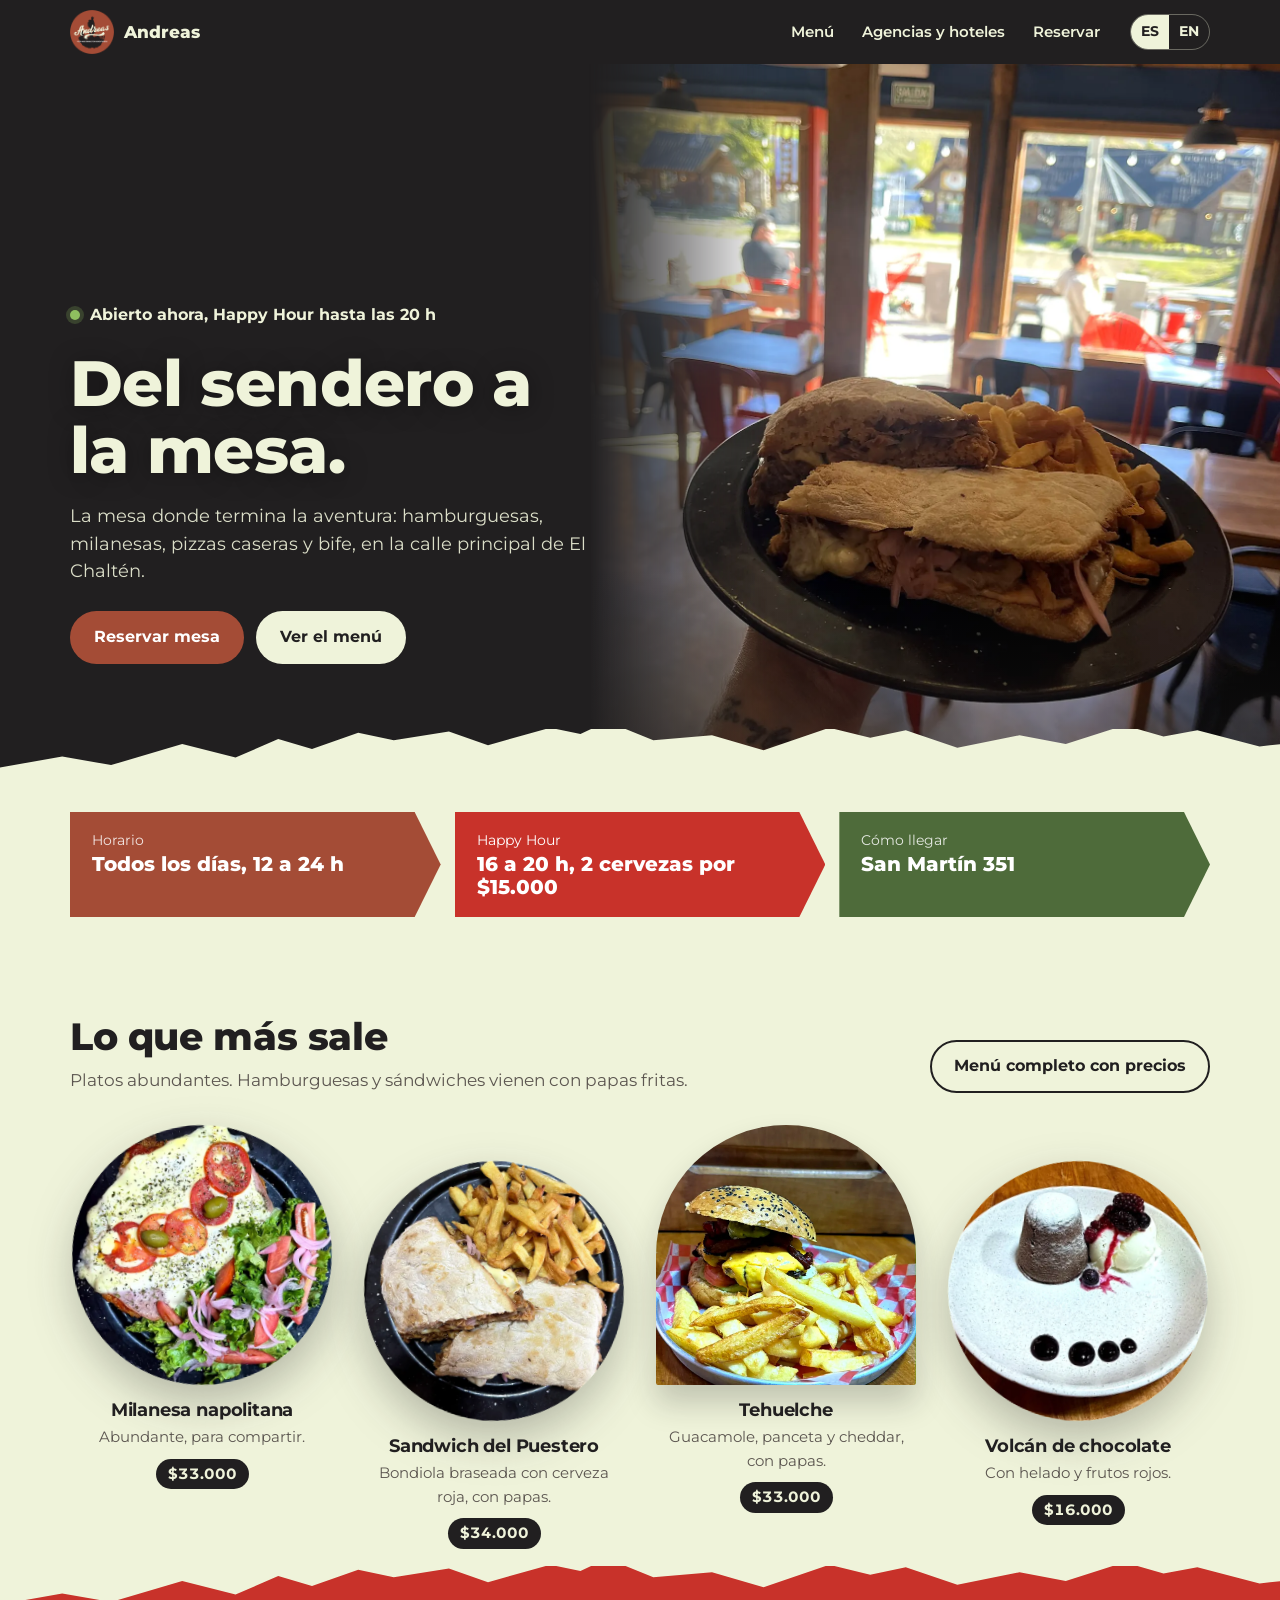
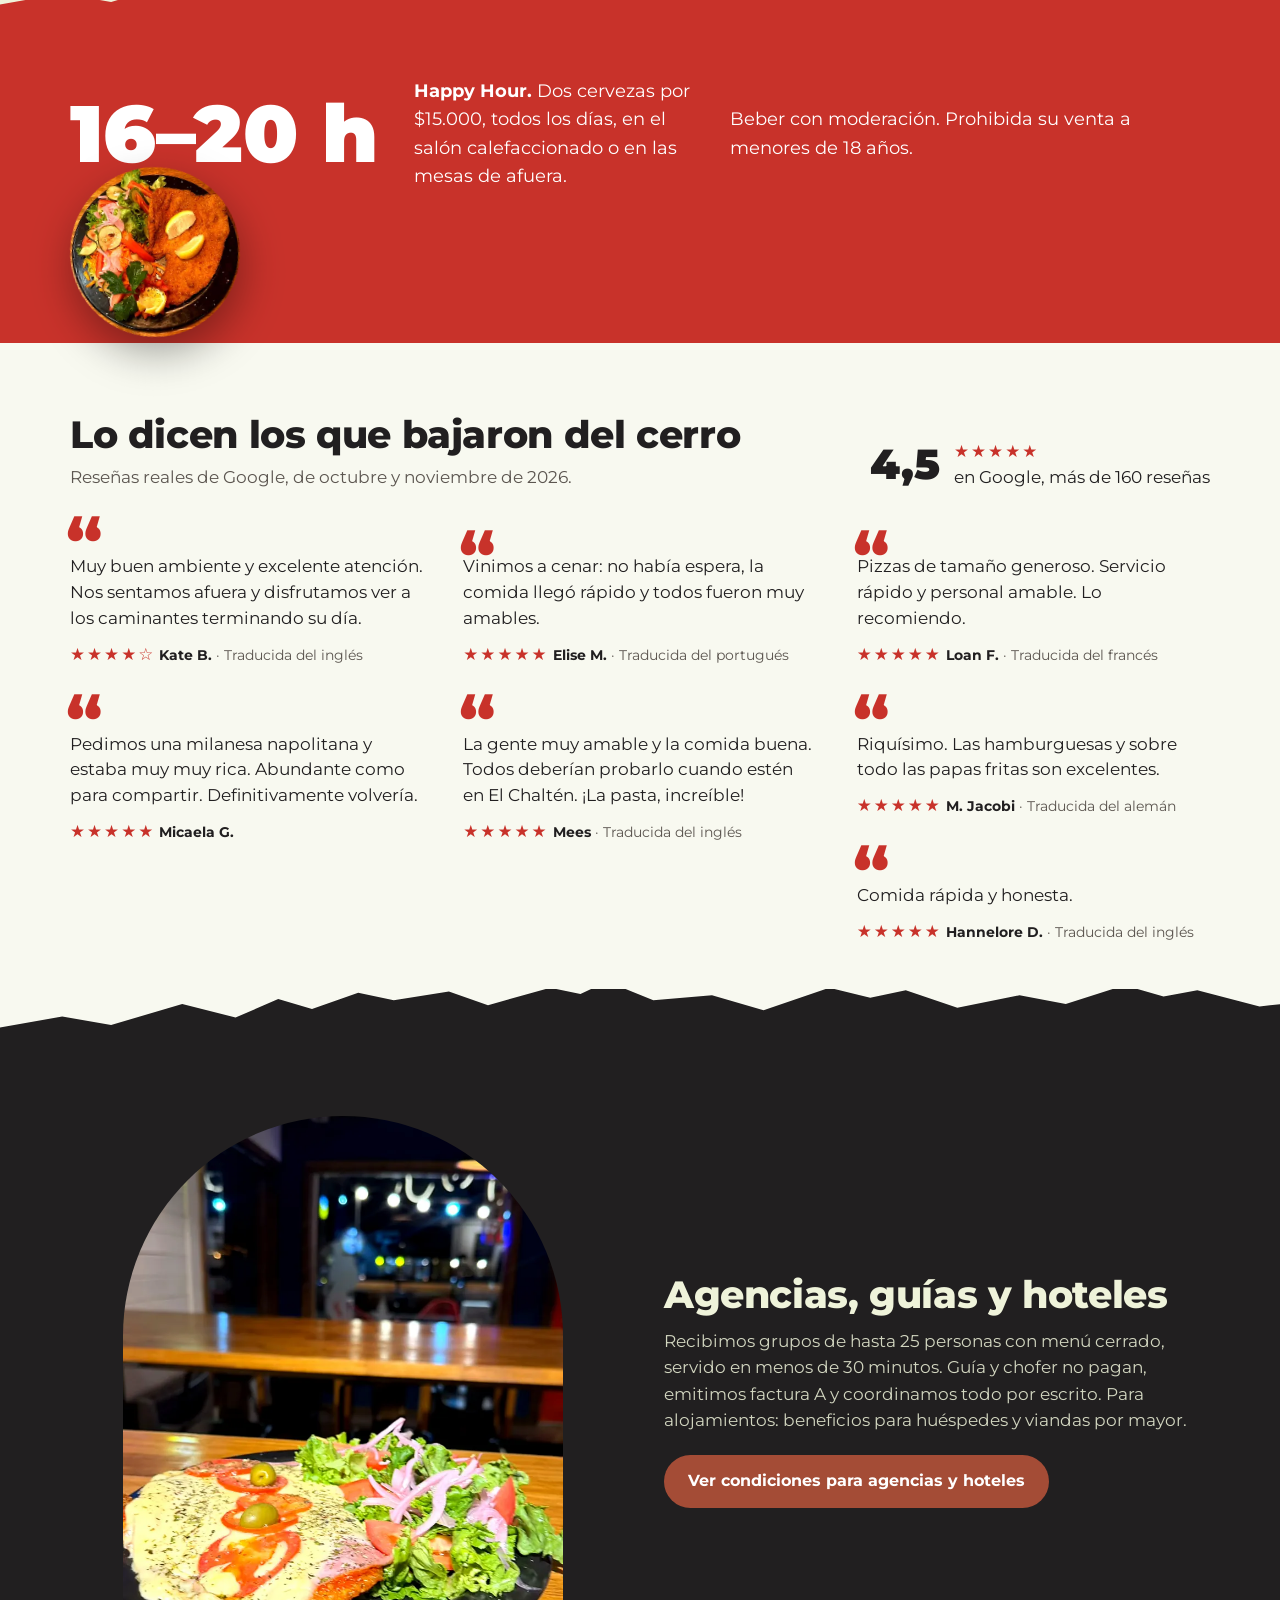
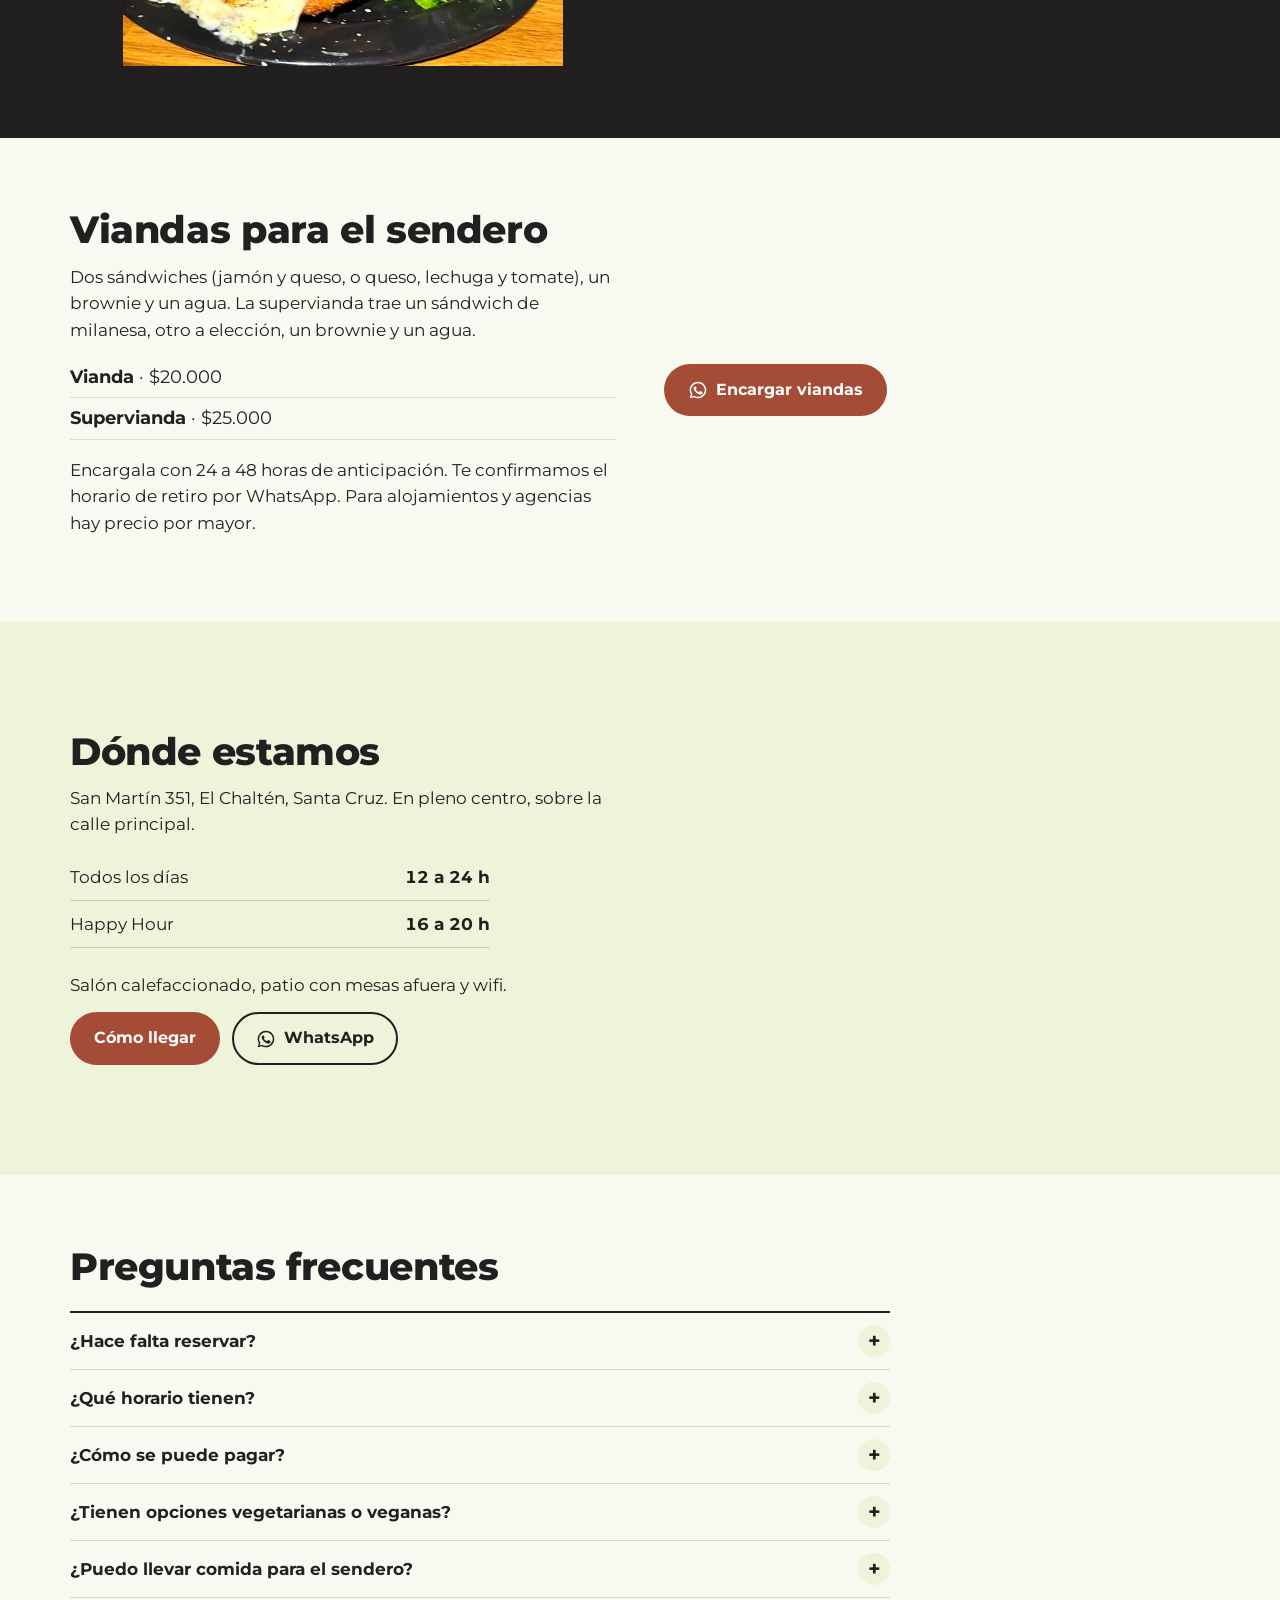
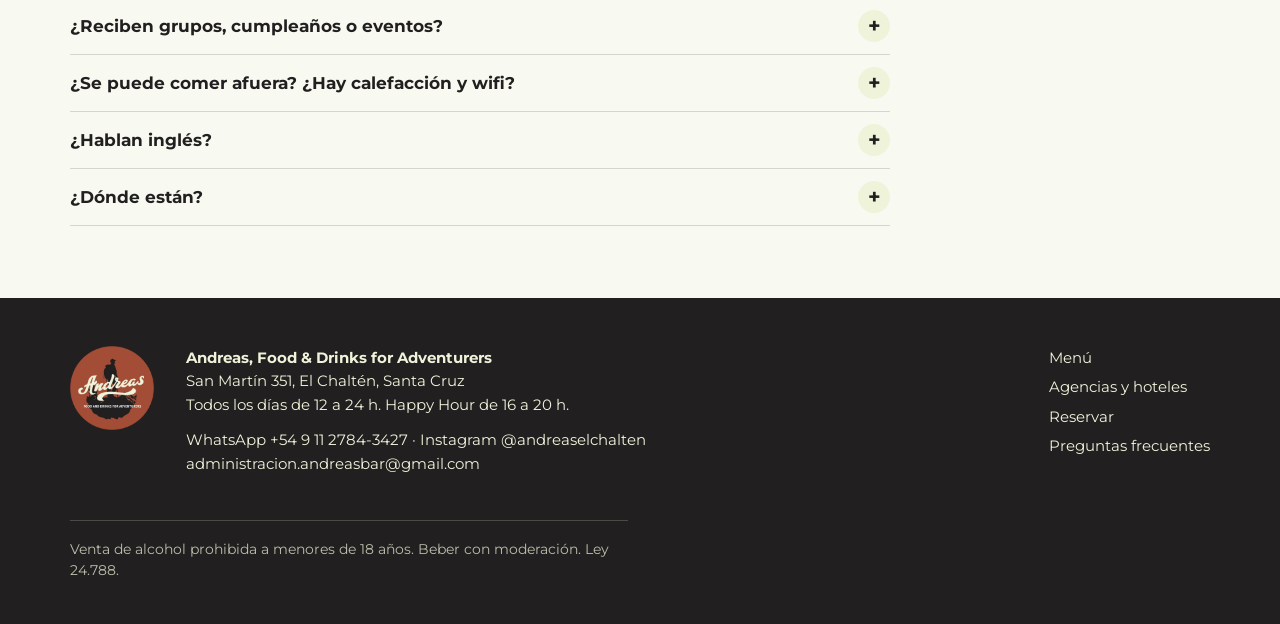
==== commit 8b1d017a: "Accesibilidad del sitio, skills de Addy Osmani y modo consejo Sitio (revisión con axe-core, WCAG 2.2" ====
--- a/index.html
+++ b/index.html
@@ -28,7 +28,7 @@
 <a class="salto" href="#contenido">Ir al contenido</a>
 <header class="top">
 <div class="wrap">
-<a class="marca" href="/"><img src="/img/icon-192.png" alt="" width="44" height="44"><span>Andreas</span></a>
+<a class="marca" href="/" aria-label="Andreas, ir al inicio"><img src="/img/icon-192.png" alt="" width="44" height="44"><span>Andreas</span></a>
 <nav class="nav" aria-label="Principal"><a href="/menu/">Menú</a><a href="/agencias/">Agencias y hoteles</a><a href="/reservas/">Reservar</a></nav>
 <div class="idioma"><span>ES</span><a href="/en/" hreflang="en" lang="en" aria-label="English version">EN</a></div>
 </div>
--- a/css/site.css
+++ b/css/site.css
@@ -82,6 +82,7 @@
 .cartel:nth-child(2){background:var(--rojo)}
 .cartel:nth-child(3){background:var(--musgo)}
 .cartel small{display:block;font-size:.85rem;opacity:.85;margin-bottom:2px}
+.cartel:nth-child(2) small{opacity:1} /* blanco pleno sobre el rojo: contraste 5,3 (mínimo 4,5) */
 .cartel strong{font-weight:800;font-size:1.25rem;line-height:1.15;display:block}
 @media (max-width:760px){.carteles .wrap{grid-template-columns:1fr}}
 
@@ -410,7 +411,7 @@
 details.pedir>summary{list-style:none;cursor:pointer;display:inline-flex}
 details.pedir>summary::-webkit-details-marker{display:none}
 details.pedir[open]>summary{display:none}
-.legal-hh{font-size:.8rem;opacity:.75;margin-top:10px}
+.legal-hh{font-size:.8rem;margin-top:10px} /* leyenda legal en blanco pleno: contraste 5,3 sobre el rojo */
 /* Link de la bio de Instagram */
 body.ig{background:var(--carbon);color:var(--crema);min-height:100vh}
 .ig-wrap{max-width:440px;margin:0 auto;padding:32px 16px 40px;text-align:center}
@@ -423,6 +424,7 @@
 .ig-btn b{display:block;font-size:1.1rem}
 .ig-btn span{display:block;font-size:.88rem;opacity:.75}
 .ig-btn.principal{background:var(--rojo);border-color:var(--rojo)}
+.ig-btn.principal span{opacity:1}
 .ig-btn:focus-visible{outline:3px solid var(--crema);outline-offset:2px}
 .ig-dato{margin:18px 0 0;font-size:.95rem;opacity:.85}
 .ig-legal{margin-top:24px;font-size:.72rem;opacity:.55}
@@ -460,12 +462,12 @@
 /* Botones cómodos para el dedo (mínimo 44 px) en pantallas táctiles */
 @media (pointer:coarse){
   .nav a{min-height:44px;display:inline-flex;align-items:center}
-  .idioma a,.idioma span{min-height:42px;display:inline-flex;align-items:center;padding:0 14px}
+  .idioma a,.idioma span{min-height:44px;display:inline-flex;align-items:center;padding:0 14px}
   .chips a{min-height:44px;display:inline-flex;align-items:center}
   .pie ul{gap:0}
   .pie ul a,.pie p a{display:inline-flex;align-items:center;min-height:44px}
 }
 @media (pointer:coarse){
-  .pregunta p a,.aviso a{display:inline-flex;align-items:center;min-height:44px}
+  .pregunta p a,.aviso a,main a[href^="mailto:"]{display:inline-flex;align-items:center;min-height:44px}
 }
 @media (max-width:760px) and (pointer:coarse){.chips{top:110px}.carta section{scroll-margin-top:172px}}
